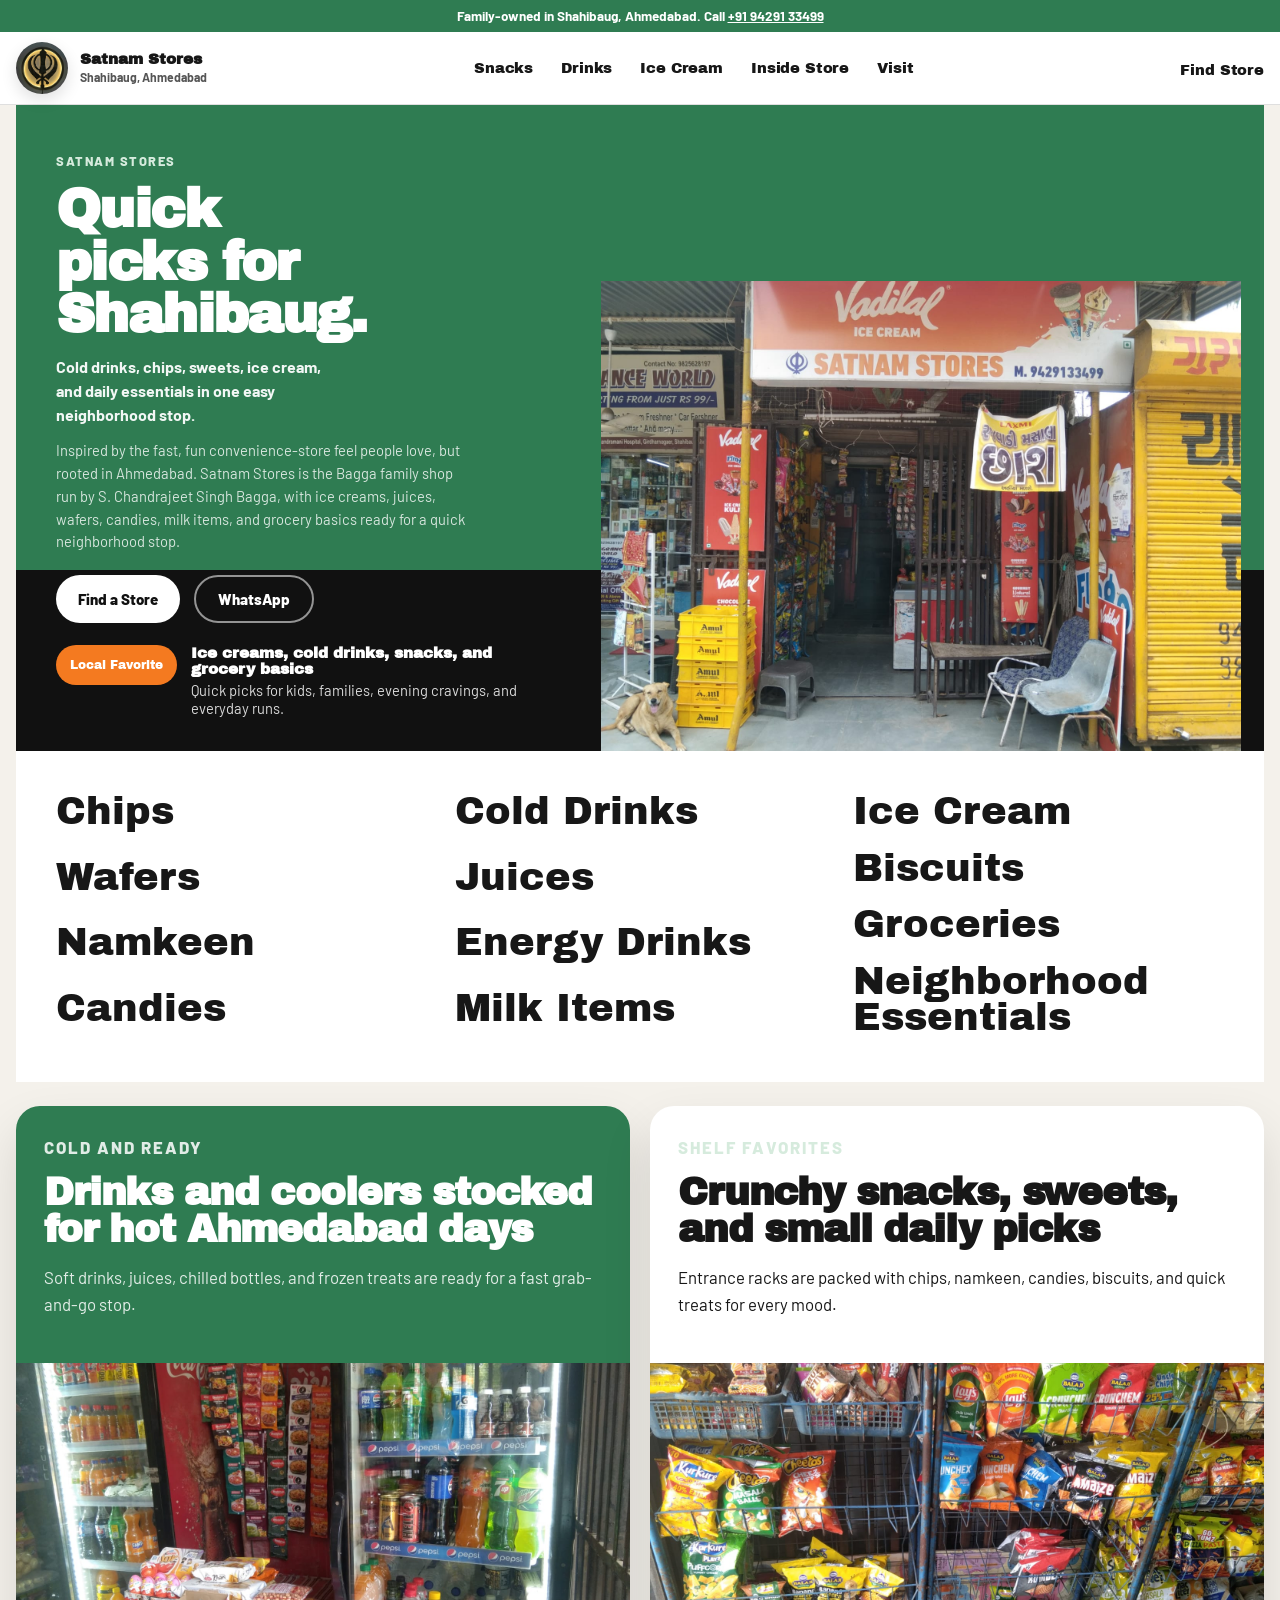
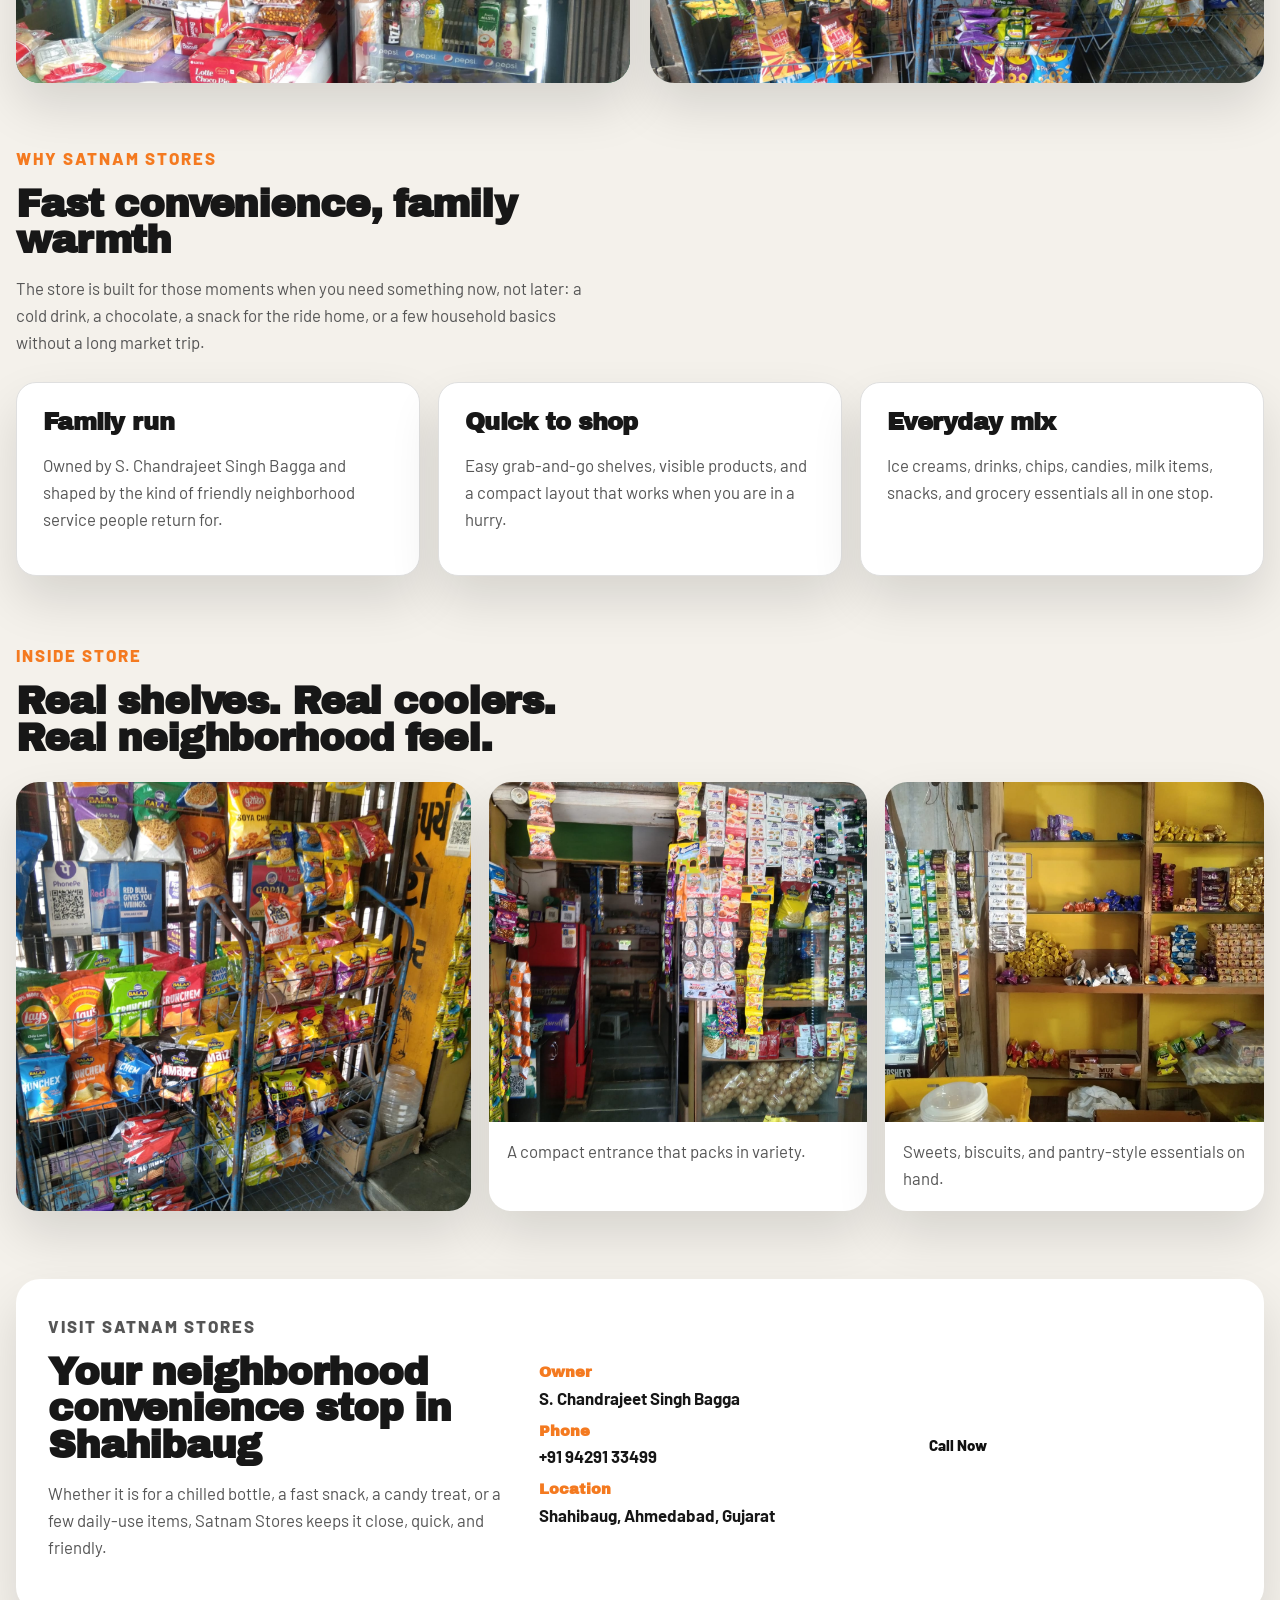
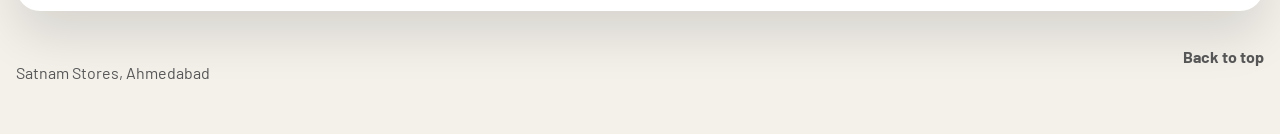
==== index.html @ c941ac79 "Initial Satnam Stores site" ====
<!DOCTYPE html>
<html lang="en">
<head>
  <meta charset="UTF-8">
  <meta name="viewport" content="width=device-width, initial-scale=1.0">
  <title>Satnam Stores | Shahibaug Convenience Store</title>
  <meta
    name="description"
    content="Satnam Stores is a family-owned convenience store in Shahibaug, Ahmedabad, with ice creams, drinks, chips, sweets, milk items, snacks, and groceries."
  >
  <link rel="preconnect" href="https://fonts.googleapis.com">
  <link rel="preconnect" href="https://fonts.gstatic.com" crossorigin>
  <link
    href="https://fonts.googleapis.com/css2?family=Archivo+Black&family=Barlow:wght@400;500;600;700;800&display=swap"
    rel="stylesheet"
  >
  <link rel="stylesheet" href="./styles.css">
</head>
<body>
  <div class="promo-strip">
    Family-owned in Shahibaug, Ahmedabad. Call <a href="tel:+919429133499">+91 94291 33499</a>
  </div>

  <header class="site-header" id="top">
    <div class="nav-shell">
      <a class="brand" href="#top" aria-label="Satnam Stores home">
        <span class="brand-mark">
          <img src="./assets/khanda-symbol.webp" alt="Khanda Sahib symbol">
        </span>
        <span class="brand-text">
          <strong>Satnam Stores</strong>
          <span>Shahibaug, Ahmedabad</span>
        </span>
      </a>

      <nav class="main-nav" aria-label="Primary">
        <a href="#favorites">Snacks</a>
        <a href="#coolers">Drinks</a>
        <a href="#favorites">Ice Cream</a>
        <a href="#gallery">Inside Store</a>
        <a href="#visit">Visit</a>
      </nav>

      <div class="nav-cta">
        <a href="https://www.google.com/maps/search/?api=1&amp;query=Satnam+Stores+Shahibaug+Ahmedabad+Gujarat" target="_blank" rel="noreferrer">Find Store</a>
      </div>
    </div>
  </header>

  <main>
    <section class="hero">
      <div class="hero-copy">
        <p class="eyebrow">Satnam Stores</p>
        <h1>Quick picks for Shahibaug.</h1>
        <p class="hero-subhead">Cold drinks, chips, sweets, ice cream, and daily essentials in one easy neighborhood stop.</p>
        <p class="hero-text">
          Inspired by the fast, fun convenience-store feel people love, but rooted in Ahmedabad.
          Satnam Stores is the Bagga family shop run by S. Chandrajeet Singh Bagga, with ice creams,
          juices, wafers, candies, milk items, and grocery basics ready for a quick neighborhood stop.
        </p>

        <div class="hero-actions">
          <a class="button button-primary" href="https://www.google.com/maps/search/?api=1&amp;query=Satnam+Stores+Shahibaug+Ahmedabad+Gujarat" target="_blank" rel="noreferrer">Find a Store</a>
          <a class="button button-secondary" href="https://wa.me/919429133499" target="_blank" rel="noreferrer">WhatsApp</a>
        </div>

        <div class="hero-offer">
          <span class="offer-badge">Local Favorite</span>
          <div>
            <strong>Ice creams, cold drinks, snacks, and grocery basics</strong>
            <p>Quick picks for kids, families, evening cravings, and everyday runs.</p>
          </div>
        </div>
      </div>

      <div class="hero-media">
        <div class="hero-card">
          <img src="./assets/store-front.jpeg" alt="Front of Satnam Stores in Shahibaug, Ahmedabad">
        </div>
      </div>
    </section>

    <section class="category-panel" id="favorites">
      <div class="category-column">
        <a href="#gallery">Chips</a>
        <a href="#gallery">Wafers</a>
        <a href="#gallery">Namkeen</a>
        <a href="#gallery">Candies</a>
      </div>
      <div class="category-column">
        <a href="#coolers">Cold Drinks</a>
        <a href="#coolers">Juices</a>
        <a href="#coolers">Energy Drinks</a>
        <a href="#coolers">Milk Items</a>
      </div>
      <div class="category-column">
        <a href="#gallery">Ice Cream</a>
        <a href="#gallery">Biscuits</a>
        <a href="#gallery">Groceries</a>
        <a href="#visit">Neighborhood Essentials</a>
      </div>
    </section>

    <section class="feature-band" id="coolers">
      <article class="feature-card feature-green">
        <div class="feature-copy">
          <p class="eyebrow">Cold and ready</p>
          <h2>Drinks and coolers stocked for hot Ahmedabad days</h2>
          <p>
            Soft drinks, juices, chilled bottles, and frozen treats are ready for a fast grab-and-go stop.
          </p>
        </div>
        <img src="./assets/cold-drinks.jpeg" alt="Cold drinks and coolers inside Satnam Stores">
      </article>

      <article class="feature-card feature-white">
        <div class="feature-copy">
          <p class="eyebrow">Shelf favorites</p>
          <h2>Crunchy snacks, sweets, and small daily picks</h2>
          <p>
            Entrance racks are packed with chips, namkeen, candies, biscuits, and quick treats for every mood.
          </p>
        </div>
        <img src="./assets/snacks-racks.jpeg" alt="Snack racks inside Satnam Stores">
      </article>
    </section>

    <section class="section section-story" id="about">
      <div class="section-heading">
        <p class="eyebrow">Why Satnam Stores</p>
        <h2>Fast convenience, family warmth</h2>
        <p>
          The store is built for those moments when you need something now, not later:
          a cold drink, a chocolate, a snack for the ride home, or a few household basics without a long market trip.
        </p>
      </div>

      <div class="story-grid">
        <article class="story-card">
          <h3>Family run</h3>
          <p>Owned by S. Chandrajeet Singh Bagga and shaped by the kind of friendly neighborhood service people return for.</p>
        </article>
        <article class="story-card">
          <h3>Quick to shop</h3>
          <p>Easy grab-and-go shelves, visible products, and a compact layout that works when you are in a hurry.</p>
        </article>
        <article class="story-card">
          <h3>Everyday mix</h3>
          <p>Ice creams, drinks, chips, candies, milk items, snacks, and grocery essentials all in one stop.</p>
        </article>
      </div>
    </section>

    <section class="section section-gallery" id="gallery">
      <div class="section-heading">
        <p class="eyebrow">Inside Store</p>
        <h2>Real shelves. Real coolers. Real neighborhood feel.</h2>
      </div>

      <div class="gallery-grid">
        <figure class="gallery-card gallery-large">
          <img src="./assets/snacks-corner.jpeg" alt="Snack corner with chips and namkeen">
          <figcaption>Snack racks loaded with colorful chip and namkeen favorites.</figcaption>
        </figure>
        <figure class="gallery-card">
          <img src="./assets/store-entry.jpeg" alt="Store entrance with shelves and products">
          <figcaption>A compact entrance that packs in variety.</figcaption>
        </figure>
        <figure class="gallery-card">
          <img src="./assets/sweets-shelf.jpeg" alt="Sweets and snack shelf in Satnam Stores">
          <figcaption>Sweets, biscuits, and pantry-style essentials on hand.</figcaption>
        </figure>
      </div>
    </section>

    <section class="visit-strip" id="visit">
      <div class="visit-copy">
        <p class="eyebrow">Visit Satnam Stores</p>
        <h2>Your neighborhood convenience stop in Shahibaug</h2>
        <p>
          Whether it is for a chilled bottle, a fast snack, a candy treat, or a few daily-use items,
          Satnam Stores keeps it close, quick, and friendly.
        </p>
      </div>

      <div class="visit-meta">
        <p><strong>Owner</strong><span>S. Chandrajeet Singh Bagga</span></p>
        <p><strong>Phone</strong><a href="tel:+919429133499">+91 94291 33499</a></p>
        <p><strong>Location</strong><span>Shahibaug, Ahmedabad, Gujarat</span></p>
      </div>

      <div class="visit-actions">
        <a class="button button-primary" href="tel:+919429133499">Call Now</a>
        <a class="button button-secondary" href="https://wa.me/919429133499" target="_blank" rel="noreferrer">Message on WhatsApp</a>
      </div>
    </section>
  </main>

  <footer class="site-footer">
    <p>Satnam Stores, Ahmedabad</p>
    <a href="#top">Back to top</a>
  </footer>
</body>
</html>
---- styles.css ----
:root {
  --green: #2f7c52;
  --green-deep: #21583b;
  --orange: #f47a20;
  --red: #e54c2e;
  --black: #111111;
  --ink: #171717;
  --gray-strong: #565656;
  --line: #dfdfdf;
  --paper: #ffffff;
  --paper-soft: #f4f1eb;
  --shadow: 0 24px 50px rgba(0, 0, 0, 0.12);
}

* {
  box-sizing: border-box;
}

html {
  scroll-behavior: smooth;
}

body {
  margin: 0;
  color: var(--ink);
  font-family: "Barlow", sans-serif;
  background: var(--paper-soft);
}

img {
  display: block;
  max-width: 100%;
}

a {
  color: inherit;
}

.promo-strip {
  padding: 8px 16px;
  background: var(--green);
  color: #fff;
  text-align: center;
  font-weight: 700;
  font-size: 0.84rem;
}

.promo-strip a {
  text-decoration: underline;
}

.site-header {
  position: sticky;
  top: 0;
  z-index: 20;
  background: rgba(255, 255, 255, 0.97);
  border-bottom: 1px solid var(--line);
  backdrop-filter: blur(14px);
}

.nav-shell,
.hero,
.category-panel,
.feature-band,
.section,
.visit-strip,
.site-footer {
  width: min(1280px, calc(100% - 32px));
  margin: 0 auto;
}

.nav-shell {
  display: flex;
  align-items: center;
  justify-content: space-between;
  gap: 22px;
  min-height: 72px;
}

.brand {
  display: inline-flex;
  align-items: center;
  gap: 12px;
  text-decoration: none;
}

.brand-mark {
  width: 52px;
  height: 52px;
  display: inline-flex;
  align-items: center;
  justify-content: center;
  border-radius: 50%;
  overflow: hidden;
  background: #fff;
  box-shadow: 0 6px 16px rgba(0, 0, 0, 0.12);
}

.brand-mark img {
  width: 100%;
  height: 100%;
  object-fit: cover;
}

.brand-text {
  display: grid;
  gap: 2px;
}

.brand-text strong {
  font-family: "Archivo Black", sans-serif;
  font-size: 0.95rem;
  line-height: 1;
}

.brand-text span {
  color: var(--gray-strong);
  font-size: 0.76rem;
  font-weight: 700;
}

.main-nav {
  display: flex;
  align-items: center;
  gap: 28px;
  flex: 1;
  justify-content: center;
}

.main-nav a,
.nav-cta a {
  text-decoration: none;
  font-family: "Archivo Black", sans-serif;
  font-size: clamp(0.88rem, 1.15vw, 1.08rem);
  letter-spacing: -0.01em;
}

.main-nav a:hover,
.nav-cta a:hover {
  color: var(--orange);
}

.nav-cta {
  white-space: nowrap;
}

.hero {
  display: grid;
  grid-template-columns: 0.9fr 1.1fr;
  align-items: stretch;
  min-height: 560px;
  background: linear-gradient(180deg, var(--green) 0 72%, var(--black) 72% 100%);
}

.hero-copy {
  padding: 48px 40px 34px;
  color: #fff;
  align-self: center;
}

.eyebrow {
  margin: 0 0 14px;
  color: #d6ebdd;
  text-transform: uppercase;
  font-weight: 800;
  letter-spacing: 0.12em;
  font-size: 0.8rem;
}

h1,
h2,
h3 {
  margin: 0;
  font-family: "Archivo Black", sans-serif;
  letter-spacing: -0.03em;
}

h1 {
  font-size: clamp(2.35rem, 4.2vw, 3.9rem);
  line-height: 0.98;
  max-width: 8.5ch;
}

h2 {
  font-size: clamp(2rem, 3vw, 3.3rem);
  line-height: 0.95;
}

h3 {
  font-size: 1.5rem;
}

.hero-text,
.hero-subhead,
.feature-copy p,
.section-heading p,
.story-card p,
.gallery-card figcaption,
.visit-copy p,
.visit-meta p {
  line-height: 1.6;
  font-size: 1.05rem;
}

.hero-subhead {
  max-width: 30ch;
  margin: 14px 0 0;
  color: rgba(255, 255, 255, 0.94);
  font-size: clamp(1rem, 1.15vw, 1.16rem);
  font-weight: 700;
  line-height: 1.5;
}

.hero-text {
  max-width: 52ch;
  margin: 12px 0 22px;
  color: rgba(255, 255, 255, 0.8);
  font-size: 0.92rem;
  line-height: 1.55;
}

.hero-actions,
.visit-actions {
  display: flex;
  flex-wrap: wrap;
  gap: 14px;
}

.button {
  display: inline-flex;
  align-items: center;
  justify-content: center;
  min-height: 48px;
  padding: 0 22px;
  border-radius: 999px;
  text-decoration: none;
  font-weight: 800;
  font-size: 0.94rem;
  transition: transform 180ms ease, background 180ms ease, color 180ms ease;
}

.button:hover {
  transform: translateY(-1px);
}

.button-primary {
  background: #fff;
  color: var(--black);
}

.button-secondary {
  background: transparent;
  color: #fff;
  border: 2px solid rgba(255, 255, 255, 0.55);
}

.hero-offer {
  display: grid;
  grid-template-columns: auto 1fr;
  gap: 14px;
  align-items: start;
  margin-top: 22px;
  max-width: 480px;
}

.offer-badge {
  display: inline-flex;
  align-items: center;
  justify-content: center;
  min-width: 112px;
  min-height: 40px;
  padding: 0 14px;
  border-radius: 999px;
  background: var(--orange);
  color: #fff;
  font-family: "Archivo Black", sans-serif;
  font-size: 0.76rem;
}

.hero-offer strong {
  display: block;
  font-family: "Archivo Black", sans-serif;
  font-size: 0.95rem;
}

.hero-offer p {
  margin: 4px 0 0;
  color: rgba(255, 255, 255, 0.84);
  font-size: 0.92rem;
}

.hero-media {
  position: relative;
  display: flex;
  align-items: end;
  justify-content: center;
  overflow: hidden;
}

.hero-card {
  width: min(640px, 100%);
  align-self: end;
}

.hero-card img {
  width: 100%;
  max-height: 470px;
  object-fit: cover;
  object-position: center;
}

.category-panel {
  display: grid;
  grid-template-columns: repeat(3, 1fr);
  gap: 28px;
  padding: 42px 40px 46px;
  background: #fff;
}

.category-column {
  display: grid;
  gap: 20px;
}

.category-column a {
  text-decoration: none;
  font-family: "Archivo Black", sans-serif;
  font-size: clamp(1.8rem, 3vw, 3rem);
  line-height: 0.95;
}

.category-column a:hover {
  color: var(--orange);
}

.feature-band {
  display: grid;
  grid-template-columns: 1fr 1fr;
  gap: 20px;
  padding: 24px 0 10px;
}

.feature-card {
  display: grid;
  grid-template-columns: 1fr;
  overflow: hidden;
  border-radius: 24px;
  box-shadow: var(--shadow);
}

.feature-card img {
  width: 100%;
  height: 320px;
  object-fit: cover;
}

.feature-copy {
  padding: 28px;
}

.feature-green {
  background: var(--green);
  color: #fff;
}

.feature-green .eyebrow,
.feature-green .feature-copy p {
  color: rgba(255, 255, 255, 0.86);
}

.feature-white {
  background: #fff;
}

.section {
  padding: 52px 0 24px;
}

.section-heading {
  max-width: 64ch;
  margin-bottom: 26px;
}

.section-heading .eyebrow {
  color: var(--orange);
}

.section-heading p,
.story-card p,
.gallery-card figcaption,
.visit-copy p,
.visit-meta p {
  color: var(--gray-strong);
}

.story-grid {
  display: grid;
  grid-template-columns: repeat(3, 1fr);
  gap: 18px;
}

.story-card {
  padding: 26px;
  border-radius: 20px;
  background: #fff;
  border: 1px solid var(--line);
  box-shadow: var(--shadow);
}

.section-gallery {
  padding-top: 42px;
}

.gallery-grid {
  display: grid;
  grid-template-columns: 1.2fr 1fr 1fr;
  gap: 18px;
}

.gallery-card {
  margin: 0;
  border-radius: 22px;
  overflow: hidden;
  background: #fff;
  box-shadow: var(--shadow);
}

.gallery-card img {
  width: 100%;
  height: 340px;
  object-fit: cover;
}

.gallery-large img {
  height: 100%;
  min-height: 100%;
}

.gallery-card figcaption {
  padding: 16px 18px 18px;
}

.visit-strip {
  display: grid;
  grid-template-columns: 1.15fr 0.85fr 0.8fr;
  gap: 24px;
  align-items: center;
  margin-top: 44px;
  margin-bottom: 36px;
  padding: 34px 32px;
  background: #fff;
  border-radius: 24px;
  box-shadow: var(--shadow);
}

.visit-meta {
  display: grid;
  gap: 8px;
}

.visit-meta p {
  margin: 0;
}

.visit-meta strong {
  display: block;
  color: var(--orange);
  font-family: "Archivo Black", sans-serif;
  font-size: 0.92rem;
}

.visit-meta span,
.visit-meta a {
  text-decoration: none;
  color: var(--ink);
  font-weight: 700;
}

.site-footer {
  display: flex;
  justify-content: space-between;
  gap: 16px;
  padding: 0 0 36px;
  color: var(--gray-strong);
}

.site-footer a {
  text-decoration: none;
  font-weight: 700;
}

@media (max-width: 1080px) {
  .main-nav {
    gap: 16px;
  }

  .hero,
  .visit-strip {
    grid-template-columns: 1fr;
  }

  .hero {
    min-height: auto;
  }

  .hero-card img {
    max-height: 520px;
  }

  .feature-band,
  .story-grid,
  .gallery-grid,
  .category-panel {
    grid-template-columns: 1fr 1fr;
  }

  .gallery-large {
    grid-column: span 2;
  }
}

@media (max-width: 780px) {
  .nav-shell {
    min-height: auto;
    padding: 14px 0;
    align-items: flex-start;
    flex-direction: column;
  }

  .main-nav {
    width: 100%;
    flex-wrap: wrap;
    justify-content: flex-start;
    gap: 16px 20px;
  }

  .main-nav a,
  .nav-cta a {
    font-size: 0.94rem;
  }

  .nav-cta {
    width: 100%;
  }

  .hero,
  .category-panel,
  .feature-band,
  .section,
  .visit-strip,
  .site-footer,
  .nav-shell {
    width: min(100% - 20px, 1280px);
  }

  .hero-copy {
    padding: 38px 20px 24px;
  }

  .category-panel,
  .feature-band,
  .story-grid,
  .gallery-grid {
    grid-template-columns: 1fr;
  }

  .category-panel {
    padding: 28px 20px 32px;
  }

  .category-column a {
    font-size: 2rem;
  }

  .gallery-large {
    grid-column: auto;
  }

  .gallery-card img,
  .gallery-large img,
  .feature-card img {
    height: 280px;
  }

  .hero-actions,
  .visit-actions {
    flex-direction: column;
  }

  .hero-subhead {
    max-width: 100%;
  }

  .button {
    width: 100%;
  }

  .hero-offer {
    grid-template-columns: 1fr;
  }

  .visit-strip {
    padding: 24px 20px;
  }

  .site-footer {
    flex-direction: column;
  }
}
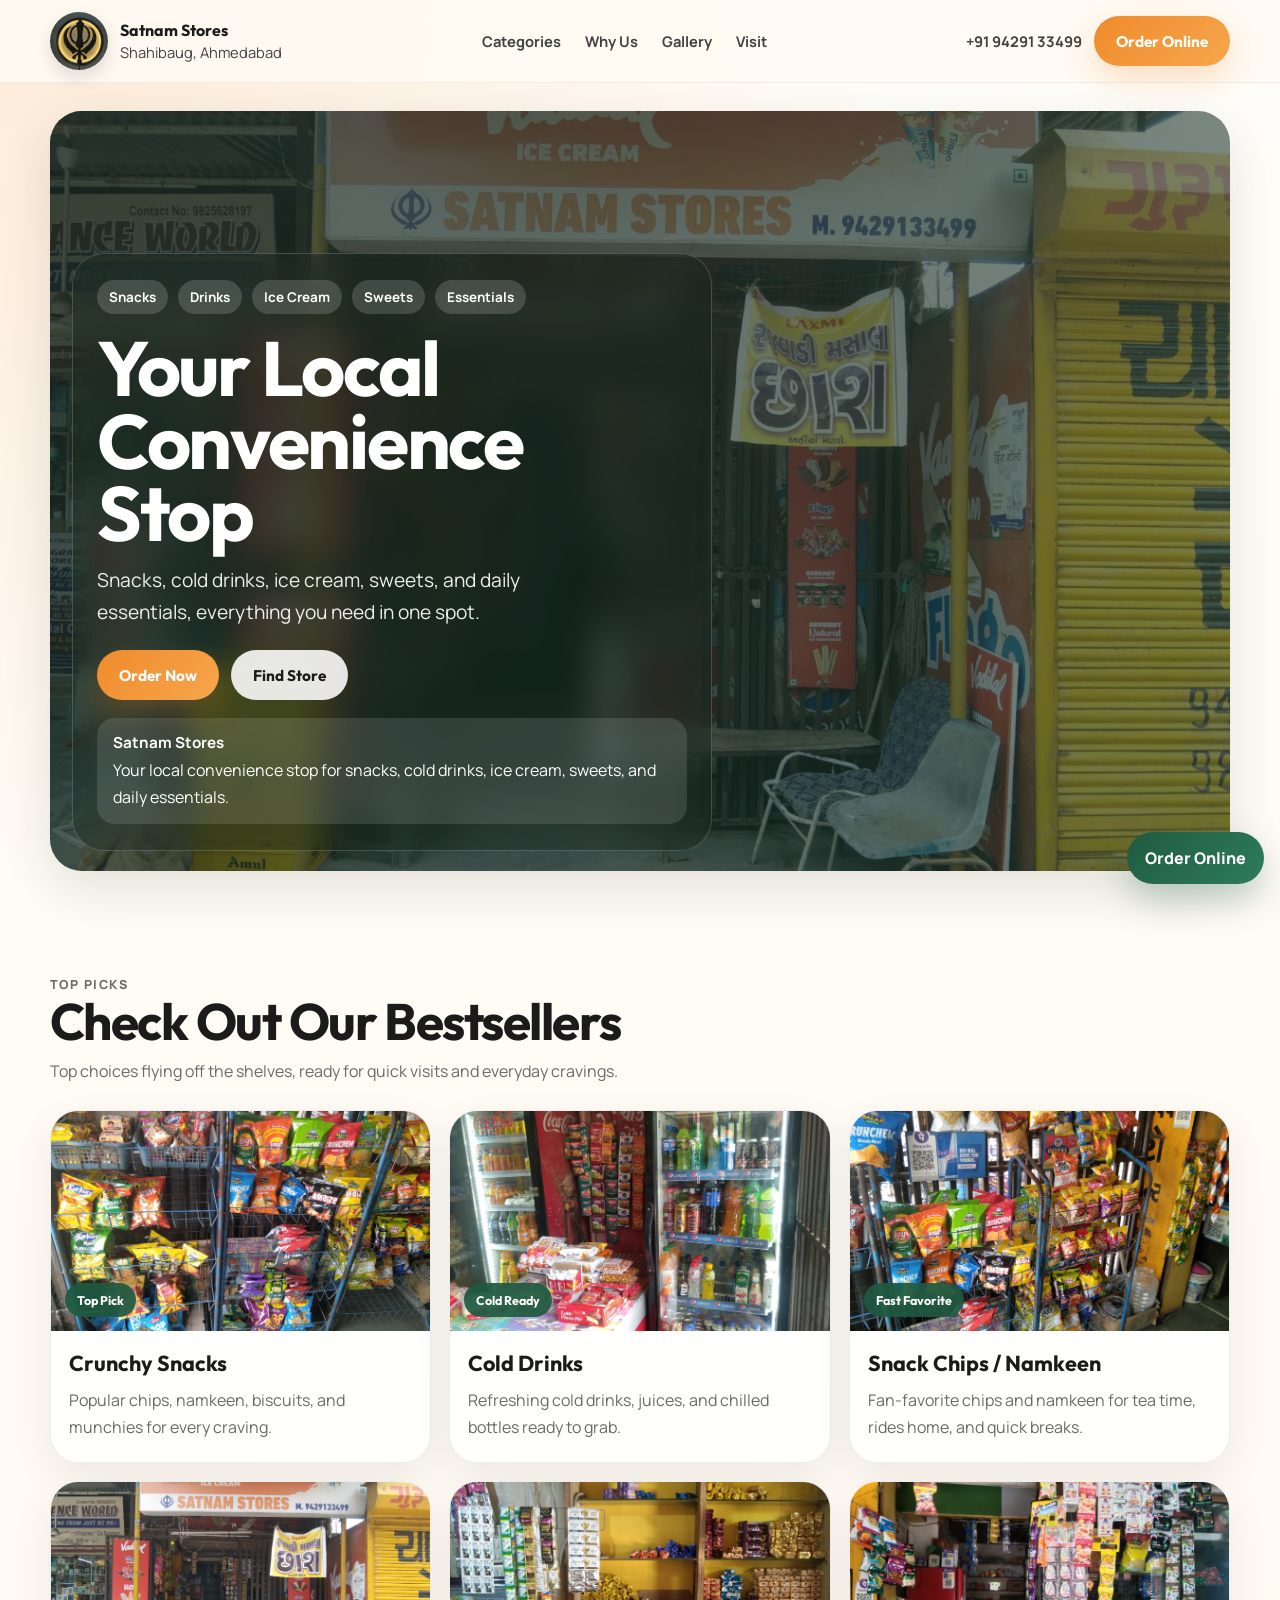
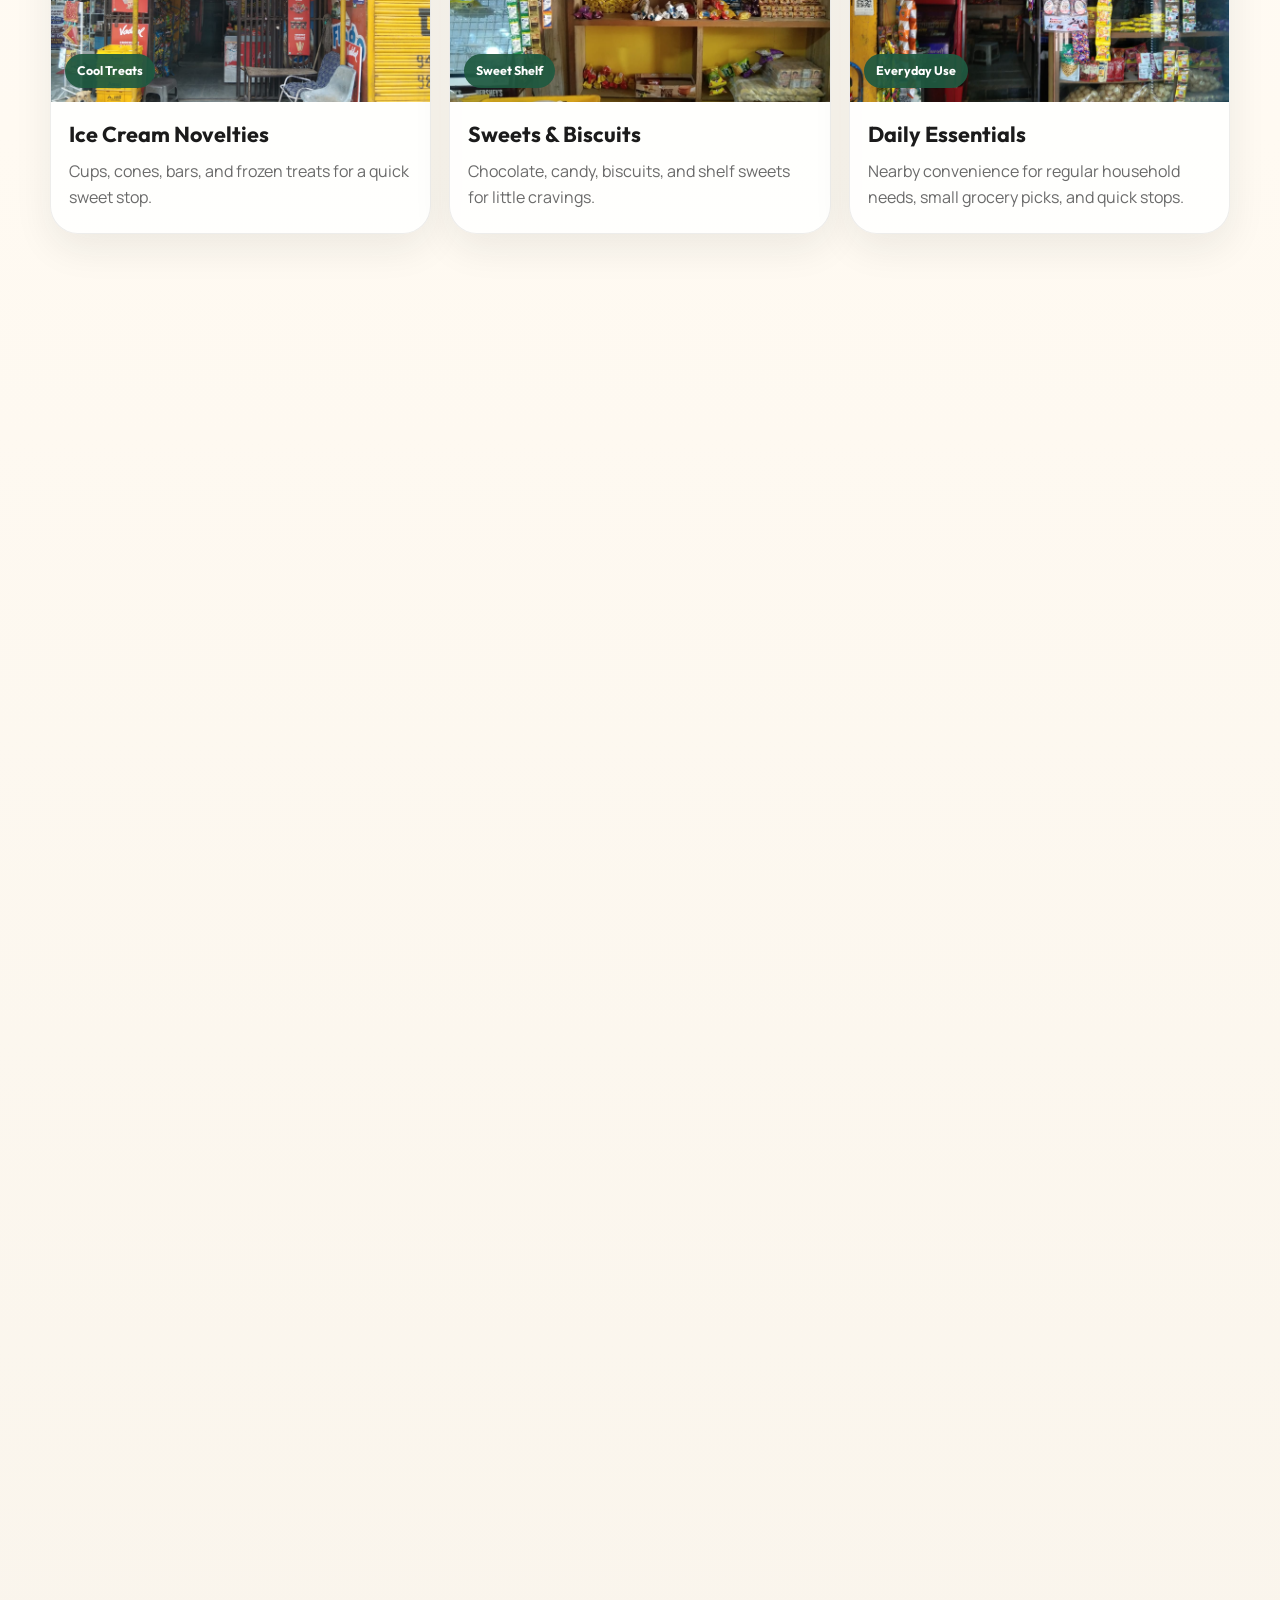
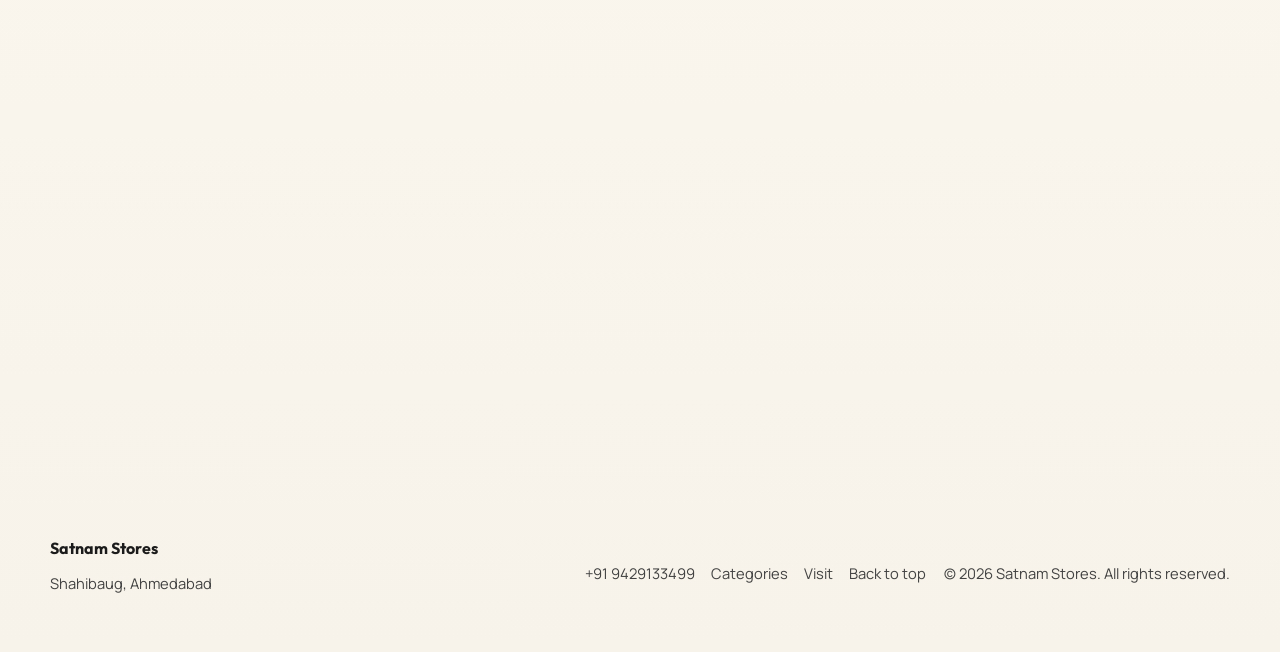
==== commit 0dfdd08c: "Launch redesigned Satnam Stores landing page" ====
--- a/index.html
+++ b/index.html
@@ -3,202 +3,267 @@
 <head>
   <meta charset="UTF-8">
   <meta name="viewport" content="width=device-width, initial-scale=1.0">
-  <title>Satnam Stores | Shahibaug Convenience Store</title>
+  <title>Satnam Stores | Your Local Convenience Stop</title>
   <meta
     name="description"
-    content="Satnam Stores is a family-owned convenience store in Shahibaug, Ahmedabad, with ice creams, drinks, chips, sweets, milk items, snacks, and groceries."
+    content="Satnam Stores in Shahibaug, Ahmedabad is your local convenience stop for snacks, cold drinks, ice cream, sweets, and daily essentials."
   >
   <link rel="preconnect" href="https://fonts.googleapis.com">
   <link rel="preconnect" href="https://fonts.gstatic.com" crossorigin>
   <link
-    href="https://fonts.googleapis.com/css2?family=Archivo+Black&family=Barlow:wght@400;500;600;700;800&display=swap"
+    href="https://fonts.googleapis.com/css2?family=Manrope:wght@400;500;600;700;800&family=Outfit:wght@600;700;800&display=swap"
     rel="stylesheet"
   >
   <link rel="stylesheet" href="./styles.css">
 </head>
 <body>
-  <div class="promo-strip">
-    Family-owned in Shahibaug, Ahmedabad. Call <a href="tel:+919429133499">+91 94291 33499</a>
-  </div>
-
-  <header class="site-header" id="top">
-    <div class="nav-shell">
-      <a class="brand" href="#top" aria-label="Satnam Stores home">
+  <a class="skip-link" href="#main">Skip to content</a>
+
+  <header class="site-header">
+    <div class="header-shell">
+      <a class="brand" href="#top" id="top" aria-label="Satnam Stores home">
         <span class="brand-mark">
-          <img src="./assets/khanda-symbol.webp" alt="Khanda Sahib symbol">
+          <img src="./images/khanda-symbol.webp" alt="Khanda Sahib symbol">
         </span>
-        <span class="brand-text">
+        <span class="brand-copy">
           <strong>Satnam Stores</strong>
           <span>Shahibaug, Ahmedabad</span>
         </span>
       </a>
 
-      <nav class="main-nav" aria-label="Primary">
-        <a href="#favorites">Snacks</a>
-        <a href="#coolers">Drinks</a>
-        <a href="#favorites">Ice Cream</a>
-        <a href="#gallery">Inside Store</a>
-        <a href="#visit">Visit</a>
+      <button class="menu-toggle" type="button" aria-expanded="false" aria-controls="site-nav">
+        <span></span>
+        <span></span>
+        <span></span>
+        <span class="sr-only">Toggle menu</span>
+      </button>
+
+      <nav class="site-nav" id="site-nav" aria-label="Primary">
+        <a href="#categories">Categories</a>
+        <a href="#why-us">Why Us</a>
+        <a href="#gallery">Gallery</a>
+        <a href="#contact">Visit</a>
       </nav>
 
-      <div class="nav-cta">
-        <a href="https://www.google.com/maps/search/?api=1&amp;query=Satnam+Stores+Shahibaug+Ahmedabad+Gujarat" target="_blank" rel="noreferrer">Find Store</a>
+      <div class="header-actions">
+        <a class="header-phone" href="tel:+919429133499">+91 94291 33499</a>
+        <a class="button button-primary" href="https://wa.me/919429133499" target="_blank" rel="noreferrer">Order Online</a>
       </div>
     </div>
   </header>
 
-  <main>
+  <main id="main">
     <section class="hero">
-      <div class="hero-copy">
-        <p class="eyebrow">Satnam Stores</p>
-        <h1>Quick picks for Shahibaug.</h1>
-        <p class="hero-subhead">Cold drinks, chips, sweets, ice cream, and daily essentials in one easy neighborhood stop.</p>
-        <p class="hero-text">
-          Inspired by the fast, fun convenience-store feel people love, but rooted in Ahmedabad.
-          Satnam Stores is the Bagga family shop run by S. Chandrajeet Singh Bagga, with ice creams,
-          juices, wafers, candies, milk items, and grocery basics ready for a quick neighborhood stop.
+      <div class="hero-media">
+        <img src="./images/store-front.jpg" alt="Front of Satnam Stores in Shahibaug, Ahmedabad">
+        <div class="hero-overlay"></div>
+      </div>
+
+      <div class="hero-content reveal">
+        <ul class="hero-chips" aria-label="Popular categories">
+          <li>Snacks</li>
+          <li>Drinks</li>
+          <li>Ice Cream</li>
+          <li>Sweets</li>
+          <li>Essentials</li>
+        </ul>
+
+        <h1>Your Local Convenience Stop</h1>
+        <p class="hero-lead">
+          Snacks, cold drinks, ice cream, sweets, and daily essentials, everything you need in one spot.
         </p>
 
         <div class="hero-actions">
-          <a class="button button-primary" href="https://www.google.com/maps/search/?api=1&amp;query=Satnam+Stores+Shahibaug+Ahmedabad+Gujarat" target="_blank" rel="noreferrer">Find a Store</a>
-          <a class="button button-secondary" href="https://wa.me/919429133499" target="_blank" rel="noreferrer">WhatsApp</a>
-        </div>
-
-        <div class="hero-offer">
-          <span class="offer-badge">Local Favorite</span>
-          <div>
-            <strong>Ice creams, cold drinks, snacks, and grocery basics</strong>
-            <p>Quick picks for kids, families, evening cravings, and everyday runs.</p>
-          </div>
-        </div>
-      </div>
-
-      <div class="hero-media">
-        <div class="hero-card">
-          <img src="./assets/store-front.jpeg" alt="Front of Satnam Stores in Shahibaug, Ahmedabad">
-        </div>
-      </div>
-    </section>
-
-    <section class="category-panel" id="favorites">
-      <div class="category-column">
-        <a href="#gallery">Chips</a>
-        <a href="#gallery">Wafers</a>
-        <a href="#gallery">Namkeen</a>
-        <a href="#gallery">Candies</a>
-      </div>
-      <div class="category-column">
-        <a href="#coolers">Cold Drinks</a>
-        <a href="#coolers">Juices</a>
-        <a href="#coolers">Energy Drinks</a>
-        <a href="#coolers">Milk Items</a>
-      </div>
-      <div class="category-column">
-        <a href="#gallery">Ice Cream</a>
-        <a href="#gallery">Biscuits</a>
-        <a href="#gallery">Groceries</a>
-        <a href="#visit">Neighborhood Essentials</a>
-      </div>
-    </section>
-
-    <section class="feature-band" id="coolers">
-      <article class="feature-card feature-green">
-        <div class="feature-copy">
-          <p class="eyebrow">Cold and ready</p>
-          <h2>Drinks and coolers stocked for hot Ahmedabad days</h2>
+          <a class="button button-warm" href="https://wa.me/919429133499" target="_blank" rel="noreferrer">Order Now</a>
+          <a class="button button-light" href="https://www.google.com/maps/search/?api=1&amp;query=Satnam+Stores+Shahibaug+Ahmedabad+Gujarat" target="_blank" rel="noreferrer">Find Store</a>
+        </div>
+
+        <div class="hero-note">
+          <strong>Satnam Stores</strong>
+          <span>Your local convenience stop for snacks, cold drinks, ice cream, sweets, and daily essentials.</span>
+        </div>
+      </div>
+    </section>
+
+    <section class="section section-categories" id="categories">
+      <div class="section-heading reveal">
+        <p class="eyebrow">Top Picks</p>
+        <h2>Check Out Our Bestsellers</h2>
+        <p>Top choices flying off the shelves, ready for quick visits and everyday cravings.</p>
+      </div>
+
+      <div class="category-grid">
+        <article class="category-card reveal">
+          <div class="card-image">
+            <img src="./images/snacks.jpg" alt="Snack shelves at Satnam Stores">
+            <span class="card-badge">Top Pick</span>
+          </div>
+          <div class="card-body">
+            <h3>Crunchy Snacks</h3>
+            <p>Popular chips, namkeen, biscuits, and munchies for every craving.</p>
+          </div>
+        </article>
+
+        <article class="category-card reveal">
+          <div class="card-image">
+            <img src="./images/drinks.jpg" alt="Cold drinks fridge at Satnam Stores">
+            <span class="card-badge">Cold Ready</span>
+          </div>
+          <div class="card-body">
+            <h3>Cold Drinks</h3>
+            <p>Refreshing cold drinks, juices, and chilled bottles ready to grab.</p>
+          </div>
+        </article>
+
+        <article class="category-card reveal">
+          <div class="card-image">
+            <img src="./images/namkeen.jpg" alt="Namkeen and snack packets at Satnam Stores">
+            <span class="card-badge">Fast Favorite</span>
+          </div>
+          <div class="card-body">
+            <h3>Snack Chips / Namkeen</h3>
+            <p>Fan-favorite chips and namkeen for tea time, rides home, and quick breaks.</p>
+          </div>
+        </article>
+
+        <article class="category-card reveal">
+          <div class="card-image">
+            <img src="./images/ice-cream.jpg" alt="Store front of Satnam Stores with ice cream signage">
+            <span class="card-badge">Cool Treats</span>
+          </div>
+          <div class="card-body">
+            <h3>Ice Cream Novelties</h3>
+            <p>Cups, cones, bars, and frozen treats for a quick sweet stop.</p>
+          </div>
+        </article>
+
+        <article class="category-card reveal">
+          <div class="card-image">
+            <img src="./images/sweets.jpg" alt="Sweets and biscuit shelf at Satnam Stores">
+            <span class="card-badge">Sweet Shelf</span>
+          </div>
+          <div class="card-body">
+            <h3>Sweets &amp; Biscuits</h3>
+            <p>Chocolate, candy, biscuits, and shelf sweets for little cravings.</p>
+          </div>
+        </article>
+
+        <article class="category-card reveal">
+          <div class="card-image">
+            <img src="./images/interior.jpg" alt="Inside view of Satnam Stores">
+            <span class="card-badge">Everyday Use</span>
+          </div>
+          <div class="card-body">
+            <h3>Daily Essentials</h3>
+            <p>Nearby convenience for regular household needs, small grocery picks, and quick stops.</p>
+          </div>
+        </article>
+      </div>
+    </section>
+
+    <section class="section section-why" id="why-us">
+      <div class="section-heading reveal">
+        <p class="eyebrow">Why Satnam Stores</p>
+        <h2>Small store, big everyday usefulness</h2>
+      </div>
+
+      <div class="benefit-grid">
+        <article class="benefit-card reveal">
+          <span class="benefit-icon">01</span>
+          <h3>Quick grab-and-go shopping</h3>
+          <p>Easy to stop, pick what you need, and get back on your way fast.</p>
+        </article>
+
+        <article class="benefit-card reveal">
+          <span class="benefit-icon">02</span>
+          <h3>Family-friendly variety</h3>
+          <p>Snacks, sweets, drinks, and treats that work for kids and adults alike.</p>
+        </article>
+
+        <article class="benefit-card reveal">
+          <span class="benefit-icon">03</span>
+          <h3>Everyday essentials nearby</h3>
+          <p>Convenient local access to quick household items without a long market run.</p>
+        </article>
+
+        <article class="benefit-card reveal">
+          <span class="benefit-icon">04</span>
+          <h3>Cold drinks and treats always ready</h3>
+          <p>Chilled bottles and cool picks are ready for hot Ahmedabad days.</p>
+        </article>
+      </div>
+    </section>
+
+    <section class="section section-gallery" id="gallery">
+      <div class="section-heading reveal">
+        <p class="eyebrow">In-Store Gallery</p>
+        <h2>A closer look inside Satnam Stores</h2>
+      </div>
+
+      <div class="gallery-grid">
+        <figure class="gallery-card reveal gallery-card-large">
+          <img src="./images/snacks.jpg" alt="Snack shelves at Satnam Stores">
+          <figcaption>Shelves packed with chips, wafers, and snack favorites.</figcaption>
+        </figure>
+
+        <figure class="gallery-card reveal">
+          <img src="./images/drinks.jpg" alt="Cold drinks section at Satnam Stores">
+          <figcaption>Cold drinks and chilled bottles ready to go.</figcaption>
+        </figure>
+
+        <figure class="gallery-card reveal">
+          <img src="./images/interior.jpg" alt="Entrance and interior view of Satnam Stores">
+          <figcaption>Quick access layout for fast local shopping.</figcaption>
+        </figure>
+
+        <figure class="gallery-card reveal">
+          <img src="./images/sweets.jpg" alt="Sweets and biscuits at Satnam Stores">
+          <figcaption>Sweets, biscuits, and shelf treats in one corner.</figcaption>
+        </figure>
+      </div>
+    </section>
+
+    <section class="section section-contact" id="contact">
+      <div class="contact-banner reveal">
+        <div class="contact-copy">
+          <p class="eyebrow">Visit Satnam Stores Today</p>
+          <h2>Find us for quick, easy, satisfying shopping in Shahibaug</h2>
           <p>
-            Soft drinks, juices, chilled bottles, and frozen treats are ready for a fast grab-and-go stop.
+            Visit for snacks, drinks, sweets, ice cream, and daily essentials with a friendly local-business feel.
           </p>
         </div>
-        <img src="./assets/cold-drinks.jpeg" alt="Cold drinks and coolers inside Satnam Stores">
-      </article>
-
-      <article class="feature-card feature-white">
-        <div class="feature-copy">
-          <p class="eyebrow">Shelf favorites</p>
-          <h2>Crunchy snacks, sweets, and small daily picks</h2>
-          <p>
-            Entrance racks are packed with chips, namkeen, candies, biscuits, and quick treats for every mood.
-          </p>
-        </div>
-        <img src="./assets/snacks-racks.jpeg" alt="Snack racks inside Satnam Stores">
-      </article>
-    </section>
-
-    <section class="section section-story" id="about">
-      <div class="section-heading">
-        <p class="eyebrow">Why Satnam Stores</p>
-        <h2>Fast convenience, family warmth</h2>
-        <p>
-          The store is built for those moments when you need something now, not later:
-          a cold drink, a chocolate, a snack for the ride home, or a few household basics without a long market trip.
-        </p>
-      </div>
-
-      <div class="story-grid">
-        <article class="story-card">
-          <h3>Family run</h3>
-          <p>Owned by S. Chandrajeet Singh Bagga and shaped by the kind of friendly neighborhood service people return for.</p>
-        </article>
-        <article class="story-card">
-          <h3>Quick to shop</h3>
-          <p>Easy grab-and-go shelves, visible products, and a compact layout that works when you are in a hurry.</p>
-        </article>
-        <article class="story-card">
-          <h3>Everyday mix</h3>
-          <p>Ice creams, drinks, chips, candies, milk items, snacks, and grocery essentials all in one stop.</p>
-        </article>
-      </div>
-    </section>
-
-    <section class="section section-gallery" id="gallery">
-      <div class="section-heading">
-        <p class="eyebrow">Inside Store</p>
-        <h2>Real shelves. Real coolers. Real neighborhood feel.</h2>
-      </div>
-
-      <div class="gallery-grid">
-        <figure class="gallery-card gallery-large">
-          <img src="./assets/snacks-corner.jpeg" alt="Snack corner with chips and namkeen">
-          <figcaption>Snack racks loaded with colorful chip and namkeen favorites.</figcaption>
-        </figure>
-        <figure class="gallery-card">
-          <img src="./assets/store-entry.jpeg" alt="Store entrance with shelves and products">
-          <figcaption>A compact entrance that packs in variety.</figcaption>
-        </figure>
-        <figure class="gallery-card">
-          <img src="./assets/sweets-shelf.jpeg" alt="Sweets and snack shelf in Satnam Stores">
-          <figcaption>Sweets, biscuits, and pantry-style essentials on hand.</figcaption>
-        </figure>
-      </div>
-    </section>
-
-    <section class="visit-strip" id="visit">
-      <div class="visit-copy">
-        <p class="eyebrow">Visit Satnam Stores</p>
-        <h2>Your neighborhood convenience stop in Shahibaug</h2>
-        <p>
-          Whether it is for a chilled bottle, a fast snack, a candy treat, or a few daily-use items,
-          Satnam Stores keeps it close, quick, and friendly.
-        </p>
-      </div>
-
-      <div class="visit-meta">
-        <p><strong>Owner</strong><span>S. Chandrajeet Singh Bagga</span></p>
-        <p><strong>Phone</strong><a href="tel:+919429133499">+91 94291 33499</a></p>
-        <p><strong>Location</strong><span>Shahibaug, Ahmedabad, Gujarat</span></p>
-      </div>
-
-      <div class="visit-actions">
-        <a class="button button-primary" href="tel:+919429133499">Call Now</a>
-        <a class="button button-secondary" href="https://wa.me/919429133499" target="_blank" rel="noreferrer">Message on WhatsApp</a>
+
+        <div class="contact-meta">
+          <p><strong>Store</strong><span>Satnam Stores</span></p>
+          <p><strong>Area</strong><span>Shahibaug, Ahmedabad</span></p>
+          <p><strong>Phone</strong><a href="tel:+919429133499">+91 9429133499</a></p>
+        </div>
+
+        <div class="contact-actions">
+          <a class="button button-warm" href="tel:+919429133499">Call Now</a>
+          <a class="button button-dark" href="https://www.google.com/maps/search/?api=1&amp;query=Satnam+Stores+Shahibaug+Ahmedabad+Gujarat" target="_blank" rel="noreferrer">Get Directions</a>
+          <a class="button button-light-outline" href="https://wa.me/919429133499" target="_blank" rel="noreferrer">Order Online</a>
+        </div>
       </div>
     </section>
   </main>
 
+  <a class="floating-action" href="https://wa.me/919429133499" target="_blank" rel="noreferrer">Order Online</a>
+
   <footer class="site-footer">
-    <p>Satnam Stores, Ahmedabad</p>
-    <a href="#top">Back to top</a>
+    <div>
+      <strong>Satnam Stores</strong>
+      <p>Shahibaug, Ahmedabad</p>
+    </div>
+    <div>
+      <a href="tel:+919429133499">+91 9429133499</a>
+      <a href="#categories">Categories</a>
+      <a href="#contact">Visit</a>
+      <a href="#top">Back to top</a>
+    </div>
+    <p>© <span id="year"></span> Satnam Stores. All rights reserved.</p>
   </footer>
+
+  <script src="./script.js"></script>
 </body>
 </html>
--- a/styles.css
+++ b/styles.css
@@ -1,15 +1,22 @@
 :root {
-  --green: #2f7c52;
-  --green-deep: #21583b;
-  --orange: #f47a20;
-  --red: #e54c2e;
-  --black: #111111;
-  --ink: #171717;
-  --gray-strong: #565656;
-  --line: #dfdfdf;
-  --paper: #ffffff;
-  --paper-soft: #f4f1eb;
-  --shadow: 0 24px 50px rgba(0, 0, 0, 0.12);
+  --green-900: #1f5a40;
+  --green-700: #2e7d59;
+  --green-500: #3d9368;
+  --saffron-500: #ef8b2c;
+  --saffron-400: #f7a64c;
+  --cream-100: #fffaf2;
+  --cream-200: #f7efdf;
+  --white: #ffffff;
+  --charcoal-900: #1b1b1b;
+  --charcoal-700: #424242;
+  --charcoal-500: #6a6a6a;
+  --line: rgba(27, 27, 27, 0.08);
+  --shadow-soft: 0 18px 50px rgba(24, 44, 33, 0.12);
+  --shadow-card: 0 14px 38px rgba(24, 44, 33, 0.08);
+  --radius-xl: 32px;
+  --radius-lg: 24px;
+  --radius-md: 18px;
+  --container: min(1180px, calc(100% - 24px));
 }
 
 * {
@@ -22,9 +29,11 @@
 
 body {
   margin: 0;
-  color: var(--ink);
-  font-family: "Barlow", sans-serif;
-  background: var(--paper-soft);
+  color: var(--charcoal-900);
+  font-family: "Manrope", sans-serif;
+  background:
+    radial-gradient(circle at top left, rgba(239, 139, 44, 0.16), transparent 22%),
+    linear-gradient(180deg, #fffdf9 0%, var(--cream-100) 45%, #f8f3ea 100%);
 }
 
 img {
@@ -34,66 +43,84 @@
 
 a {
   color: inherit;
-}
-
-.promo-strip {
-  padding: 8px 16px;
-  background: var(--green);
-  color: #fff;
-  text-align: center;
-  font-weight: 700;
-  font-size: 0.84rem;
-}
-
-.promo-strip a {
-  text-decoration: underline;
+  text-decoration: none;
+}
+
+button,
+input,
+textarea,
+select {
+  font: inherit;
+}
+
+.skip-link,
+.sr-only {
+  position: absolute;
+  width: 1px;
+  height: 1px;
+  padding: 0;
+  margin: -1px;
+  overflow: hidden;
+  clip: rect(0, 0, 0, 0);
+  white-space: nowrap;
+  border: 0;
+}
+
+.skip-link:focus {
+  position: fixed;
+  inset: 16px auto auto 16px;
+  width: auto;
+  height: auto;
+  margin: 0;
+  padding: 10px 14px;
+  clip: auto;
+  background: var(--charcoal-900);
+  color: var(--white);
+  border-radius: 999px;
+  z-index: 100;
 }
 
 .site-header {
   position: sticky;
   top: 0;
-  z-index: 20;
-  background: rgba(255, 255, 255, 0.97);
-  border-bottom: 1px solid var(--line);
+  z-index: 30;
+  background: rgba(255, 250, 242, 0.92);
   backdrop-filter: blur(14px);
-}
-
-.nav-shell,
+  border-bottom: 1px solid rgba(27, 27, 27, 0.06);
+}
+
+.header-shell,
 .hero,
-.category-panel,
-.feature-band,
 .section,
-.visit-strip,
 .site-footer {
-  width: min(1280px, calc(100% - 32px));
+  width: var(--container);
   margin: 0 auto;
 }
 
-.nav-shell {
-  display: flex;
-  align-items: center;
-  justify-content: space-between;
-  gap: 22px;
-  min-height: 72px;
+.header-shell {
+  display: grid;
+  grid-template-columns: auto 1fr auto;
+  align-items: center;
+  gap: 16px;
+  min-height: 82px;
 }
 
 .brand {
   display: inline-flex;
   align-items: center;
   gap: 12px;
-  text-decoration: none;
 }
 
 .brand-mark {
-  width: 52px;
-  height: 52px;
+  width: 58px;
+  height: 58px;
   display: inline-flex;
   align-items: center;
   justify-content: center;
   border-radius: 50%;
+  background: var(--white);
+  box-shadow: 0 8px 18px rgba(0, 0, 0, 0.12);
   overflow: hidden;
-  background: #fff;
-  box-shadow: 0 6px 16px rgba(0, 0, 0, 0.12);
 }
 
 .brand-mark img {
@@ -102,278 +129,251 @@
   object-fit: cover;
 }
 
-.brand-text {
+.brand-copy {
   display: grid;
   gap: 2px;
 }
 
-.brand-text strong {
-  font-family: "Archivo Black", sans-serif;
-  font-size: 0.95rem;
-  line-height: 1;
-}
-
-.brand-text span {
-  color: var(--gray-strong);
-  font-size: 0.76rem;
-  font-weight: 700;
-}
-
-.main-nav {
-  display: flex;
-  align-items: center;
-  gap: 28px;
-  flex: 1;
-  justify-content: center;
-}
-
-.main-nav a,
-.nav-cta a {
-  text-decoration: none;
-  font-family: "Archivo Black", sans-serif;
-  font-size: clamp(0.88rem, 1.15vw, 1.08rem);
-  letter-spacing: -0.01em;
-}
-
-.main-nav a:hover,
-.nav-cta a:hover {
-  color: var(--orange);
-}
-
-.nav-cta {
-  white-space: nowrap;
-}
-
-.hero {
-  display: grid;
-  grid-template-columns: 0.9fr 1.1fr;
-  align-items: stretch;
-  min-height: 560px;
-  background: linear-gradient(180deg, var(--green) 0 72%, var(--black) 72% 100%);
-}
-
-.hero-copy {
-  padding: 48px 40px 34px;
-  color: #fff;
-  align-self: center;
-}
-
-.eyebrow {
-  margin: 0 0 14px;
-  color: #d6ebdd;
-  text-transform: uppercase;
-  font-weight: 800;
-  letter-spacing: 0.12em;
-  font-size: 0.8rem;
-}
-
+.brand-copy strong,
 h1,
 h2,
+h3,
+.button,
+.card-badge,
+.benefit-icon {
+  font-family: "Outfit", sans-serif;
+}
+
+.brand-copy strong {
+  font-size: 1rem;
+}
+
+.brand-copy span,
+.header-phone,
+.site-nav a,
+.site-footer p,
+.site-footer a {
+  color: var(--charcoal-700);
+  font-size: 0.92rem;
+}
+
+.site-nav {
+  display: flex;
+  align-items: center;
+  justify-content: center;
+  gap: 24px;
+}
+
+.site-nav a {
+  font-weight: 700;
+}
+
+.header-actions {
+  display: flex;
+  align-items: center;
+  gap: 12px;
+}
+
+.header-phone {
+  font-weight: 700;
+}
+
+.menu-toggle {
+  display: none;
+  width: 48px;
+  height: 48px;
+  padding: 0;
+  border: 0;
+  border-radius: 14px;
+  background: rgba(31, 90, 64, 0.08);
+  cursor: pointer;
+}
+
+.menu-toggle span {
+  display: block;
+  width: 20px;
+  height: 2px;
+  margin: 4px auto;
+  border-radius: 999px;
+  background: var(--charcoal-900);
+  transition: transform 180ms ease, opacity 180ms ease;
+}
+
+.button {
+  display: inline-flex;
+  align-items: center;
+  justify-content: center;
+  min-height: 50px;
+  padding: 0 22px;
+  border-radius: 999px;
+  font-size: 0.96rem;
+  font-weight: 700;
+  transition: transform 180ms ease, box-shadow 180ms ease, background 180ms ease;
+}
+
+.button:hover {
+  transform: translateY(-2px);
+}
+
+.button-primary,
+.button-warm {
+  color: var(--white);
+  background: linear-gradient(135deg, var(--saffron-500), var(--saffron-400));
+  box-shadow: 0 14px 30px rgba(239, 139, 44, 0.24);
+}
+
+.button-light {
+  color: var(--charcoal-900);
+  background: rgba(255, 255, 255, 0.88);
+}
+
+.button-dark {
+  color: var(--white);
+  background: var(--green-900);
+}
+
+.button-light-outline {
+  color: var(--green-900);
+  background: rgba(255, 255, 255, 0.18);
+  border: 1px solid rgba(255, 255, 255, 0.34);
+}
+
+.hero {
+  position: relative;
+  min-height: min(88vh, 760px);
+  padding: 28px 0 24px;
+}
+
+.hero-media,
+.hero-content {
+  border-radius: var(--radius-xl);
+}
+
+.hero-media {
+  position: relative;
+  overflow: hidden;
+  min-height: min(88vh, 760px);
+  box-shadow: var(--shadow-soft);
+}
+
+.hero-media img,
+.hero-overlay {
+  position: absolute;
+  inset: 0;
+  width: 100%;
+  height: 100%;
+}
+
+.hero-media img {
+  object-fit: cover;
+}
+
+.hero-overlay {
+  background:
+    linear-gradient(135deg, rgba(14, 28, 21, 0.72), rgba(20, 55, 38, 0.46)),
+    linear-gradient(180deg, rgba(255, 255, 255, 0.04), rgba(0, 0, 0, 0.24));
+}
+
+.hero-content {
+  position: absolute;
+  inset: auto 22px 44px 22px;
+  max-width: 640px;
+  padding: 26px 24px;
+  color: var(--white);
+  background: rgba(17, 33, 25, 0.3);
+  backdrop-filter: blur(16px);
+  border: 1px solid rgba(255, 255, 255, 0.18);
+}
+
+.hero-chips {
+  display: flex;
+  flex-wrap: wrap;
+  gap: 10px;
+  list-style: none;
+  padding: 0;
+  margin: 0 0 18px;
+}
+
+.hero-chips li {
+  padding: 8px 12px;
+  border-radius: 999px;
+  font-size: 0.84rem;
+  font-weight: 700;
+  background: rgba(255, 255, 255, 0.16);
+}
+
+.eyebrow {
+  margin: 0 0 10px;
+  color: var(--saffron-500);
+  text-transform: uppercase;
+  letter-spacing: 0.12em;
+  font-weight: 800;
+  font-size: 0.78rem;
+}
+
+h1,
+h2 {
+  letter-spacing: -0.03em;
+}
+
+h1 {
+  margin: 0;
+  font-size: clamp(2.5rem, 7vw, 4.8rem);
+  line-height: 0.94;
+  max-width: 9ch;
+}
+
+h2 {
+  margin: 0;
+  font-size: clamp(2rem, 5vw, 3.2rem);
+  line-height: 0.98;
+}
+
 h3 {
   margin: 0;
-  font-family: "Archivo Black", sans-serif;
-  letter-spacing: -0.03em;
-}
-
-h1 {
-  font-size: clamp(2.35rem, 4.2vw, 3.9rem);
-  line-height: 0.98;
-  max-width: 8.5ch;
-}
-
-h2 {
-  font-size: clamp(2rem, 3vw, 3.3rem);
-  line-height: 0.95;
-}
-
-h3 {
-  font-size: 1.5rem;
-}
-
-.hero-text,
-.hero-subhead,
-.feature-copy p,
+  font-size: 1.35rem;
+}
+
+.hero-lead,
 .section-heading p,
-.story-card p,
+.card-body p,
+.benefit-card p,
+.contact-copy p,
+.contact-meta p,
 .gallery-card figcaption,
-.visit-copy p,
-.visit-meta p {
-  line-height: 1.6;
-  font-size: 1.05rem;
-}
-
-.hero-subhead {
-  max-width: 30ch;
-  margin: 14px 0 0;
-  color: rgba(255, 255, 255, 0.94);
-  font-size: clamp(1rem, 1.15vw, 1.16rem);
-  font-weight: 700;
-  line-height: 1.5;
-}
-
-.hero-text {
-  max-width: 52ch;
-  margin: 12px 0 22px;
-  color: rgba(255, 255, 255, 0.8);
-  font-size: 0.92rem;
-  line-height: 1.55;
+.hero-note span {
+  line-height: 1.65;
+}
+
+.hero-lead {
+  max-width: 36ch;
+  margin: 16px 0 22px;
+  font-size: clamp(1rem, 2vw, 1.2rem);
+  color: rgba(255, 255, 255, 0.92);
 }
 
 .hero-actions,
-.visit-actions {
+.contact-actions {
   display: flex;
   flex-wrap: wrap;
-  gap: 14px;
-}
-
-.button {
-  display: inline-flex;
-  align-items: center;
-  justify-content: center;
-  min-height: 48px;
-  padding: 0 22px;
-  border-radius: 999px;
-  text-decoration: none;
-  font-weight: 800;
-  font-size: 0.94rem;
-  transition: transform 180ms ease, background 180ms ease, color 180ms ease;
-}
-
-.button:hover {
-  transform: translateY(-1px);
-}
-
-.button-primary {
-  background: #fff;
-  color: var(--black);
-}
-
-.button-secondary {
-  background: transparent;
-  color: #fff;
-  border: 2px solid rgba(255, 255, 255, 0.55);
-}
-
-.hero-offer {
+  gap: 12px;
+}
+
+.hero-note {
   display: grid;
-  grid-template-columns: auto 1fr;
-  gap: 14px;
-  align-items: start;
-  margin-top: 22px;
-  max-width: 480px;
-}
-
-.offer-badge {
-  display: inline-flex;
-  align-items: center;
-  justify-content: center;
-  min-width: 112px;
-  min-height: 40px;
-  padding: 0 14px;
-  border-radius: 999px;
-  background: var(--orange);
-  color: #fff;
-  font-family: "Archivo Black", sans-serif;
-  font-size: 0.76rem;
-}
-
-.hero-offer strong {
-  display: block;
-  font-family: "Archivo Black", sans-serif;
+  gap: 4px;
+  margin-top: 18px;
+  padding: 14px 16px;
+  border-radius: var(--radius-md);
+  background: rgba(255, 255, 255, 0.12);
+}
+
+.hero-note strong {
   font-size: 0.95rem;
 }
 
-.hero-offer p {
-  margin: 4px 0 0;
-  color: rgba(255, 255, 255, 0.84);
-  font-size: 0.92rem;
-}
-
-.hero-media {
-  position: relative;
-  display: flex;
-  align-items: end;
-  justify-content: center;
-  overflow: hidden;
-}
-
-.hero-card {
-  width: min(640px, 100%);
-  align-self: end;
-}
-
-.hero-card img {
-  width: 100%;
-  max-height: 470px;
-  object-fit: cover;
-  object-position: center;
-}
-
-.category-panel {
-  display: grid;
-  grid-template-columns: repeat(3, 1fr);
-  gap: 28px;
-  padding: 42px 40px 46px;
-  background: #fff;
-}
-
-.category-column {
-  display: grid;
-  gap: 20px;
-}
-
-.category-column a {
-  text-decoration: none;
-  font-family: "Archivo Black", sans-serif;
-  font-size: clamp(1.8rem, 3vw, 3rem);
-  line-height: 0.95;
-}
-
-.category-column a:hover {
-  color: var(--orange);
-}
-
-.feature-band {
-  display: grid;
-  grid-template-columns: 1fr 1fr;
-  gap: 20px;
-  padding: 24px 0 10px;
-}
-
-.feature-card {
-  display: grid;
-  grid-template-columns: 1fr;
-  overflow: hidden;
-  border-radius: 24px;
-  box-shadow: var(--shadow);
-}
-
-.feature-card img {
-  width: 100%;
-  height: 320px;
-  object-fit: cover;
-}
-
-.feature-copy {
-  padding: 28px;
-}
-
-.feature-green {
-  background: var(--green);
-  color: #fff;
-}
-
-.feature-green .eyebrow,
-.feature-green .feature-copy p {
-  color: rgba(255, 255, 255, 0.86);
-}
-
-.feature-white {
-  background: #fff;
-}
-
 .section {
-  padding: 52px 0 24px;
+  padding: 68px 0 12px;
 }
 
 .section-heading {
@@ -381,229 +381,360 @@
   margin-bottom: 26px;
 }
 
-.section-heading .eyebrow {
-  color: var(--orange);
-}
-
-.section-heading p,
-.story-card p,
-.gallery-card figcaption,
-.visit-copy p,
-.visit-meta p {
-  color: var(--gray-strong);
-}
-
-.story-grid {
-  display: grid;
-  grid-template-columns: repeat(3, 1fr);
-  gap: 18px;
-}
-
-.story-card {
-  padding: 26px;
-  border-radius: 20px;
-  background: #fff;
-  border: 1px solid var(--line);
-  box-shadow: var(--shadow);
-}
-
-.section-gallery {
-  padding-top: 42px;
-}
-
+.section-heading p {
+  color: var(--charcoal-500);
+  margin: 12px 0 0;
+}
+
+.category-grid,
+.benefit-grid,
 .gallery-grid {
   display: grid;
-  grid-template-columns: 1.2fr 1fr 1fr;
   gap: 18px;
+}
+
+.category-grid {
+  grid-template-columns: repeat(3, minmax(0, 1fr));
+}
+
+.category-card,
+.benefit-card,
+.gallery-card,
+.contact-banner {
+  border: 1px solid var(--line);
+  background: rgba(255, 255, 255, 0.84);
+  box-shadow: var(--shadow-card);
+}
+
+.category-card {
+  overflow: hidden;
+  border-radius: 28px;
+  transition: transform 220ms ease, box-shadow 220ms ease;
+}
+
+.category-card:hover {
+  transform: translateY(-4px);
+  box-shadow: 0 22px 50px rgba(24, 44, 33, 0.14);
+}
+
+.card-image {
+  position: relative;
+  overflow: hidden;
+}
+
+.card-image img {
+  width: 100%;
+  height: 220px;
+  object-fit: cover;
+  transition: transform 220ms ease;
+}
+
+.category-card:hover .card-image img {
+  transform: scale(1.04);
+}
+
+.card-badge {
+  position: absolute;
+  left: 14px;
+  bottom: 14px;
+  display: inline-flex;
+  align-items: center;
+  min-height: 34px;
+  padding: 0 12px;
+  border-radius: 999px;
+  color: var(--white);
+  background: rgba(31, 90, 64, 0.92);
+  font-size: 0.78rem;
+  font-weight: 700;
+}
+
+.card-body {
+  padding: 18px 18px 22px;
+}
+
+.card-body p,
+.benefit-card p {
+  color: var(--charcoal-500);
+  margin: 10px 0 0;
+}
+
+.benefit-grid {
+  grid-template-columns: repeat(4, minmax(0, 1fr));
+}
+
+.benefit-card {
+  padding: 24px;
+  border-radius: 24px;
+}
+
+.benefit-icon {
+  width: 48px;
+  height: 48px;
+  display: inline-flex;
+  align-items: center;
+  justify-content: center;
+  border-radius: 14px;
+  margin-bottom: 16px;
+  color: var(--green-900);
+  background: rgba(61, 147, 104, 0.12);
+  font-weight: 800;
+}
+
+.gallery-grid {
+  grid-template-columns: 1.3fr 1fr 1fr;
 }
 
 .gallery-card {
   margin: 0;
-  border-radius: 22px;
   overflow: hidden;
-  background: #fff;
-  box-shadow: var(--shadow);
+  border-radius: 28px;
 }
 
 .gallery-card img {
   width: 100%;
-  height: 340px;
+  height: 100%;
+  min-height: 260px;
   object-fit: cover;
 }
 
-.gallery-large img {
-  height: 100%;
-  min-height: 100%;
+.gallery-card-large {
+  grid-row: span 2;
 }
 
 .gallery-card figcaption {
   padding: 16px 18px 18px;
-}
-
-.visit-strip {
+  color: var(--charcoal-500);
+  font-size: 0.95rem;
+}
+
+.contact-banner {
   display: grid;
-  grid-template-columns: 1.15fr 0.85fr 0.8fr;
+  grid-template-columns: 1.2fr 0.8fr auto;
   gap: 24px;
   align-items: center;
-  margin-top: 44px;
-  margin-bottom: 36px;
-  padding: 34px 32px;
-  background: #fff;
-  border-radius: 24px;
-  box-shadow: var(--shadow);
-}
-
-.visit-meta {
+  padding: 30px;
+  border-radius: 32px;
+  background:
+    radial-gradient(circle at top right, rgba(239, 139, 44, 0.14), transparent 24%),
+    linear-gradient(135deg, rgba(31, 90, 64, 0.96), rgba(38, 118, 82, 0.92));
+  color: var(--white);
+  border: 0;
+}
+
+.contact-banner .eyebrow {
+  color: rgba(255, 255, 255, 0.72);
+}
+
+.contact-banner p {
+  margin: 10px 0 0;
+  color: rgba(255, 255, 255, 0.86);
+}
+
+.contact-meta {
   display: grid;
-  gap: 8px;
-}
-
-.visit-meta p {
+  gap: 10px;
+}
+
+.contact-meta p {
   margin: 0;
 }
 
-.visit-meta strong {
+.contact-meta strong {
   display: block;
-  color: var(--orange);
-  font-family: "Archivo Black", sans-serif;
-  font-size: 0.92rem;
-}
-
-.visit-meta span,
-.visit-meta a {
-  text-decoration: none;
-  color: var(--ink);
-  font-weight: 700;
+  margin-bottom: 2px;
+  color: rgba(255, 255, 255, 0.72);
+  font-size: 0.8rem;
+  text-transform: uppercase;
+  letter-spacing: 0.08em;
+}
+
+.floating-action {
+  position: fixed;
+  right: 16px;
+  bottom: 16px;
+  z-index: 24;
+  display: inline-flex;
+  align-items: center;
+  justify-content: center;
+  min-height: 52px;
+  padding: 0 18px;
+  border-radius: 999px;
+  color: var(--white);
+  background: linear-gradient(135deg, var(--green-900), var(--green-700));
+  box-shadow: 0 16px 36px rgba(31, 90, 64, 0.28);
+  font-weight: 800;
 }
 
 .site-footer {
+  display: grid;
+  grid-template-columns: 1fr auto auto;
+  gap: 18px;
+  align-items: center;
+  padding: 36px 0 44px;
+}
+
+.site-footer strong {
+  display: block;
+  margin-bottom: 6px;
+  font-family: "Outfit", sans-serif;
+}
+
+.site-footer div:last-of-type {
   display: flex;
-  justify-content: space-between;
+  flex-wrap: wrap;
   gap: 16px;
-  padding: 0 0 36px;
-  color: var(--gray-strong);
-}
-
-.site-footer a {
-  text-decoration: none;
-  font-weight: 700;
+}
+
+.reveal {
+  opacity: 0;
+  transform: translateY(24px);
+  transition: opacity 500ms ease, transform 500ms ease;
+}
+
+.reveal.is-visible {
+  opacity: 1;
+  transform: translateY(0);
 }
 
 @media (max-width: 1080px) {
-  .main-nav {
-    gap: 16px;
-  }
-
+  .header-shell {
+    grid-template-columns: auto auto;
+  }
+
+  .site-nav,
+  .header-actions {
+    display: none;
+  }
+
+  .menu-toggle {
+    display: inline-flex;
+    align-items: center;
+    justify-content: center;
+    justify-self: end;
+  }
+
+  .site-nav.is-open {
+    position: absolute;
+    top: calc(100% + 10px);
+    left: 12px;
+    right: 12px;
+    display: grid;
+    gap: 8px;
+    padding: 14px;
+    border-radius: 24px;
+    background: rgba(255, 250, 242, 0.98);
+    box-shadow: var(--shadow-soft);
+  }
+
+  .site-nav.is-open a,
+  .site-nav.is-open + .header-actions,
+  .site-nav.is-open ~ .header-actions {
+    display: block;
+  }
+
+  .site-nav.is-open a {
+    padding: 10px 8px;
+    font-size: 1rem;
+  }
+
+  .header-actions.is-open {
+    position: absolute;
+    top: calc(100% + 248px);
+    left: 12px;
+    right: 12px;
+    display: grid;
+    gap: 10px;
+    padding: 0 0 12px;
+  }
+
+  .header-actions.is-open .button,
+  .header-actions.is-open .header-phone {
+    justify-content: center;
+    padding: 12px 16px;
+    border-radius: 18px;
+    background: var(--white);
+    box-shadow: var(--shadow-card);
+  }
+
+  .category-grid,
+  .benefit-grid {
+    grid-template-columns: repeat(2, minmax(0, 1fr));
+  }
+
+  .gallery-grid,
+  .contact-banner,
+  .site-footer {
+    grid-template-columns: 1fr;
+  }
+
+  .gallery-card-large {
+    grid-row: auto;
+  }
+}
+
+@media (max-width: 720px) {
+  .header-shell,
   .hero,
-  .visit-strip {
-    grid-template-columns: 1fr;
+  .section,
+  .site-footer {
+    width: min(100% - 20px, 1180px);
   }
 
   .hero {
-    min-height: auto;
-  }
-
-  .hero-card img {
-    max-height: 520px;
-  }
-
-  .feature-band,
-  .story-grid,
-  .gallery-grid,
-  .category-panel {
-    grid-template-columns: 1fr 1fr;
-  }
-
-  .gallery-large {
-    grid-column: span 2;
-  }
-}
-
-@media (max-width: 780px) {
-  .nav-shell {
-    min-height: auto;
-    padding: 14px 0;
-    align-items: flex-start;
+    min-height: 76vh;
+    padding-top: 18px;
+  }
+
+  .hero-media {
+    min-height: 76vh;
+  }
+
+  .hero-content {
+    inset: auto 14px 20px 14px;
+    padding: 22px 18px;
+  }
+
+  h1 {
+    max-width: 100%;
+    font-size: clamp(2.2rem, 9vw, 3.3rem);
+  }
+
+  .hero-actions,
+  .contact-actions {
     flex-direction: column;
   }
 
-  .main-nav {
+  .button,
+  .floating-action {
     width: 100%;
-    flex-wrap: wrap;
-    justify-content: flex-start;
-    gap: 16px 20px;
-  }
-
-  .main-nav a,
-  .nav-cta a {
-    font-size: 0.94rem;
-  }
-
-  .nav-cta {
-    width: 100%;
-  }
-
-  .hero,
-  .category-panel,
-  .feature-band,
-  .section,
-  .visit-strip,
-  .site-footer,
-  .nav-shell {
-    width: min(100% - 20px, 1280px);
-  }
-
-  .hero-copy {
-    padding: 38px 20px 24px;
-  }
-
-  .category-panel,
-  .feature-band,
-  .story-grid,
+  }
+
+  .hero-chips {
+    gap: 8px;
+  }
+
+  .hero-chips li {
+    font-size: 0.78rem;
+  }
+
+  .category-grid,
+  .benefit-grid,
   .gallery-grid {
     grid-template-columns: 1fr;
   }
 
-  .category-panel {
-    padding: 28px 20px 32px;
-  }
-
-  .category-column a {
-    font-size: 2rem;
-  }
-
-  .gallery-large {
-    grid-column: auto;
-  }
-
-  .gallery-card img,
-  .gallery-large img,
-  .feature-card img {
-    height: 280px;
-  }
-
-  .hero-actions,
-  .visit-actions {
-    flex-direction: column;
-  }
-
-  .hero-subhead {
-    max-width: 100%;
-  }
-
-  .button {
-    width: 100%;
-  }
-
-  .hero-offer {
-    grid-template-columns: 1fr;
-  }
-
-  .visit-strip {
-    padding: 24px 20px;
-  }
-
-  .site-footer {
-    flex-direction: column;
-  }
-}
+  .card-image img {
+    height: 210px;
+  }
+
+  .contact-banner {
+    padding: 24px 18px;
+  }
+
+  .floating-action {
+    left: 10px;
+    right: 10px;
+    bottom: 10px;
+    justify-content: center;
+  }
+}
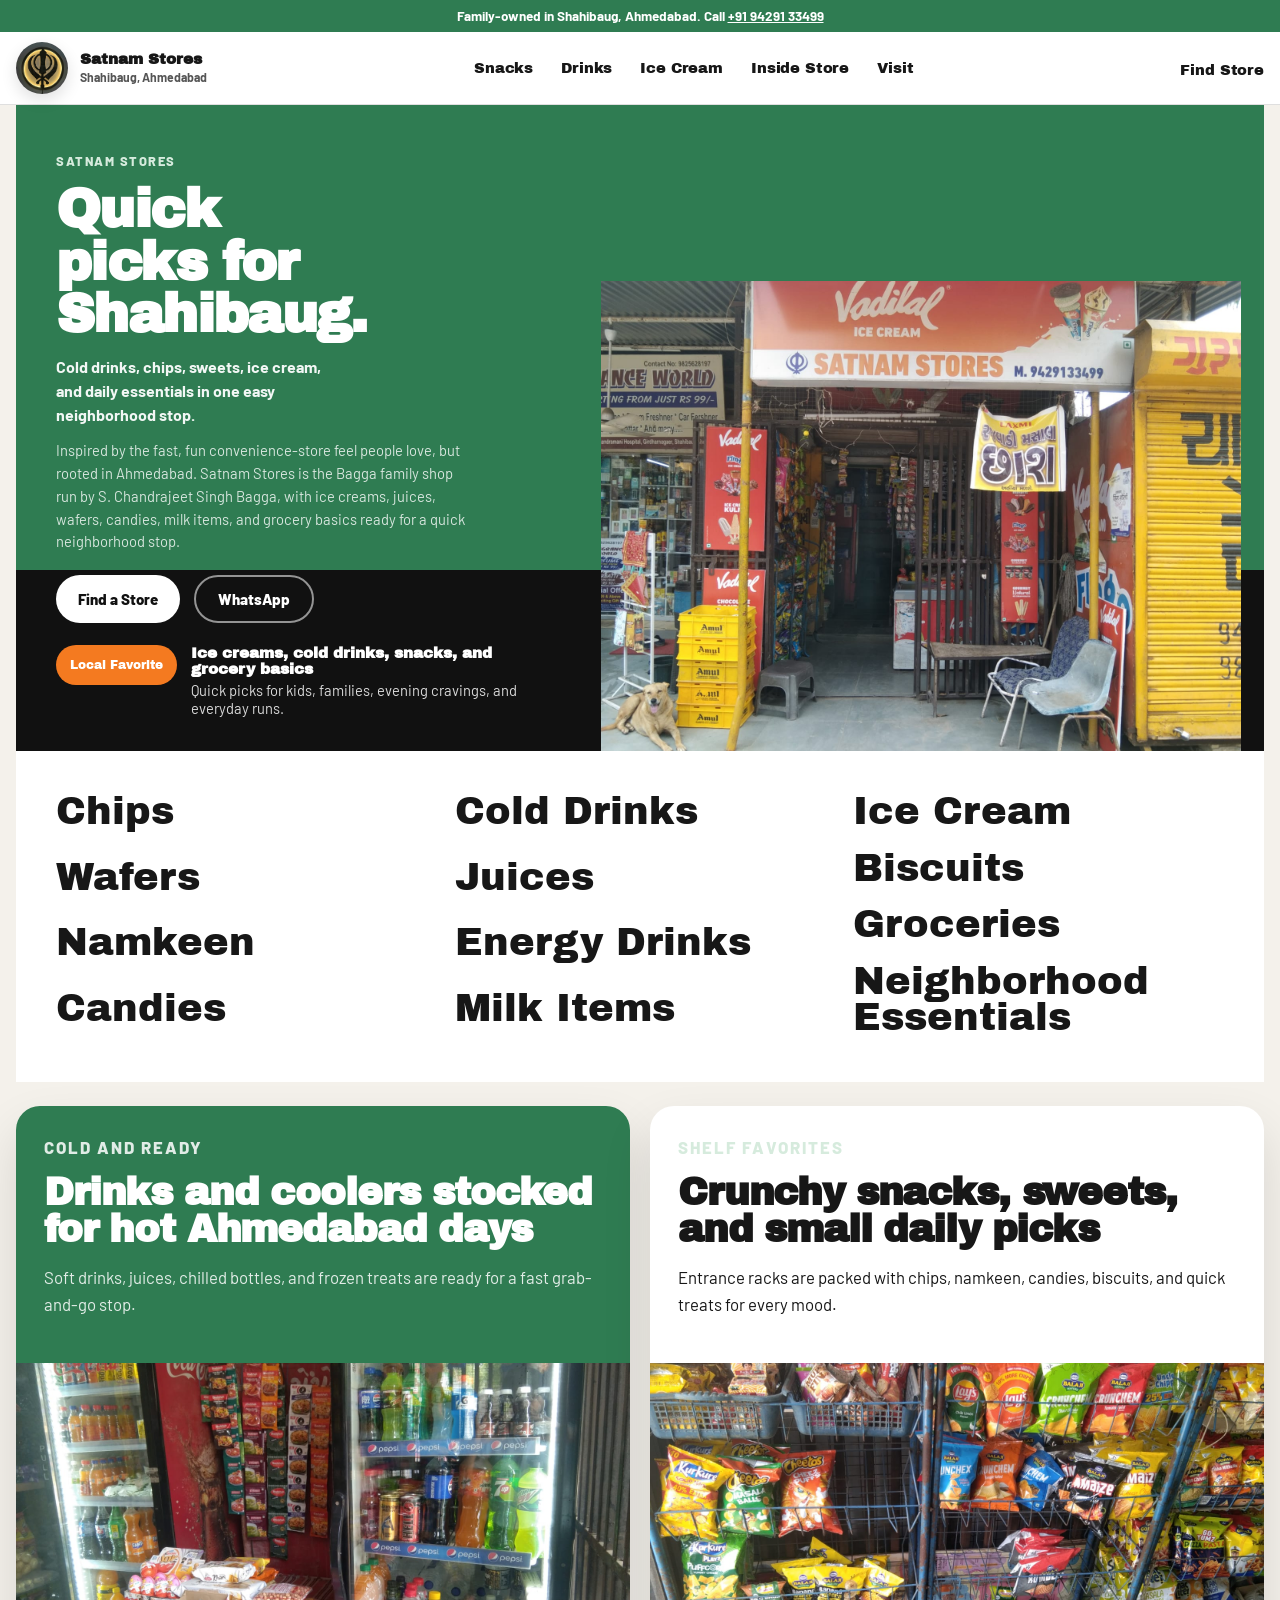
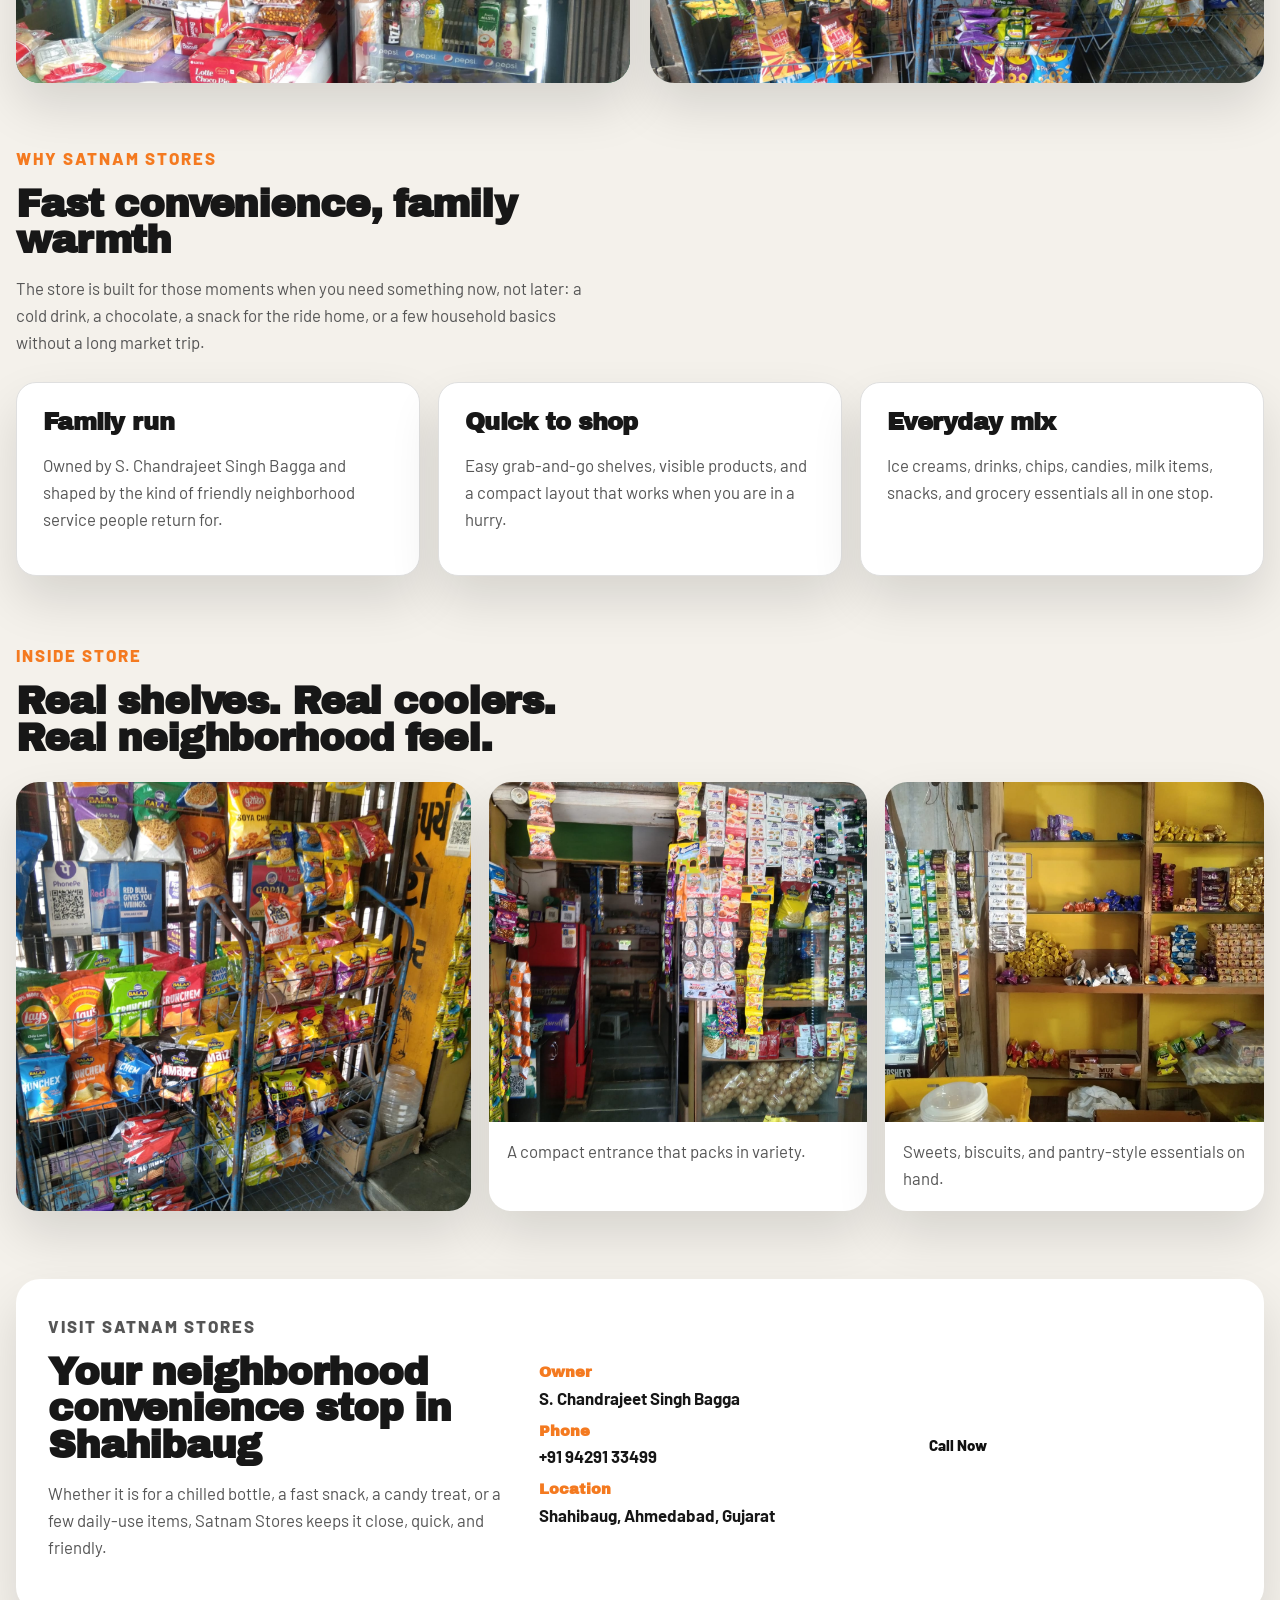
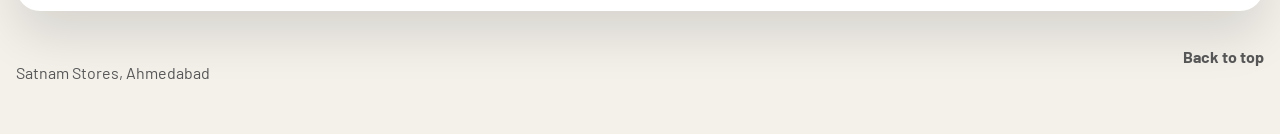
==== commit 41158061: "Revert site to legacy v1" ====
--- a/index.html
+++ b/index.html
@@ -3,267 +3,202 @@
 <head>
   <meta charset="UTF-8">
   <meta name="viewport" content="width=device-width, initial-scale=1.0">
-  <title>Satnam Stores | Your Local Convenience Stop</title>
+  <title>Satnam Stores | Shahibaug Convenience Store</title>
   <meta
     name="description"
-    content="Satnam Stores in Shahibaug, Ahmedabad is your local convenience stop for snacks, cold drinks, ice cream, sweets, and daily essentials."
+    content="Satnam Stores is a family-owned convenience store in Shahibaug, Ahmedabad, with ice creams, drinks, chips, sweets, milk items, snacks, and groceries."
   >
   <link rel="preconnect" href="https://fonts.googleapis.com">
   <link rel="preconnect" href="https://fonts.gstatic.com" crossorigin>
   <link
-    href="https://fonts.googleapis.com/css2?family=Manrope:wght@400;500;600;700;800&family=Outfit:wght@600;700;800&display=swap"
+    href="https://fonts.googleapis.com/css2?family=Archivo+Black&family=Barlow:wght@400;500;600;700;800&display=swap"
     rel="stylesheet"
   >
   <link rel="stylesheet" href="./styles.css">
 </head>
 <body>
-  <a class="skip-link" href="#main">Skip to content</a>
-
-  <header class="site-header">
-    <div class="header-shell">
-      <a class="brand" href="#top" id="top" aria-label="Satnam Stores home">
+  <div class="promo-strip">
+    Family-owned in Shahibaug, Ahmedabad. Call <a href="tel:+919429133499">+91 94291 33499</a>
+  </div>
+
+  <header class="site-header" id="top">
+    <div class="nav-shell">
+      <a class="brand" href="#top" aria-label="Satnam Stores home">
         <span class="brand-mark">
-          <img src="./images/khanda-symbol.webp" alt="Khanda Sahib symbol">
+          <img src="./assets/khanda-symbol.webp" alt="Khanda Sahib symbol">
         </span>
-        <span class="brand-copy">
+        <span class="brand-text">
           <strong>Satnam Stores</strong>
           <span>Shahibaug, Ahmedabad</span>
         </span>
       </a>
 
-      <button class="menu-toggle" type="button" aria-expanded="false" aria-controls="site-nav">
-        <span></span>
-        <span></span>
-        <span></span>
-        <span class="sr-only">Toggle menu</span>
-      </button>
-
-      <nav class="site-nav" id="site-nav" aria-label="Primary">
-        <a href="#categories">Categories</a>
-        <a href="#why-us">Why Us</a>
-        <a href="#gallery">Gallery</a>
-        <a href="#contact">Visit</a>
+      <nav class="main-nav" aria-label="Primary">
+        <a href="#favorites">Snacks</a>
+        <a href="#coolers">Drinks</a>
+        <a href="#favorites">Ice Cream</a>
+        <a href="#gallery">Inside Store</a>
+        <a href="#visit">Visit</a>
       </nav>
 
-      <div class="header-actions">
-        <a class="header-phone" href="tel:+919429133499">+91 94291 33499</a>
-        <a class="button button-primary" href="https://wa.me/919429133499" target="_blank" rel="noreferrer">Order Online</a>
+      <div class="nav-cta">
+        <a href="https://www.google.com/maps/search/?api=1&amp;query=Satnam+Stores+Shahibaug+Ahmedabad+Gujarat" target="_blank" rel="noreferrer">Find Store</a>
       </div>
     </div>
   </header>
 
-  <main id="main">
+  <main>
     <section class="hero">
+      <div class="hero-copy">
+        <p class="eyebrow">Satnam Stores</p>
+        <h1>Quick picks for Shahibaug.</h1>
+        <p class="hero-subhead">Cold drinks, chips, sweets, ice cream, and daily essentials in one easy neighborhood stop.</p>
+        <p class="hero-text">
+          Inspired by the fast, fun convenience-store feel people love, but rooted in Ahmedabad.
+          Satnam Stores is the Bagga family shop run by S. Chandrajeet Singh Bagga, with ice creams,
+          juices, wafers, candies, milk items, and grocery basics ready for a quick neighborhood stop.
+        </p>
+
+        <div class="hero-actions">
+          <a class="button button-primary" href="https://www.google.com/maps/search/?api=1&amp;query=Satnam+Stores+Shahibaug+Ahmedabad+Gujarat" target="_blank" rel="noreferrer">Find a Store</a>
+          <a class="button button-secondary" href="https://wa.me/919429133499" target="_blank" rel="noreferrer">WhatsApp</a>
+        </div>
+
+        <div class="hero-offer">
+          <span class="offer-badge">Local Favorite</span>
+          <div>
+            <strong>Ice creams, cold drinks, snacks, and grocery basics</strong>
+            <p>Quick picks for kids, families, evening cravings, and everyday runs.</p>
+          </div>
+        </div>
+      </div>
+
       <div class="hero-media">
-        <img src="./images/store-front.jpg" alt="Front of Satnam Stores in Shahibaug, Ahmedabad">
-        <div class="hero-overlay"></div>
-      </div>
-
-      <div class="hero-content reveal">
-        <ul class="hero-chips" aria-label="Popular categories">
-          <li>Snacks</li>
-          <li>Drinks</li>
-          <li>Ice Cream</li>
-          <li>Sweets</li>
-          <li>Essentials</li>
-        </ul>
-
-        <h1>Your Local Convenience Stop</h1>
-        <p class="hero-lead">
-          Snacks, cold drinks, ice cream, sweets, and daily essentials, everything you need in one spot.
+        <div class="hero-card">
+          <img src="./assets/store-front.jpeg" alt="Front of Satnam Stores in Shahibaug, Ahmedabad">
+        </div>
+      </div>
+    </section>
+
+    <section class="category-panel" id="favorites">
+      <div class="category-column">
+        <a href="#gallery">Chips</a>
+        <a href="#gallery">Wafers</a>
+        <a href="#gallery">Namkeen</a>
+        <a href="#gallery">Candies</a>
+      </div>
+      <div class="category-column">
+        <a href="#coolers">Cold Drinks</a>
+        <a href="#coolers">Juices</a>
+        <a href="#coolers">Energy Drinks</a>
+        <a href="#coolers">Milk Items</a>
+      </div>
+      <div class="category-column">
+        <a href="#gallery">Ice Cream</a>
+        <a href="#gallery">Biscuits</a>
+        <a href="#gallery">Groceries</a>
+        <a href="#visit">Neighborhood Essentials</a>
+      </div>
+    </section>
+
+    <section class="feature-band" id="coolers">
+      <article class="feature-card feature-green">
+        <div class="feature-copy">
+          <p class="eyebrow">Cold and ready</p>
+          <h2>Drinks and coolers stocked for hot Ahmedabad days</h2>
+          <p>
+            Soft drinks, juices, chilled bottles, and frozen treats are ready for a fast grab-and-go stop.
+          </p>
+        </div>
+        <img src="./assets/cold-drinks.jpeg" alt="Cold drinks and coolers inside Satnam Stores">
+      </article>
+
+      <article class="feature-card feature-white">
+        <div class="feature-copy">
+          <p class="eyebrow">Shelf favorites</p>
+          <h2>Crunchy snacks, sweets, and small daily picks</h2>
+          <p>
+            Entrance racks are packed with chips, namkeen, candies, biscuits, and quick treats for every mood.
+          </p>
+        </div>
+        <img src="./assets/snacks-racks.jpeg" alt="Snack racks inside Satnam Stores">
+      </article>
+    </section>
+
+    <section class="section section-story" id="about">
+      <div class="section-heading">
+        <p class="eyebrow">Why Satnam Stores</p>
+        <h2>Fast convenience, family warmth</h2>
+        <p>
+          The store is built for those moments when you need something now, not later:
+          a cold drink, a chocolate, a snack for the ride home, or a few household basics without a long market trip.
         </p>
-
-        <div class="hero-actions">
-          <a class="button button-warm" href="https://wa.me/919429133499" target="_blank" rel="noreferrer">Order Now</a>
-          <a class="button button-light" href="https://www.google.com/maps/search/?api=1&amp;query=Satnam+Stores+Shahibaug+Ahmedabad+Gujarat" target="_blank" rel="noreferrer">Find Store</a>
-        </div>
-
-        <div class="hero-note">
-          <strong>Satnam Stores</strong>
-          <span>Your local convenience stop for snacks, cold drinks, ice cream, sweets, and daily essentials.</span>
-        </div>
-      </div>
-    </section>
-
-    <section class="section section-categories" id="categories">
-      <div class="section-heading reveal">
-        <p class="eyebrow">Top Picks</p>
-        <h2>Check Out Our Bestsellers</h2>
-        <p>Top choices flying off the shelves, ready for quick visits and everyday cravings.</p>
-      </div>
-
-      <div class="category-grid">
-        <article class="category-card reveal">
-          <div class="card-image">
-            <img src="./images/snacks.jpg" alt="Snack shelves at Satnam Stores">
-            <span class="card-badge">Top Pick</span>
-          </div>
-          <div class="card-body">
-            <h3>Crunchy Snacks</h3>
-            <p>Popular chips, namkeen, biscuits, and munchies for every craving.</p>
-          </div>
+      </div>
+
+      <div class="story-grid">
+        <article class="story-card">
+          <h3>Family run</h3>
+          <p>Owned by S. Chandrajeet Singh Bagga and shaped by the kind of friendly neighborhood service people return for.</p>
         </article>
-
-        <article class="category-card reveal">
-          <div class="card-image">
-            <img src="./images/drinks.jpg" alt="Cold drinks fridge at Satnam Stores">
-            <span class="card-badge">Cold Ready</span>
-          </div>
-          <div class="card-body">
-            <h3>Cold Drinks</h3>
-            <p>Refreshing cold drinks, juices, and chilled bottles ready to grab.</p>
-          </div>
+        <article class="story-card">
+          <h3>Quick to shop</h3>
+          <p>Easy grab-and-go shelves, visible products, and a compact layout that works when you are in a hurry.</p>
         </article>
-
-        <article class="category-card reveal">
-          <div class="card-image">
-            <img src="./images/namkeen.jpg" alt="Namkeen and snack packets at Satnam Stores">
-            <span class="card-badge">Fast Favorite</span>
-          </div>
-          <div class="card-body">
-            <h3>Snack Chips / Namkeen</h3>
-            <p>Fan-favorite chips and namkeen for tea time, rides home, and quick breaks.</p>
-          </div>
+        <article class="story-card">
+          <h3>Everyday mix</h3>
+          <p>Ice creams, drinks, chips, candies, milk items, snacks, and grocery essentials all in one stop.</p>
         </article>
-
-        <article class="category-card reveal">
-          <div class="card-image">
-            <img src="./images/ice-cream.jpg" alt="Store front of Satnam Stores with ice cream signage">
-            <span class="card-badge">Cool Treats</span>
-          </div>
-          <div class="card-body">
-            <h3>Ice Cream Novelties</h3>
-            <p>Cups, cones, bars, and frozen treats for a quick sweet stop.</p>
-          </div>
-        </article>
-
-        <article class="category-card reveal">
-          <div class="card-image">
-            <img src="./images/sweets.jpg" alt="Sweets and biscuit shelf at Satnam Stores">
-            <span class="card-badge">Sweet Shelf</span>
-          </div>
-          <div class="card-body">
-            <h3>Sweets &amp; Biscuits</h3>
-            <p>Chocolate, candy, biscuits, and shelf sweets for little cravings.</p>
-          </div>
-        </article>
-
-        <article class="category-card reveal">
-          <div class="card-image">
-            <img src="./images/interior.jpg" alt="Inside view of Satnam Stores">
-            <span class="card-badge">Everyday Use</span>
-          </div>
-          <div class="card-body">
-            <h3>Daily Essentials</h3>
-            <p>Nearby convenience for regular household needs, small grocery picks, and quick stops.</p>
-          </div>
-        </article>
-      </div>
-    </section>
-
-    <section class="section section-why" id="why-us">
-      <div class="section-heading reveal">
-        <p class="eyebrow">Why Satnam Stores</p>
-        <h2>Small store, big everyday usefulness</h2>
-      </div>
-
-      <div class="benefit-grid">
-        <article class="benefit-card reveal">
-          <span class="benefit-icon">01</span>
-          <h3>Quick grab-and-go shopping</h3>
-          <p>Easy to stop, pick what you need, and get back on your way fast.</p>
-        </article>
-
-        <article class="benefit-card reveal">
-          <span class="benefit-icon">02</span>
-          <h3>Family-friendly variety</h3>
-          <p>Snacks, sweets, drinks, and treats that work for kids and adults alike.</p>
-        </article>
-
-        <article class="benefit-card reveal">
-          <span class="benefit-icon">03</span>
-          <h3>Everyday essentials nearby</h3>
-          <p>Convenient local access to quick household items without a long market run.</p>
-        </article>
-
-        <article class="benefit-card reveal">
-          <span class="benefit-icon">04</span>
-          <h3>Cold drinks and treats always ready</h3>
-          <p>Chilled bottles and cool picks are ready for hot Ahmedabad days.</p>
-        </article>
       </div>
     </section>
 
     <section class="section section-gallery" id="gallery">
-      <div class="section-heading reveal">
-        <p class="eyebrow">In-Store Gallery</p>
-        <h2>A closer look inside Satnam Stores</h2>
+      <div class="section-heading">
+        <p class="eyebrow">Inside Store</p>
+        <h2>Real shelves. Real coolers. Real neighborhood feel.</h2>
       </div>
 
       <div class="gallery-grid">
-        <figure class="gallery-card reveal gallery-card-large">
-          <img src="./images/snacks.jpg" alt="Snack shelves at Satnam Stores">
-          <figcaption>Shelves packed with chips, wafers, and snack favorites.</figcaption>
+        <figure class="gallery-card gallery-large">
+          <img src="./assets/snacks-corner.jpeg" alt="Snack corner with chips and namkeen">
+          <figcaption>Snack racks loaded with colorful chip and namkeen favorites.</figcaption>
         </figure>
-
-        <figure class="gallery-card reveal">
-          <img src="./images/drinks.jpg" alt="Cold drinks section at Satnam Stores">
-          <figcaption>Cold drinks and chilled bottles ready to go.</figcaption>
+        <figure class="gallery-card">
+          <img src="./assets/store-entry.jpeg" alt="Store entrance with shelves and products">
+          <figcaption>A compact entrance that packs in variety.</figcaption>
         </figure>
-
-        <figure class="gallery-card reveal">
-          <img src="./images/interior.jpg" alt="Entrance and interior view of Satnam Stores">
-          <figcaption>Quick access layout for fast local shopping.</figcaption>
+        <figure class="gallery-card">
+          <img src="./assets/sweets-shelf.jpeg" alt="Sweets and snack shelf in Satnam Stores">
+          <figcaption>Sweets, biscuits, and pantry-style essentials on hand.</figcaption>
         </figure>
-
-        <figure class="gallery-card reveal">
-          <img src="./images/sweets.jpg" alt="Sweets and biscuits at Satnam Stores">
-          <figcaption>Sweets, biscuits, and shelf treats in one corner.</figcaption>
-        </figure>
-      </div>
-    </section>
-
-    <section class="section section-contact" id="contact">
-      <div class="contact-banner reveal">
-        <div class="contact-copy">
-          <p class="eyebrow">Visit Satnam Stores Today</p>
-          <h2>Find us for quick, easy, satisfying shopping in Shahibaug</h2>
-          <p>
-            Visit for snacks, drinks, sweets, ice cream, and daily essentials with a friendly local-business feel.
-          </p>
-        </div>
-
-        <div class="contact-meta">
-          <p><strong>Store</strong><span>Satnam Stores</span></p>
-          <p><strong>Area</strong><span>Shahibaug, Ahmedabad</span></p>
-          <p><strong>Phone</strong><a href="tel:+919429133499">+91 9429133499</a></p>
-        </div>
-
-        <div class="contact-actions">
-          <a class="button button-warm" href="tel:+919429133499">Call Now</a>
-          <a class="button button-dark" href="https://www.google.com/maps/search/?api=1&amp;query=Satnam+Stores+Shahibaug+Ahmedabad+Gujarat" target="_blank" rel="noreferrer">Get Directions</a>
-          <a class="button button-light-outline" href="https://wa.me/919429133499" target="_blank" rel="noreferrer">Order Online</a>
-        </div>
+      </div>
+    </section>
+
+    <section class="visit-strip" id="visit">
+      <div class="visit-copy">
+        <p class="eyebrow">Visit Satnam Stores</p>
+        <h2>Your neighborhood convenience stop in Shahibaug</h2>
+        <p>
+          Whether it is for a chilled bottle, a fast snack, a candy treat, or a few daily-use items,
+          Satnam Stores keeps it close, quick, and friendly.
+        </p>
+      </div>
+
+      <div class="visit-meta">
+        <p><strong>Owner</strong><span>S. Chandrajeet Singh Bagga</span></p>
+        <p><strong>Phone</strong><a href="tel:+919429133499">+91 94291 33499</a></p>
+        <p><strong>Location</strong><span>Shahibaug, Ahmedabad, Gujarat</span></p>
+      </div>
+
+      <div class="visit-actions">
+        <a class="button button-primary" href="tel:+919429133499">Call Now</a>
+        <a class="button button-secondary" href="https://wa.me/919429133499" target="_blank" rel="noreferrer">Message on WhatsApp</a>
       </div>
     </section>
   </main>
 
-  <a class="floating-action" href="https://wa.me/919429133499" target="_blank" rel="noreferrer">Order Online</a>
-
   <footer class="site-footer">
-    <div>
-      <strong>Satnam Stores</strong>
-      <p>Shahibaug, Ahmedabad</p>
-    </div>
-    <div>
-      <a href="tel:+919429133499">+91 9429133499</a>
-      <a href="#categories">Categories</a>
-      <a href="#contact">Visit</a>
-      <a href="#top">Back to top</a>
-    </div>
-    <p>© <span id="year"></span> Satnam Stores. All rights reserved.</p>
+    <p>Satnam Stores, Ahmedabad</p>
+    <a href="#top">Back to top</a>
   </footer>
-
-  <script src="./script.js"></script>
 </body>
 </html>
--- a/styles.css
+++ b/styles.css
@@ -1,22 +1,15 @@
 :root {
-  --green-900: #1f5a40;
-  --green-700: #2e7d59;
-  --green-500: #3d9368;
-  --saffron-500: #ef8b2c;
-  --saffron-400: #f7a64c;
-  --cream-100: #fffaf2;
-  --cream-200: #f7efdf;
-  --white: #ffffff;
-  --charcoal-900: #1b1b1b;
-  --charcoal-700: #424242;
-  --charcoal-500: #6a6a6a;
-  --line: rgba(27, 27, 27, 0.08);
-  --shadow-soft: 0 18px 50px rgba(24, 44, 33, 0.12);
-  --shadow-card: 0 14px 38px rgba(24, 44, 33, 0.08);
-  --radius-xl: 32px;
-  --radius-lg: 24px;
-  --radius-md: 18px;
-  --container: min(1180px, calc(100% - 24px));
+  --green: #2f7c52;
+  --green-deep: #21583b;
+  --orange: #f47a20;
+  --red: #e54c2e;
+  --black: #111111;
+  --ink: #171717;
+  --gray-strong: #565656;
+  --line: #dfdfdf;
+  --paper: #ffffff;
+  --paper-soft: #f4f1eb;
+  --shadow: 0 24px 50px rgba(0, 0, 0, 0.12);
 }
 
 * {
@@ -29,11 +22,9 @@
 
 body {
   margin: 0;
-  color: var(--charcoal-900);
-  font-family: "Manrope", sans-serif;
-  background:
-    radial-gradient(circle at top left, rgba(239, 139, 44, 0.16), transparent 22%),
-    linear-gradient(180deg, #fffdf9 0%, var(--cream-100) 45%, #f8f3ea 100%);
+  color: var(--ink);
+  font-family: "Barlow", sans-serif;
+  background: var(--paper-soft);
 }
 
 img {
@@ -43,84 +34,66 @@
 
 a {
   color: inherit;
-  text-decoration: none;
-}
-
-button,
-input,
-textarea,
-select {
-  font: inherit;
-}
-
-.skip-link,
-.sr-only {
-  position: absolute;
-  width: 1px;
-  height: 1px;
-  padding: 0;
-  margin: -1px;
-  overflow: hidden;
-  clip: rect(0, 0, 0, 0);
-  white-space: nowrap;
-  border: 0;
-}
-
-.skip-link:focus {
-  position: fixed;
-  inset: 16px auto auto 16px;
-  width: auto;
-  height: auto;
-  margin: 0;
-  padding: 10px 14px;
-  clip: auto;
-  background: var(--charcoal-900);
-  color: var(--white);
-  border-radius: 999px;
-  z-index: 100;
+}
+
+.promo-strip {
+  padding: 8px 16px;
+  background: var(--green);
+  color: #fff;
+  text-align: center;
+  font-weight: 700;
+  font-size: 0.84rem;
+}
+
+.promo-strip a {
+  text-decoration: underline;
 }
 
 .site-header {
   position: sticky;
   top: 0;
-  z-index: 30;
-  background: rgba(255, 250, 242, 0.92);
+  z-index: 20;
+  background: rgba(255, 255, 255, 0.97);
+  border-bottom: 1px solid var(--line);
   backdrop-filter: blur(14px);
-  border-bottom: 1px solid rgba(27, 27, 27, 0.06);
-}
-
-.header-shell,
+}
+
+.nav-shell,
 .hero,
+.category-panel,
+.feature-band,
 .section,
+.visit-strip,
 .site-footer {
-  width: var(--container);
+  width: min(1280px, calc(100% - 32px));
   margin: 0 auto;
 }
 
-.header-shell {
-  display: grid;
-  grid-template-columns: auto 1fr auto;
+.nav-shell {
+  display: flex;
   align-items: center;
-  gap: 16px;
-  min-height: 82px;
+  justify-content: space-between;
+  gap: 22px;
+  min-height: 72px;
 }
 
 .brand {
   display: inline-flex;
   align-items: center;
   gap: 12px;
+  text-decoration: none;
 }
 
 .brand-mark {
-  width: 58px;
-  height: 58px;
+  width: 52px;
+  height: 52px;
   display: inline-flex;
   align-items: center;
   justify-content: center;
   border-radius: 50%;
-  background: var(--white);
-  box-shadow: 0 8px 18px rgba(0, 0, 0, 0.12);
   overflow: hidden;
+  background: #fff;
+  box-shadow: 0 6px 16px rgba(0, 0, 0, 0.12);
 }
 
 .brand-mark img {
@@ -129,251 +102,278 @@
   object-fit: cover;
 }
 
-.brand-copy {
+.brand-text {
   display: grid;
   gap: 2px;
 }
 
-.brand-copy strong,
+.brand-text strong {
+  font-family: "Archivo Black", sans-serif;
+  font-size: 0.95rem;
+  line-height: 1;
+}
+
+.brand-text span {
+  color: var(--gray-strong);
+  font-size: 0.76rem;
+  font-weight: 700;
+}
+
+.main-nav {
+  display: flex;
+  align-items: center;
+  gap: 28px;
+  flex: 1;
+  justify-content: center;
+}
+
+.main-nav a,
+.nav-cta a {
+  text-decoration: none;
+  font-family: "Archivo Black", sans-serif;
+  font-size: clamp(0.88rem, 1.15vw, 1.08rem);
+  letter-spacing: -0.01em;
+}
+
+.main-nav a:hover,
+.nav-cta a:hover {
+  color: var(--orange);
+}
+
+.nav-cta {
+  white-space: nowrap;
+}
+
+.hero {
+  display: grid;
+  grid-template-columns: 0.9fr 1.1fr;
+  align-items: stretch;
+  min-height: 560px;
+  background: linear-gradient(180deg, var(--green) 0 72%, var(--black) 72% 100%);
+}
+
+.hero-copy {
+  padding: 48px 40px 34px;
+  color: #fff;
+  align-self: center;
+}
+
+.eyebrow {
+  margin: 0 0 14px;
+  color: #d6ebdd;
+  text-transform: uppercase;
+  font-weight: 800;
+  letter-spacing: 0.12em;
+  font-size: 0.8rem;
+}
+
 h1,
 h2,
-h3,
-.button,
-.card-badge,
-.benefit-icon {
-  font-family: "Outfit", sans-serif;
-}
-
-.brand-copy strong {
-  font-size: 1rem;
-}
-
-.brand-copy span,
-.header-phone,
-.site-nav a,
-.site-footer p,
-.site-footer a {
-  color: var(--charcoal-700);
+h3 {
+  margin: 0;
+  font-family: "Archivo Black", sans-serif;
+  letter-spacing: -0.03em;
+}
+
+h1 {
+  font-size: clamp(2.35rem, 4.2vw, 3.9rem);
+  line-height: 0.98;
+  max-width: 8.5ch;
+}
+
+h2 {
+  font-size: clamp(2rem, 3vw, 3.3rem);
+  line-height: 0.95;
+}
+
+h3 {
+  font-size: 1.5rem;
+}
+
+.hero-text,
+.hero-subhead,
+.feature-copy p,
+.section-heading p,
+.story-card p,
+.gallery-card figcaption,
+.visit-copy p,
+.visit-meta p {
+  line-height: 1.6;
+  font-size: 1.05rem;
+}
+
+.hero-subhead {
+  max-width: 30ch;
+  margin: 14px 0 0;
+  color: rgba(255, 255, 255, 0.94);
+  font-size: clamp(1rem, 1.15vw, 1.16rem);
+  font-weight: 700;
+  line-height: 1.5;
+}
+
+.hero-text {
+  max-width: 52ch;
+  margin: 12px 0 22px;
+  color: rgba(255, 255, 255, 0.8);
   font-size: 0.92rem;
-}
-
-.site-nav {
+  line-height: 1.55;
+}
+
+.hero-actions,
+.visit-actions {
   display: flex;
-  align-items: center;
-  justify-content: center;
-  gap: 24px;
-}
-
-.site-nav a {
-  font-weight: 700;
-}
-
-.header-actions {
-  display: flex;
-  align-items: center;
-  gap: 12px;
-}
-
-.header-phone {
-  font-weight: 700;
-}
-
-.menu-toggle {
-  display: none;
-  width: 48px;
-  height: 48px;
-  padding: 0;
-  border: 0;
-  border-radius: 14px;
-  background: rgba(31, 90, 64, 0.08);
-  cursor: pointer;
-}
-
-.menu-toggle span {
-  display: block;
-  width: 20px;
-  height: 2px;
-  margin: 4px auto;
-  border-radius: 999px;
-  background: var(--charcoal-900);
-  transition: transform 180ms ease, opacity 180ms ease;
+  flex-wrap: wrap;
+  gap: 14px;
 }
 
 .button {
   display: inline-flex;
   align-items: center;
   justify-content: center;
-  min-height: 50px;
+  min-height: 48px;
   padding: 0 22px;
   border-radius: 999px;
-  font-size: 0.96rem;
-  font-weight: 700;
-  transition: transform 180ms ease, box-shadow 180ms ease, background 180ms ease;
+  text-decoration: none;
+  font-weight: 800;
+  font-size: 0.94rem;
+  transition: transform 180ms ease, background 180ms ease, color 180ms ease;
 }
 
 .button:hover {
-  transform: translateY(-2px);
-}
-
-.button-primary,
-.button-warm {
-  color: var(--white);
-  background: linear-gradient(135deg, var(--saffron-500), var(--saffron-400));
-  box-shadow: 0 14px 30px rgba(239, 139, 44, 0.24);
-}
-
-.button-light {
-  color: var(--charcoal-900);
-  background: rgba(255, 255, 255, 0.88);
-}
-
-.button-dark {
-  color: var(--white);
-  background: var(--green-900);
-}
-
-.button-light-outline {
-  color: var(--green-900);
-  background: rgba(255, 255, 255, 0.18);
-  border: 1px solid rgba(255, 255, 255, 0.34);
-}
-
-.hero {
-  position: relative;
-  min-height: min(88vh, 760px);
-  padding: 28px 0 24px;
-}
-
-.hero-media,
-.hero-content {
-  border-radius: var(--radius-xl);
+  transform: translateY(-1px);
+}
+
+.button-primary {
+  background: #fff;
+  color: var(--black);
+}
+
+.button-secondary {
+  background: transparent;
+  color: #fff;
+  border: 2px solid rgba(255, 255, 255, 0.55);
+}
+
+.hero-offer {
+  display: grid;
+  grid-template-columns: auto 1fr;
+  gap: 14px;
+  align-items: start;
+  margin-top: 22px;
+  max-width: 480px;
+}
+
+.offer-badge {
+  display: inline-flex;
+  align-items: center;
+  justify-content: center;
+  min-width: 112px;
+  min-height: 40px;
+  padding: 0 14px;
+  border-radius: 999px;
+  background: var(--orange);
+  color: #fff;
+  font-family: "Archivo Black", sans-serif;
+  font-size: 0.76rem;
+}
+
+.hero-offer strong {
+  display: block;
+  font-family: "Archivo Black", sans-serif;
+  font-size: 0.95rem;
+}
+
+.hero-offer p {
+  margin: 4px 0 0;
+  color: rgba(255, 255, 255, 0.84);
+  font-size: 0.92rem;
 }
 
 .hero-media {
   position: relative;
+  display: flex;
+  align-items: end;
+  justify-content: center;
   overflow: hidden;
-  min-height: min(88vh, 760px);
-  box-shadow: var(--shadow-soft);
-}
-
-.hero-media img,
-.hero-overlay {
-  position: absolute;
-  inset: 0;
+}
+
+.hero-card {
+  width: min(640px, 100%);
+  align-self: end;
+}
+
+.hero-card img {
   width: 100%;
-  height: 100%;
-}
-
-.hero-media img {
+  max-height: 470px;
   object-fit: cover;
-}
-
-.hero-overlay {
-  background:
-    linear-gradient(135deg, rgba(14, 28, 21, 0.72), rgba(20, 55, 38, 0.46)),
-    linear-gradient(180deg, rgba(255, 255, 255, 0.04), rgba(0, 0, 0, 0.24));
-}
-
-.hero-content {
-  position: absolute;
-  inset: auto 22px 44px 22px;
-  max-width: 640px;
-  padding: 26px 24px;
-  color: var(--white);
-  background: rgba(17, 33, 25, 0.3);
-  backdrop-filter: blur(16px);
-  border: 1px solid rgba(255, 255, 255, 0.18);
-}
-
-.hero-chips {
-  display: flex;
-  flex-wrap: wrap;
-  gap: 10px;
-  list-style: none;
-  padding: 0;
-  margin: 0 0 18px;
-}
-
-.hero-chips li {
-  padding: 8px 12px;
-  border-radius: 999px;
-  font-size: 0.84rem;
-  font-weight: 700;
-  background: rgba(255, 255, 255, 0.16);
-}
-
-.eyebrow {
-  margin: 0 0 10px;
-  color: var(--saffron-500);
-  text-transform: uppercase;
-  letter-spacing: 0.12em;
-  font-weight: 800;
-  font-size: 0.78rem;
-}
-
-h1,
-h2 {
-  letter-spacing: -0.03em;
-}
-
-h1 {
-  margin: 0;
-  font-size: clamp(2.5rem, 7vw, 4.8rem);
-  line-height: 0.94;
-  max-width: 9ch;
-}
-
-h2 {
-  margin: 0;
-  font-size: clamp(2rem, 5vw, 3.2rem);
-  line-height: 0.98;
-}
-
-h3 {
-  margin: 0;
-  font-size: 1.35rem;
-}
-
-.hero-lead,
-.section-heading p,
-.card-body p,
-.benefit-card p,
-.contact-copy p,
-.contact-meta p,
-.gallery-card figcaption,
-.hero-note span {
-  line-height: 1.65;
-}
-
-.hero-lead {
-  max-width: 36ch;
-  margin: 16px 0 22px;
-  font-size: clamp(1rem, 2vw, 1.2rem);
-  color: rgba(255, 255, 255, 0.92);
-}
-
-.hero-actions,
-.contact-actions {
-  display: flex;
-  flex-wrap: wrap;
-  gap: 12px;
-}
-
-.hero-note {
-  display: grid;
-  gap: 4px;
-  margin-top: 18px;
-  padding: 14px 16px;
-  border-radius: var(--radius-md);
-  background: rgba(255, 255, 255, 0.12);
-}
-
-.hero-note strong {
-  font-size: 0.95rem;
+  object-position: center;
+}
+
+.category-panel {
+  display: grid;
+  grid-template-columns: repeat(3, 1fr);
+  gap: 28px;
+  padding: 42px 40px 46px;
+  background: #fff;
+}
+
+.category-column {
+  display: grid;
+  gap: 20px;
+}
+
+.category-column a {
+  text-decoration: none;
+  font-family: "Archivo Black", sans-serif;
+  font-size: clamp(1.8rem, 3vw, 3rem);
+  line-height: 0.95;
+}
+
+.category-column a:hover {
+  color: var(--orange);
+}
+
+.feature-band {
+  display: grid;
+  grid-template-columns: 1fr 1fr;
+  gap: 20px;
+  padding: 24px 0 10px;
+}
+
+.feature-card {
+  display: grid;
+  grid-template-columns: 1fr;
+  overflow: hidden;
+  border-radius: 24px;
+  box-shadow: var(--shadow);
+}
+
+.feature-card img {
+  width: 100%;
+  height: 320px;
+  object-fit: cover;
+}
+
+.feature-copy {
+  padding: 28px;
+}
+
+.feature-green {
+  background: var(--green);
+  color: #fff;
+}
+
+.feature-green .eyebrow,
+.feature-green .feature-copy p {
+  color: rgba(255, 255, 255, 0.86);
+}
+
+.feature-white {
+  background: #fff;
 }
 
 .section {
-  padding: 68px 0 12px;
+  padding: 52px 0 24px;
 }
 
 .section-heading {
@@ -381,360 +381,229 @@
   margin-bottom: 26px;
 }
 
-.section-heading p {
-  color: var(--charcoal-500);
-  margin: 12px 0 0;
-}
-
-.category-grid,
-.benefit-grid,
+.section-heading .eyebrow {
+  color: var(--orange);
+}
+
+.section-heading p,
+.story-card p,
+.gallery-card figcaption,
+.visit-copy p,
+.visit-meta p {
+  color: var(--gray-strong);
+}
+
+.story-grid {
+  display: grid;
+  grid-template-columns: repeat(3, 1fr);
+  gap: 18px;
+}
+
+.story-card {
+  padding: 26px;
+  border-radius: 20px;
+  background: #fff;
+  border: 1px solid var(--line);
+  box-shadow: var(--shadow);
+}
+
+.section-gallery {
+  padding-top: 42px;
+}
+
 .gallery-grid {
   display: grid;
+  grid-template-columns: 1.2fr 1fr 1fr;
   gap: 18px;
-}
-
-.category-grid {
-  grid-template-columns: repeat(3, minmax(0, 1fr));
-}
-
-.category-card,
-.benefit-card,
-.gallery-card,
-.contact-banner {
-  border: 1px solid var(--line);
-  background: rgba(255, 255, 255, 0.84);
-  box-shadow: var(--shadow-card);
-}
-
-.category-card {
-  overflow: hidden;
-  border-radius: 28px;
-  transition: transform 220ms ease, box-shadow 220ms ease;
-}
-
-.category-card:hover {
-  transform: translateY(-4px);
-  box-shadow: 0 22px 50px rgba(24, 44, 33, 0.14);
-}
-
-.card-image {
-  position: relative;
-  overflow: hidden;
-}
-
-.card-image img {
-  width: 100%;
-  height: 220px;
-  object-fit: cover;
-  transition: transform 220ms ease;
-}
-
-.category-card:hover .card-image img {
-  transform: scale(1.04);
-}
-
-.card-badge {
-  position: absolute;
-  left: 14px;
-  bottom: 14px;
-  display: inline-flex;
-  align-items: center;
-  min-height: 34px;
-  padding: 0 12px;
-  border-radius: 999px;
-  color: var(--white);
-  background: rgba(31, 90, 64, 0.92);
-  font-size: 0.78rem;
-  font-weight: 700;
-}
-
-.card-body {
-  padding: 18px 18px 22px;
-}
-
-.card-body p,
-.benefit-card p {
-  color: var(--charcoal-500);
-  margin: 10px 0 0;
-}
-
-.benefit-grid {
-  grid-template-columns: repeat(4, minmax(0, 1fr));
-}
-
-.benefit-card {
-  padding: 24px;
-  border-radius: 24px;
-}
-
-.benefit-icon {
-  width: 48px;
-  height: 48px;
-  display: inline-flex;
-  align-items: center;
-  justify-content: center;
-  border-radius: 14px;
-  margin-bottom: 16px;
-  color: var(--green-900);
-  background: rgba(61, 147, 104, 0.12);
-  font-weight: 800;
-}
-
-.gallery-grid {
-  grid-template-columns: 1.3fr 1fr 1fr;
 }
 
 .gallery-card {
   margin: 0;
+  border-radius: 22px;
   overflow: hidden;
-  border-radius: 28px;
+  background: #fff;
+  box-shadow: var(--shadow);
 }
 
 .gallery-card img {
   width: 100%;
+  height: 340px;
+  object-fit: cover;
+}
+
+.gallery-large img {
   height: 100%;
-  min-height: 260px;
-  object-fit: cover;
-}
-
-.gallery-card-large {
-  grid-row: span 2;
+  min-height: 100%;
 }
 
 .gallery-card figcaption {
   padding: 16px 18px 18px;
-  color: var(--charcoal-500);
-  font-size: 0.95rem;
-}
-
-.contact-banner {
-  display: grid;
-  grid-template-columns: 1.2fr 0.8fr auto;
+}
+
+.visit-strip {
+  display: grid;
+  grid-template-columns: 1.15fr 0.85fr 0.8fr;
   gap: 24px;
   align-items: center;
-  padding: 30px;
-  border-radius: 32px;
-  background:
-    radial-gradient(circle at top right, rgba(239, 139, 44, 0.14), transparent 24%),
-    linear-gradient(135deg, rgba(31, 90, 64, 0.96), rgba(38, 118, 82, 0.92));
-  color: var(--white);
-  border: 0;
-}
-
-.contact-banner .eyebrow {
-  color: rgba(255, 255, 255, 0.72);
-}
-
-.contact-banner p {
-  margin: 10px 0 0;
-  color: rgba(255, 255, 255, 0.86);
-}
-
-.contact-meta {
-  display: grid;
-  gap: 10px;
-}
-
-.contact-meta p {
+  margin-top: 44px;
+  margin-bottom: 36px;
+  padding: 34px 32px;
+  background: #fff;
+  border-radius: 24px;
+  box-shadow: var(--shadow);
+}
+
+.visit-meta {
+  display: grid;
+  gap: 8px;
+}
+
+.visit-meta p {
   margin: 0;
 }
 
-.contact-meta strong {
+.visit-meta strong {
   display: block;
-  margin-bottom: 2px;
-  color: rgba(255, 255, 255, 0.72);
-  font-size: 0.8rem;
-  text-transform: uppercase;
-  letter-spacing: 0.08em;
-}
-
-.floating-action {
-  position: fixed;
-  right: 16px;
-  bottom: 16px;
-  z-index: 24;
-  display: inline-flex;
-  align-items: center;
-  justify-content: center;
-  min-height: 52px;
-  padding: 0 18px;
-  border-radius: 999px;
-  color: var(--white);
-  background: linear-gradient(135deg, var(--green-900), var(--green-700));
-  box-shadow: 0 16px 36px rgba(31, 90, 64, 0.28);
-  font-weight: 800;
+  color: var(--orange);
+  font-family: "Archivo Black", sans-serif;
+  font-size: 0.92rem;
+}
+
+.visit-meta span,
+.visit-meta a {
+  text-decoration: none;
+  color: var(--ink);
+  font-weight: 700;
 }
 
 .site-footer {
-  display: grid;
-  grid-template-columns: 1fr auto auto;
-  gap: 18px;
-  align-items: center;
-  padding: 36px 0 44px;
-}
-
-.site-footer strong {
-  display: block;
-  margin-bottom: 6px;
-  font-family: "Outfit", sans-serif;
-}
-
-.site-footer div:last-of-type {
   display: flex;
-  flex-wrap: wrap;
+  justify-content: space-between;
   gap: 16px;
-}
-
-.reveal {
-  opacity: 0;
-  transform: translateY(24px);
-  transition: opacity 500ms ease, transform 500ms ease;
-}
-
-.reveal.is-visible {
-  opacity: 1;
-  transform: translateY(0);
+  padding: 0 0 36px;
+  color: var(--gray-strong);
+}
+
+.site-footer a {
+  text-decoration: none;
+  font-weight: 700;
 }
 
 @media (max-width: 1080px) {
-  .header-shell {
-    grid-template-columns: auto auto;
-  }
-
-  .site-nav,
-  .header-actions {
-    display: none;
-  }
-
-  .menu-toggle {
-    display: inline-flex;
-    align-items: center;
-    justify-content: center;
-    justify-self: end;
-  }
-
-  .site-nav.is-open {
-    position: absolute;
-    top: calc(100% + 10px);
-    left: 12px;
-    right: 12px;
-    display: grid;
-    gap: 8px;
-    padding: 14px;
-    border-radius: 24px;
-    background: rgba(255, 250, 242, 0.98);
-    box-shadow: var(--shadow-soft);
-  }
-
-  .site-nav.is-open a,
-  .site-nav.is-open + .header-actions,
-  .site-nav.is-open ~ .header-actions {
-    display: block;
-  }
-
-  .site-nav.is-open a {
-    padding: 10px 8px;
-    font-size: 1rem;
-  }
-
-  .header-actions.is-open {
-    position: absolute;
-    top: calc(100% + 248px);
-    left: 12px;
-    right: 12px;
-    display: grid;
-    gap: 10px;
-    padding: 0 0 12px;
-  }
-
-  .header-actions.is-open .button,
-  .header-actions.is-open .header-phone {
-    justify-content: center;
-    padding: 12px 16px;
-    border-radius: 18px;
-    background: var(--white);
-    box-shadow: var(--shadow-card);
-  }
-
-  .category-grid,
-  .benefit-grid {
-    grid-template-columns: repeat(2, minmax(0, 1fr));
-  }
-
+  .main-nav {
+    gap: 16px;
+  }
+
+  .hero,
+  .visit-strip {
+    grid-template-columns: 1fr;
+  }
+
+  .hero {
+    min-height: auto;
+  }
+
+  .hero-card img {
+    max-height: 520px;
+  }
+
+  .feature-band,
+  .story-grid,
   .gallery-grid,
-  .contact-banner,
-  .site-footer {
-    grid-template-columns: 1fr;
-  }
-
-  .gallery-card-large {
-    grid-row: auto;
-  }
-}
-
-@media (max-width: 720px) {
-  .header-shell,
+  .category-panel {
+    grid-template-columns: 1fr 1fr;
+  }
+
+  .gallery-large {
+    grid-column: span 2;
+  }
+}
+
+@media (max-width: 780px) {
+  .nav-shell {
+    min-height: auto;
+    padding: 14px 0;
+    align-items: flex-start;
+    flex-direction: column;
+  }
+
+  .main-nav {
+    width: 100%;
+    flex-wrap: wrap;
+    justify-content: flex-start;
+    gap: 16px 20px;
+  }
+
+  .main-nav a,
+  .nav-cta a {
+    font-size: 0.94rem;
+  }
+
+  .nav-cta {
+    width: 100%;
+  }
+
   .hero,
+  .category-panel,
+  .feature-band,
   .section,
-  .site-footer {
-    width: min(100% - 20px, 1180px);
-  }
-
-  .hero {
-    min-height: 76vh;
-    padding-top: 18px;
-  }
-
-  .hero-media {
-    min-height: 76vh;
-  }
-
-  .hero-content {
-    inset: auto 14px 20px 14px;
-    padding: 22px 18px;
-  }
-
-  h1 {
-    max-width: 100%;
-    font-size: clamp(2.2rem, 9vw, 3.3rem);
-  }
-
-  .hero-actions,
-  .contact-actions {
-    flex-direction: column;
-  }
-
-  .button,
-  .floating-action {
-    width: 100%;
-  }
-
-  .hero-chips {
-    gap: 8px;
-  }
-
-  .hero-chips li {
-    font-size: 0.78rem;
-  }
-
-  .category-grid,
-  .benefit-grid,
+  .visit-strip,
+  .site-footer,
+  .nav-shell {
+    width: min(100% - 20px, 1280px);
+  }
+
+  .hero-copy {
+    padding: 38px 20px 24px;
+  }
+
+  .category-panel,
+  .feature-band,
+  .story-grid,
   .gallery-grid {
     grid-template-columns: 1fr;
   }
 
-  .card-image img {
-    height: 210px;
-  }
-
-  .contact-banner {
-    padding: 24px 18px;
-  }
-
-  .floating-action {
-    left: 10px;
-    right: 10px;
-    bottom: 10px;
-    justify-content: center;
-  }
-}
+  .category-panel {
+    padding: 28px 20px 32px;
+  }
+
+  .category-column a {
+    font-size: 2rem;
+  }
+
+  .gallery-large {
+    grid-column: auto;
+  }
+
+  .gallery-card img,
+  .gallery-large img,
+  .feature-card img {
+    height: 280px;
+  }
+
+  .hero-actions,
+  .visit-actions {
+    flex-direction: column;
+  }
+
+  .hero-subhead {
+    max-width: 100%;
+  }
+
+  .button {
+    width: 100%;
+  }
+
+  .hero-offer {
+    grid-template-columns: 1fr;
+  }
+
+  .visit-strip {
+    padding: 24px 20px;
+  }
+
+  .site-footer {
+    flex-direction: column;
+  }
+}
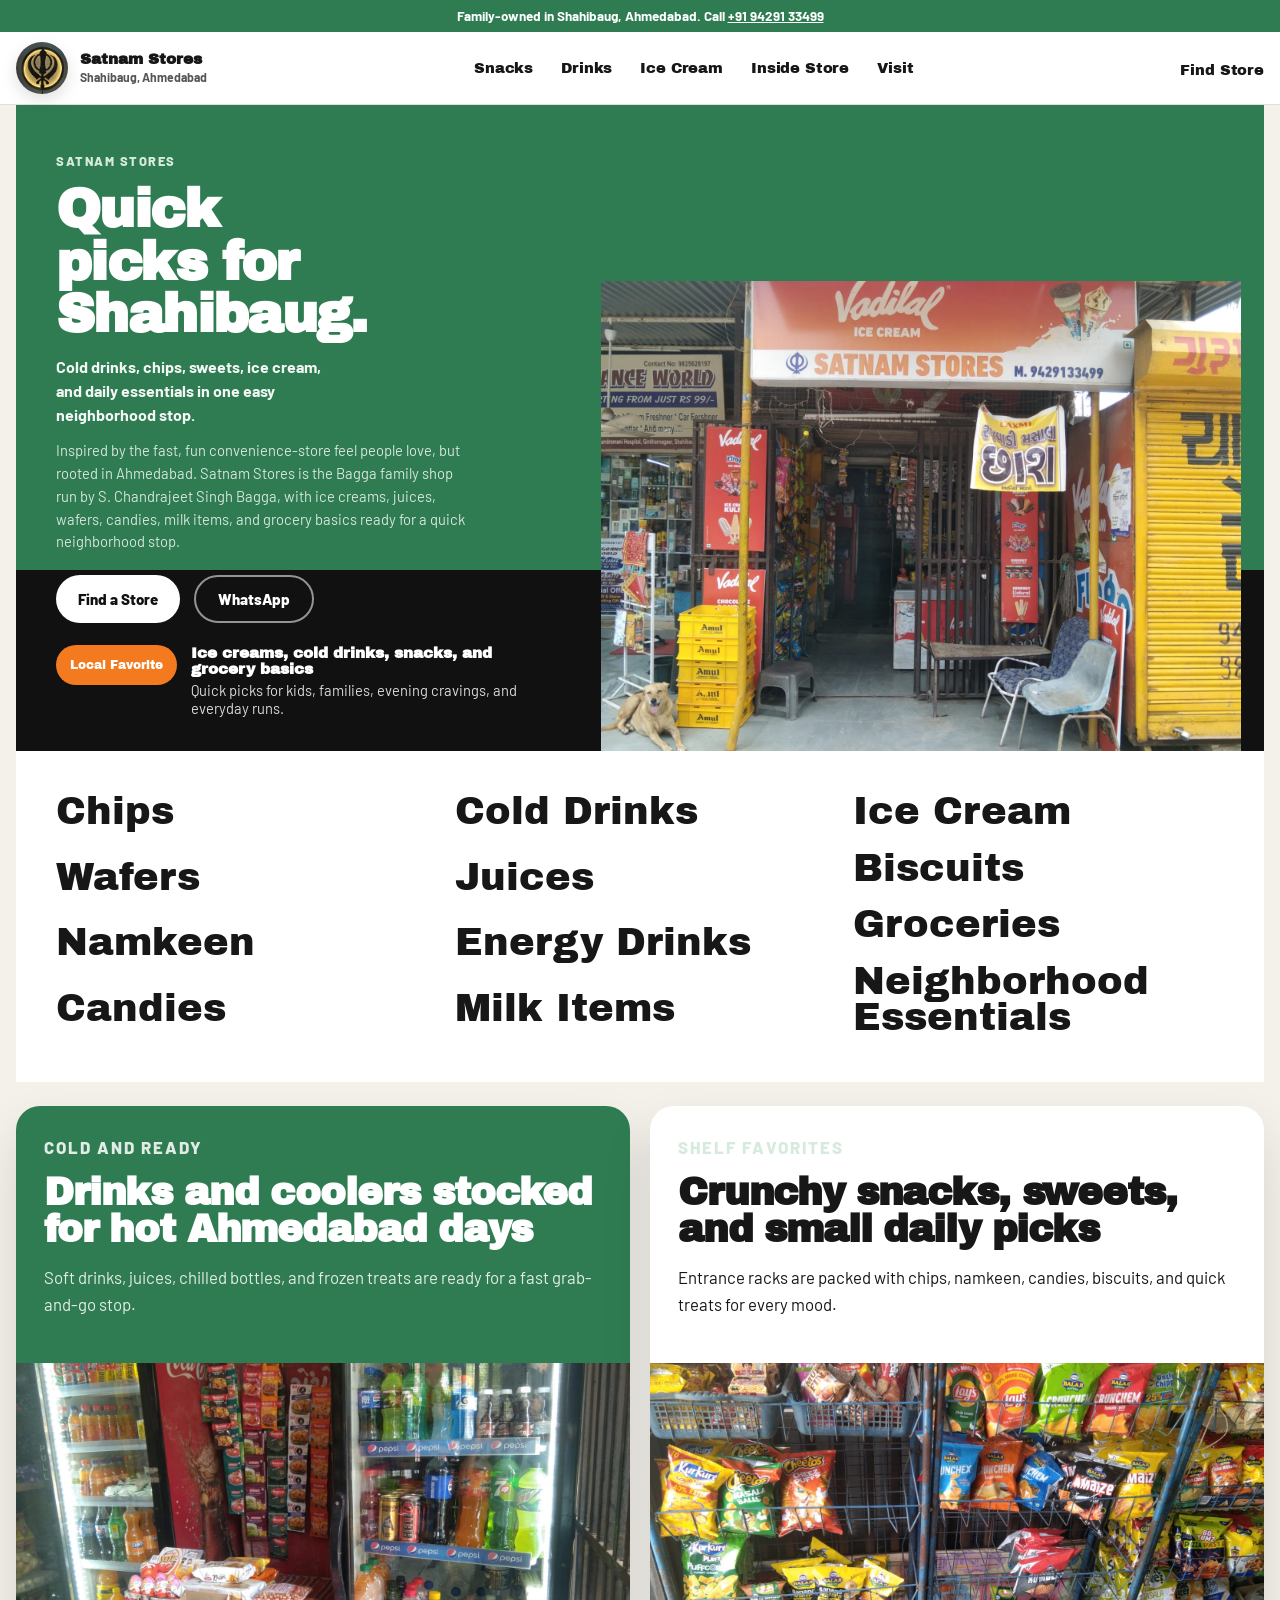
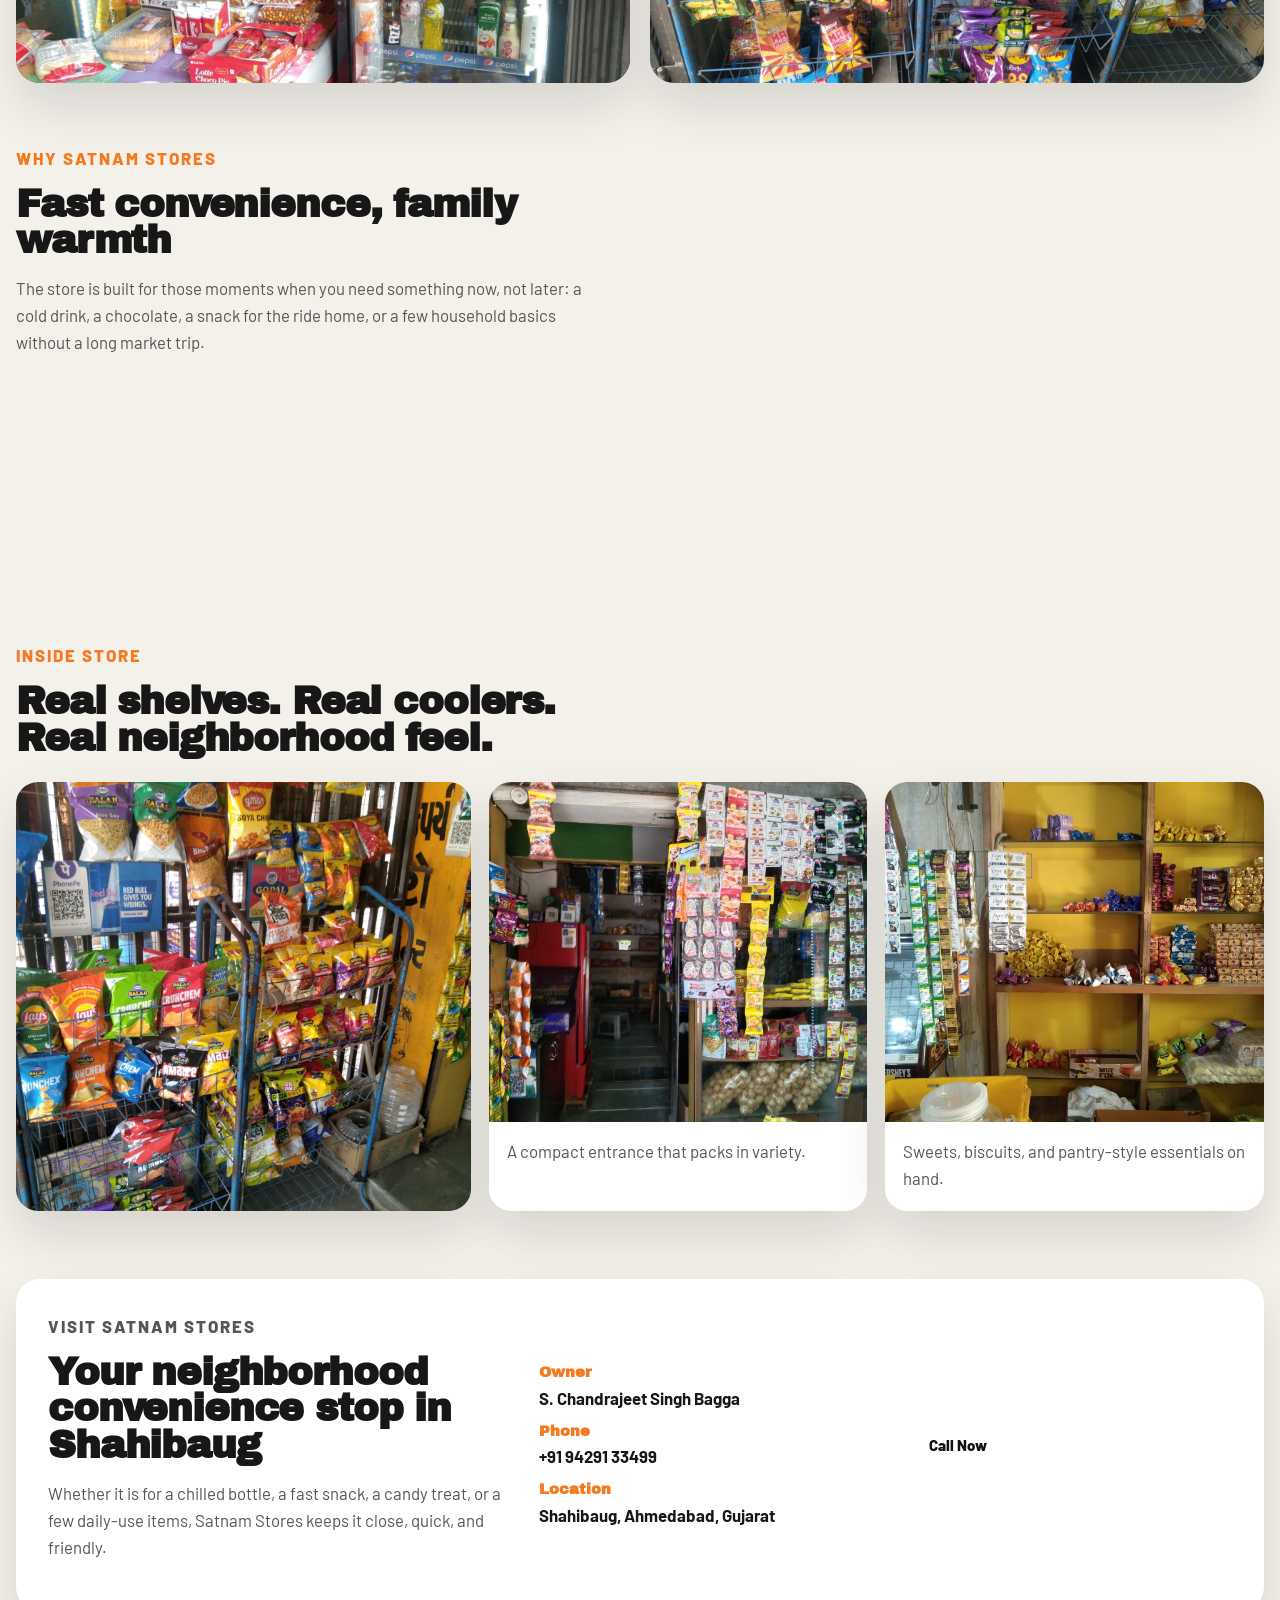
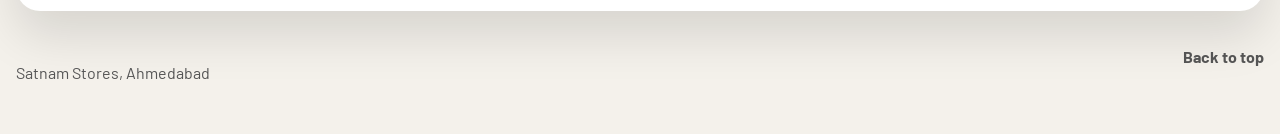
==== commit 3921d14e: "Add subtle site interactions" ====
--- a/index.html
+++ b/index.html
@@ -33,7 +33,14 @@
         </span>
       </a>
 
-      <nav class="main-nav" aria-label="Primary">
+      <button class="menu-toggle" type="button" aria-expanded="false" aria-controls="primary-nav">
+        <span></span>
+        <span></span>
+        <span></span>
+        <span class="sr-only">Toggle navigation</span>
+      </button>
+
+      <nav class="main-nav" id="primary-nav" aria-label="Primary">
         <a href="#favorites">Snacks</a>
         <a href="#coolers">Drinks</a>
         <a href="#favorites">Ice Cream</a>
@@ -200,5 +207,7 @@
     <p>Satnam Stores, Ahmedabad</p>
     <a href="#top">Back to top</a>
   </footer>
+
+  <script src="./script.js"></script>
 </body>
 </html>
--- a/styles.css
+++ b/styles.css
@@ -36,6 +36,18 @@
   color: inherit;
 }
 
+.sr-only {
+  position: absolute;
+  width: 1px;
+  height: 1px;
+  padding: 0;
+  margin: -1px;
+  overflow: hidden;
+  clip: rect(0, 0, 0, 0);
+  white-space: nowrap;
+  border: 0;
+}
+
 .promo-strip {
   padding: 8px 16px;
   background: var(--green);
@@ -75,6 +87,7 @@
   justify-content: space-between;
   gap: 22px;
   min-height: 72px;
+  position: relative;
 }
 
 .brand {
@@ -140,8 +153,45 @@
   color: var(--orange);
 }
 
+.menu-toggle {
+  display: none;
+  width: 46px;
+  height: 46px;
+  padding: 0;
+  border: 0;
+  border-radius: 14px;
+  background: rgba(47, 124, 82, 0.1);
+  cursor: pointer;
+}
+
+.menu-toggle span {
+  display: block;
+  width: 18px;
+  height: 2px;
+  margin: 4px auto;
+  border-radius: 999px;
+  background: var(--ink);
+  transition: transform 180ms ease, opacity 180ms ease;
+}
+
+.menu-toggle[aria-expanded="true"] span:nth-child(1) {
+  transform: translateY(6px) rotate(45deg);
+}
+
+.menu-toggle[aria-expanded="true"] span:nth-child(2) {
+  opacity: 0;
+}
+
+.menu-toggle[aria-expanded="true"] span:nth-child(3) {
+  transform: translateY(-6px) rotate(-45deg);
+}
+
 .nav-cta {
   white-space: nowrap;
+}
+
+.site-header.is-scrolled {
+  box-shadow: 0 10px 28px rgba(17, 17, 17, 0.08);
 }
 
 .hero {
@@ -346,12 +396,23 @@
   overflow: hidden;
   border-radius: 24px;
   box-shadow: var(--shadow);
+  transition: transform 220ms ease, box-shadow 220ms ease;
 }
 
 .feature-card img {
   width: 100%;
   height: 320px;
   object-fit: cover;
+  transition: transform 220ms ease;
+}
+
+.feature-card:hover {
+  transform: translateY(-4px);
+  box-shadow: 0 28px 54px rgba(0, 0, 0, 0.16);
+}
+
+.feature-card:hover img {
+  transform: scale(1.03);
 }
 
 .feature-copy {
@@ -405,6 +466,12 @@
   background: #fff;
   border: 1px solid var(--line);
   box-shadow: var(--shadow);
+  transition: transform 220ms ease, box-shadow 220ms ease;
+}
+
+.story-card:hover {
+  transform: translateY(-4px);
+  box-shadow: 0 22px 40px rgba(0, 0, 0, 0.14);
 }
 
 .section-gallery {
@@ -423,17 +490,28 @@
   overflow: hidden;
   background: #fff;
   box-shadow: var(--shadow);
+  transition: transform 220ms ease, box-shadow 220ms ease;
 }
 
 .gallery-card img {
   width: 100%;
   height: 340px;
   object-fit: cover;
+  transition: transform 220ms ease;
 }
 
 .gallery-large img {
   height: 100%;
   min-height: 100%;
+}
+
+.gallery-card:hover {
+  transform: translateY(-4px);
+  box-shadow: 0 22px 40px rgba(0, 0, 0, 0.14);
+}
+
+.gallery-card:hover img {
+  transform: scale(1.03);
 }
 
 .gallery-card figcaption {
@@ -489,6 +567,17 @@
   font-weight: 700;
 }
 
+.reveal-on-scroll {
+  opacity: 0;
+  transform: translateY(24px);
+  transition: opacity 500ms ease, transform 500ms ease;
+}
+
+.reveal-on-scroll.is-visible {
+  opacity: 1;
+  transform: translateY(0);
+}
+
 @media (max-width: 1080px) {
   .main-nav {
     gap: 16px;
@@ -523,24 +612,50 @@
   .nav-shell {
     min-height: auto;
     padding: 14px 0;
-    align-items: flex-start;
-    flex-direction: column;
-  }
-
-  .main-nav {
+    align-items: center;
+    flex-wrap: wrap;
+  }
+
+  .menu-toggle {
+    display: inline-block;
+  }
+
+  .main-nav,
+  .nav-cta {
+    display: none;
+  }
+
+  .main-nav.is-open {
     width: 100%;
-    flex-wrap: wrap;
-    justify-content: flex-start;
-    gap: 16px 20px;
-  }
-
-  .main-nav a,
-  .nav-cta a {
+    display: grid;
+    gap: 8px;
+    margin-top: 10px;
+    padding: 14px;
+    border-radius: 22px;
+    background: rgba(255, 255, 255, 0.98);
+    box-shadow: 0 20px 40px rgba(17, 17, 17, 0.08);
+  }
+
+  .main-nav.is-open a {
+    padding: 10px 8px;
     font-size: 0.94rem;
   }
 
-  .nav-cta {
+  .nav-cta.is-open {
     width: 100%;
+    display: block;
+    margin-top: 10px;
+  }
+
+  .nav-cta.is-open a {
+    width: 100%;
+    display: inline-flex;
+    align-items: center;
+    justify-content: center;
+    min-height: 48px;
+    border-radius: 18px;
+    background: #fff;
+    box-shadow: 0 16px 34px rgba(17, 17, 17, 0.08);
   }
 
   .hero,
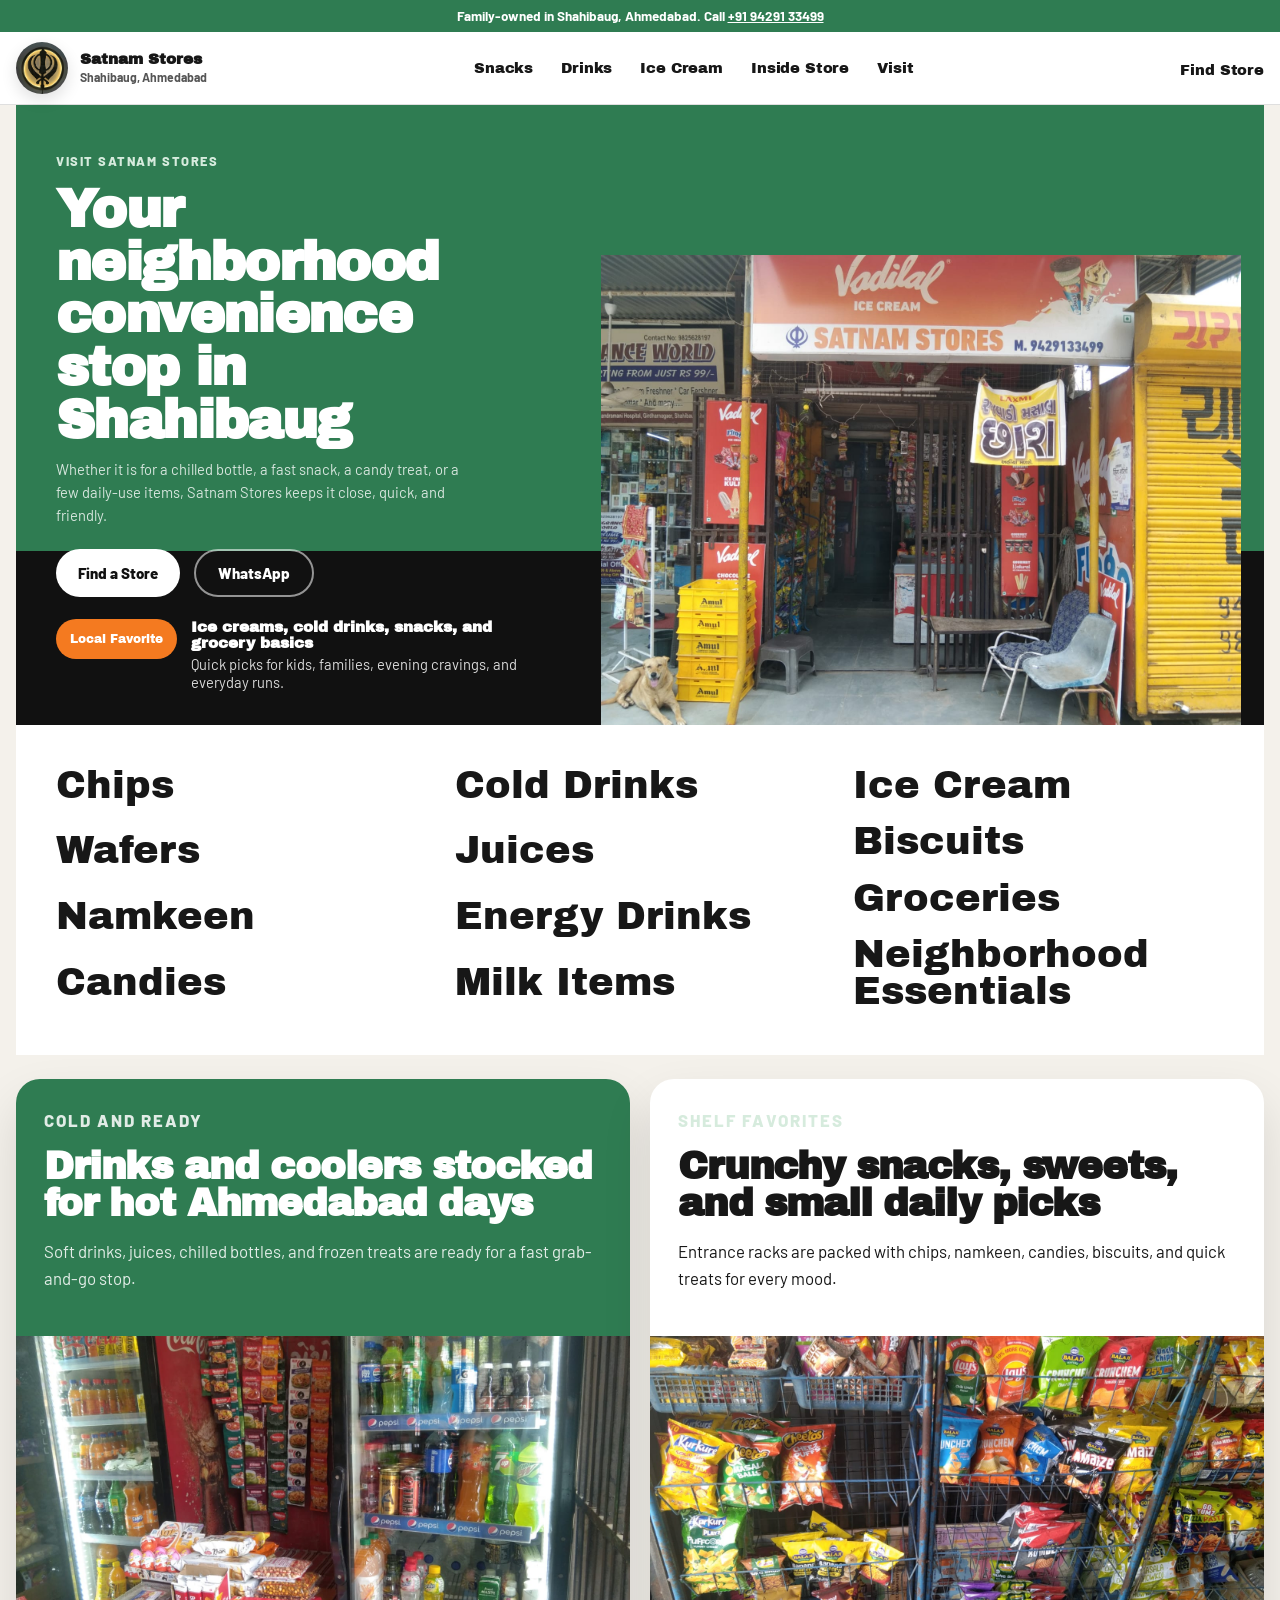
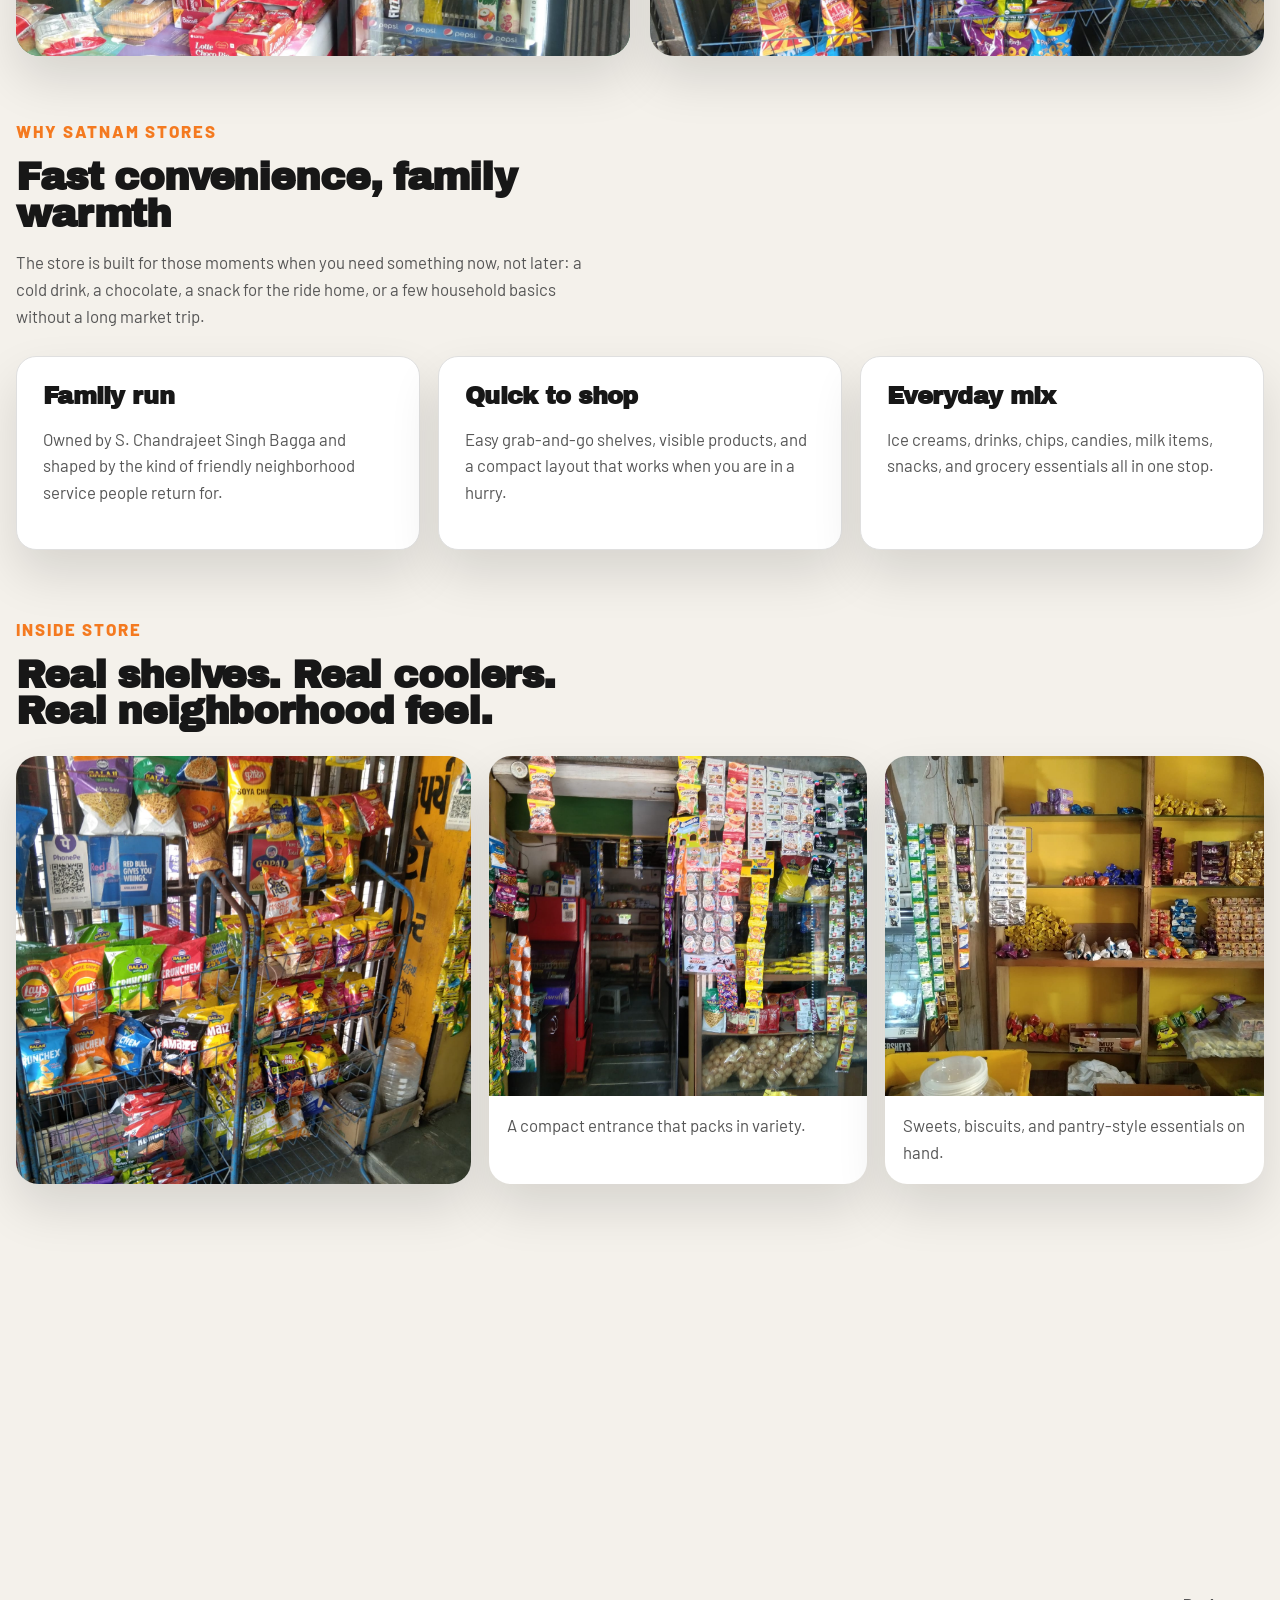
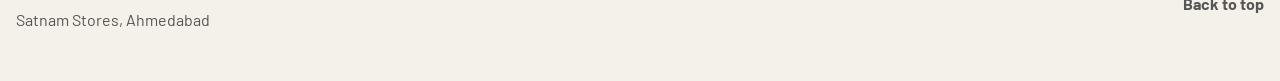
==== commit 37d9c326: "Restore original site logo" ====
--- a/index.html
+++ b/index.html
@@ -57,13 +57,11 @@
   <main>
     <section class="hero">
       <div class="hero-copy">
-        <p class="eyebrow">Satnam Stores</p>
-        <h1>Quick picks for Shahibaug.</h1>
-        <p class="hero-subhead">Cold drinks, chips, sweets, ice cream, and daily essentials in one easy neighborhood stop.</p>
+        <p class="eyebrow">Visit Satnam Stores</p>
+        <h1>Your neighborhood convenience stop in Shahibaug</h1>
         <p class="hero-text">
-          Inspired by the fast, fun convenience-store feel people love, but rooted in Ahmedabad.
-          Satnam Stores is the Bagga family shop run by S. Chandrajeet Singh Bagga, with ice creams,
-          juices, wafers, candies, milk items, and grocery basics ready for a quick neighborhood stop.
+          Whether it is for a chilled bottle, a fast snack, a candy treat, or a few daily-use items,
+          Satnam Stores keeps it close, quick, and friendly.
         </p>
 
         <div class="hero-actions">
@@ -185,8 +183,7 @@
         <p class="eyebrow">Visit Satnam Stores</p>
         <h2>Your neighborhood convenience stop in Shahibaug</h2>
         <p>
-          Whether it is for a chilled bottle, a fast snack, a candy treat, or a few daily-use items,
-          Satnam Stores keeps it close, quick, and friendly.
+          Stop by for quick snacks, cold drinks, sweets, and daily essentials with the warmth of a neighborhood family store.
         </p>
       </div>
 
--- a/styles.css
+++ b/styles.css
@@ -620,6 +620,11 @@
     display: inline-block;
   }
 
+  .brand-mark {
+    width: 48px;
+    height: 48px;
+  }
+
   .main-nav,
   .nav-cta {
     display: none;
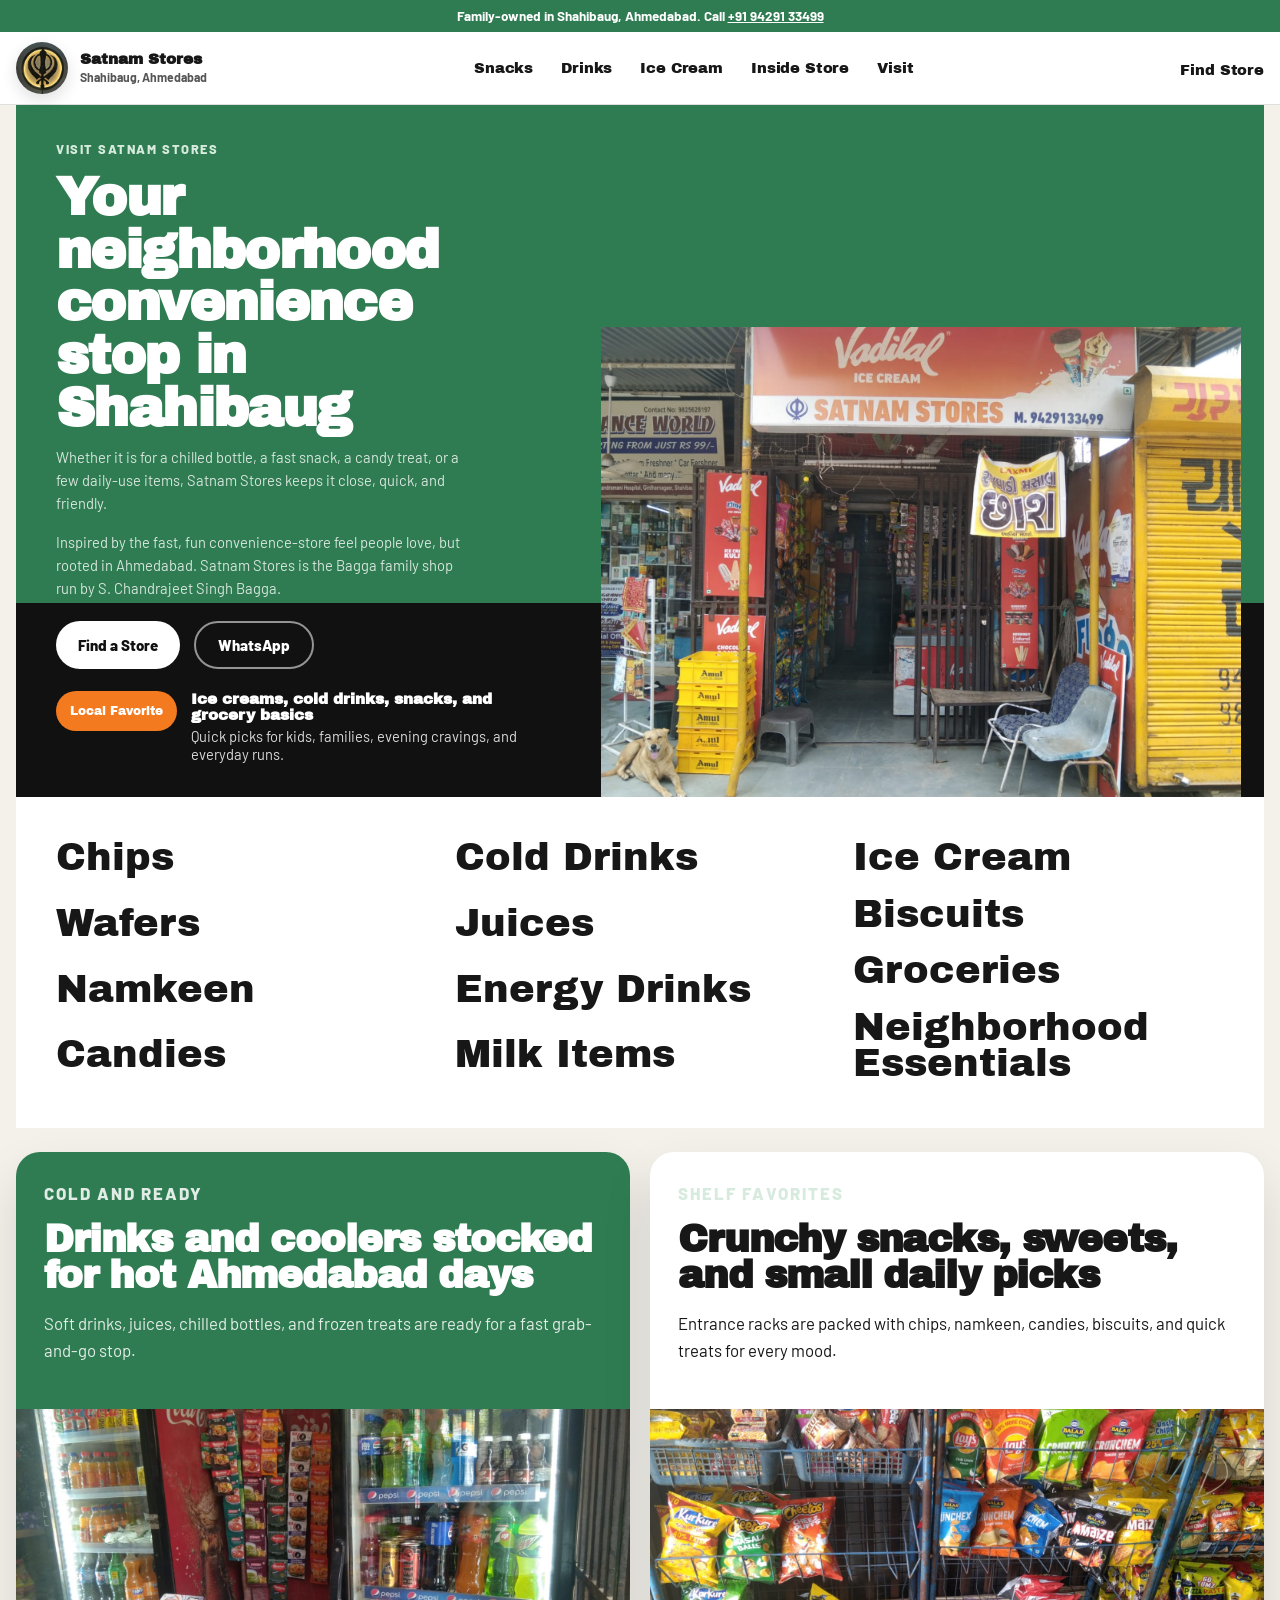
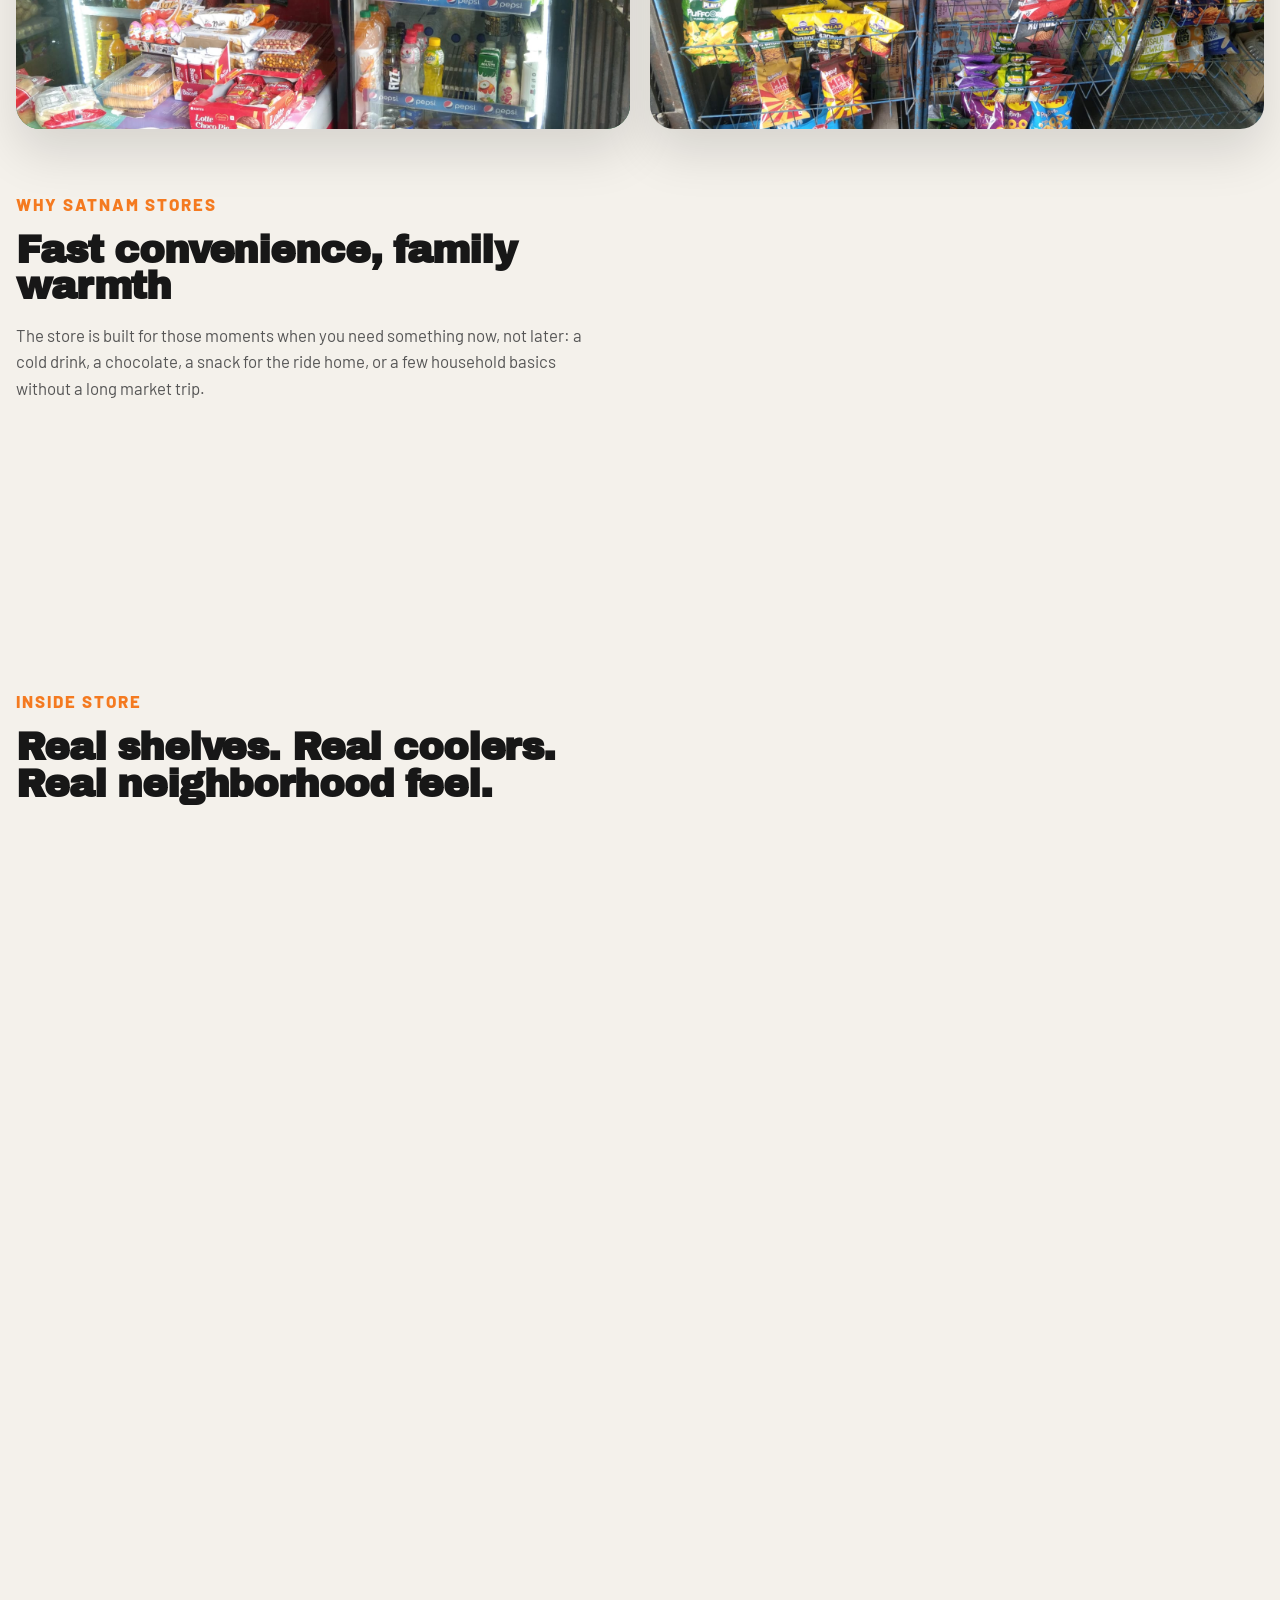
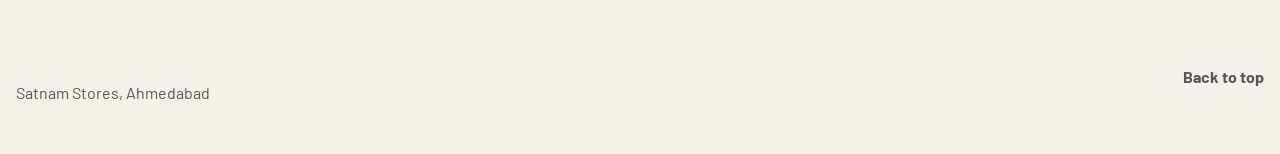
==== commit d786b97a: "Refine hero copy and spacing" ====
--- a/index.html
+++ b/index.html
@@ -63,6 +63,10 @@
           Whether it is for a chilled bottle, a fast snack, a candy treat, or a few daily-use items,
           Satnam Stores keeps it close, quick, and friendly.
         </p>
+        <p class="hero-text hero-text-secondary">
+          Inspired by the fast, fun convenience-store feel people love, but rooted in Ahmedabad.
+          Satnam Stores is the Bagga family shop run by S. Chandrajeet Singh Bagga.
+        </p>
 
         <div class="hero-actions">
           <a class="button button-primary" href="https://www.google.com/maps/search/?api=1&amp;query=Satnam+Stores+Shahibaug+Ahmedabad+Gujarat" target="_blank" rel="noreferrer">Find a Store</a>
--- a/styles.css
+++ b/styles.css
@@ -205,7 +205,8 @@
 .hero-copy {
   padding: 48px 40px 34px;
   color: #fff;
-  align-self: center;
+  align-self: start;
+  padding-top: 36px;
 }
 
 .eyebrow {
@@ -267,6 +268,10 @@
   color: rgba(255, 255, 255, 0.8);
   font-size: 0.92rem;
   line-height: 1.55;
+}
+
+.hero-text-secondary {
+  margin-top: -6px;
 }
 
 .hero-actions,
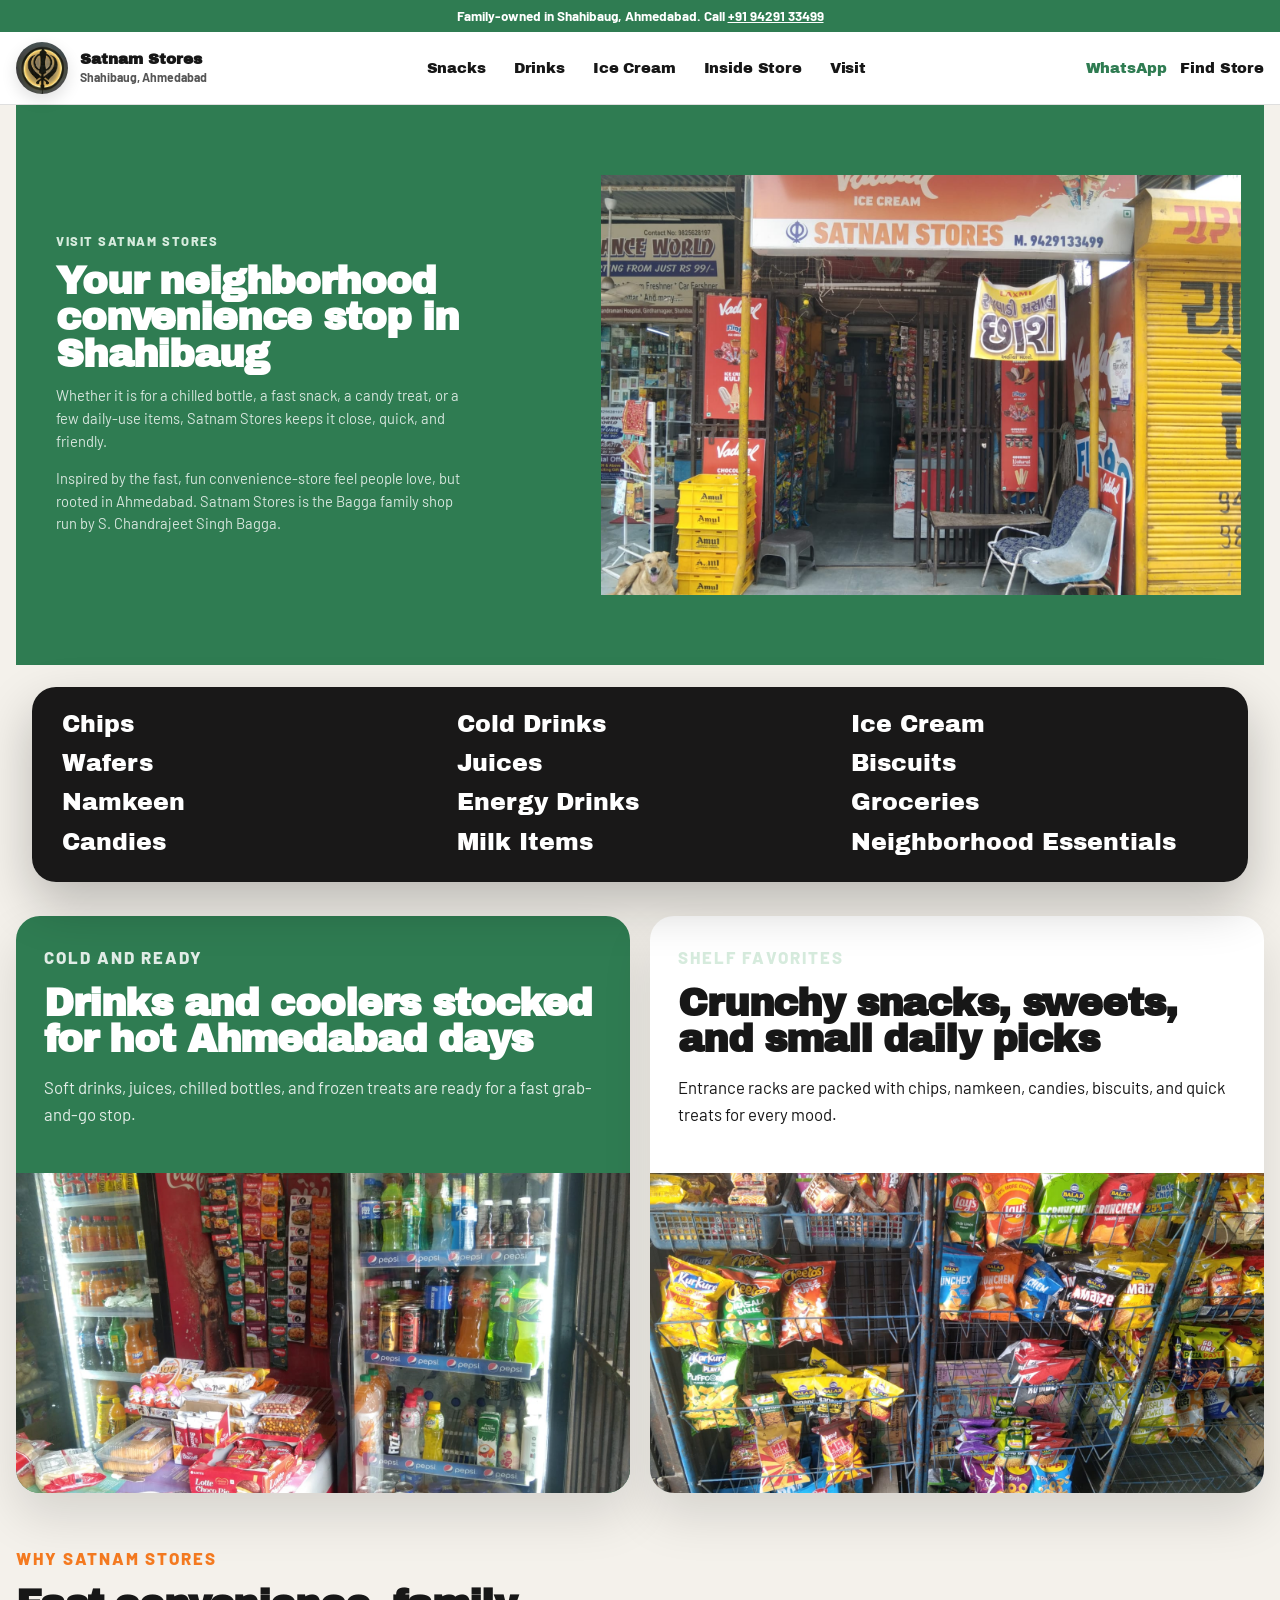
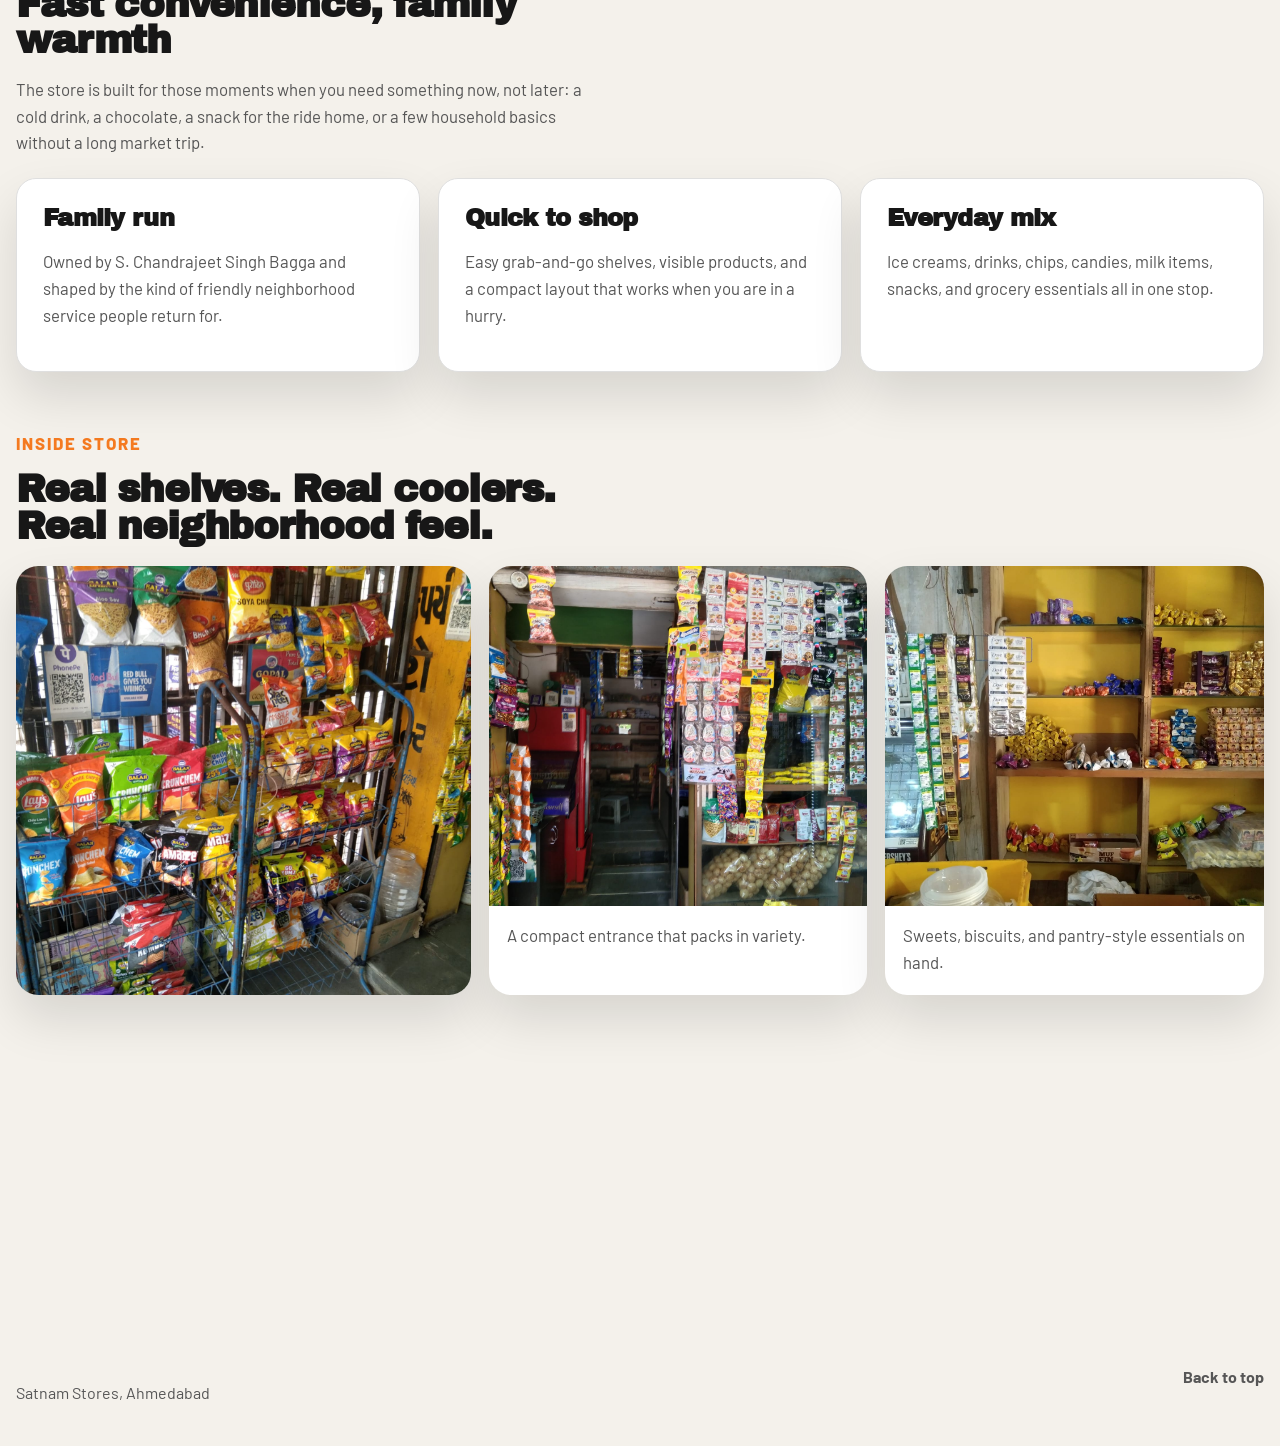
==== commit 8ec127d5: "Refine hero and featured card layout" ====
--- a/index.html
+++ b/index.html
@@ -49,6 +49,7 @@
       </nav>
 
       <div class="nav-cta">
+        <a class="nav-whatsapp" href="https://wa.me/919429133499" target="_blank" rel="noreferrer">WhatsApp</a>
         <a href="https://www.google.com/maps/search/?api=1&amp;query=Satnam+Stores+Shahibaug+Ahmedabad+Gujarat" target="_blank" rel="noreferrer">Find Store</a>
       </div>
     </div>
@@ -58,7 +59,7 @@
     <section class="hero">
       <div class="hero-copy">
         <p class="eyebrow">Visit Satnam Stores</p>
-        <h1>Your neighborhood convenience stop in Shahibaug</h1>
+        <h2>Your neighborhood convenience stop in Shahibaug</h2>
         <p class="hero-text">
           Whether it is for a chilled bottle, a fast snack, a candy treat, or a few daily-use items,
           Satnam Stores keeps it close, quick, and friendly.
@@ -68,18 +69,6 @@
           Satnam Stores is the Bagga family shop run by S. Chandrajeet Singh Bagga.
         </p>
 
-        <div class="hero-actions">
-          <a class="button button-primary" href="https://www.google.com/maps/search/?api=1&amp;query=Satnam+Stores+Shahibaug+Ahmedabad+Gujarat" target="_blank" rel="noreferrer">Find a Store</a>
-          <a class="button button-secondary" href="https://wa.me/919429133499" target="_blank" rel="noreferrer">WhatsApp</a>
-        </div>
-
-        <div class="hero-offer">
-          <span class="offer-badge">Local Favorite</span>
-          <div>
-            <strong>Ice creams, cold drinks, snacks, and grocery basics</strong>
-            <p>Quick picks for kids, families, evening cravings, and everyday runs.</p>
-          </div>
-        </div>
       </div>
 
       <div class="hero-media">
--- a/styles.css
+++ b/styles.css
@@ -187,7 +187,14 @@
 }
 
 .nav-cta {
+  display: flex;
+  align-items: center;
+  gap: 14px;
   white-space: nowrap;
+}
+
+.nav-whatsapp {
+  color: var(--green);
 }
 
 .site-header.is-scrolled {
@@ -199,14 +206,16 @@
   grid-template-columns: 0.9fr 1.1fr;
   align-items: stretch;
   min-height: 560px;
-  background: linear-gradient(180deg, var(--green) 0 72%, var(--black) 72% 100%);
+  margin-top: 0;
+  background: var(--green);
+  border-bottom-left-radius: 0;
+  border-bottom-right-radius: 0;
 }
 
 .hero-copy {
-  padding: 48px 40px 34px;
+  padding: 28px 40px 30px;
   color: #fff;
-  align-self: start;
-  padding-top: 36px;
+  align-self: center;
 }
 
 .eyebrow {
@@ -264,21 +273,15 @@
 
 .hero-text {
   max-width: 52ch;
-  margin: 12px 0 22px;
+  margin: 12px 0 14px;
   color: rgba(255, 255, 255, 0.8);
   font-size: 0.92rem;
   line-height: 1.55;
 }
 
 .hero-text-secondary {
-  margin-top: -6px;
-}
-
-.hero-actions,
-.visit-actions {
-  display: flex;
-  flex-wrap: wrap;
-  gap: 14px;
+  margin-top: 0;
+  margin-bottom: 0;
 }
 
 .button {
@@ -309,57 +312,23 @@
   border: 2px solid rgba(255, 255, 255, 0.55);
 }
 
-.hero-offer {
-  display: grid;
-  grid-template-columns: auto 1fr;
-  gap: 14px;
-  align-items: start;
-  margin-top: 22px;
-  max-width: 480px;
-}
-
-.offer-badge {
-  display: inline-flex;
-  align-items: center;
-  justify-content: center;
-  min-width: 112px;
-  min-height: 40px;
-  padding: 0 14px;
-  border-radius: 999px;
-  background: var(--orange);
-  color: #fff;
-  font-family: "Archivo Black", sans-serif;
-  font-size: 0.76rem;
-}
-
-.hero-offer strong {
-  display: block;
-  font-family: "Archivo Black", sans-serif;
-  font-size: 0.95rem;
-}
-
-.hero-offer p {
-  margin: 4px 0 0;
-  color: rgba(255, 255, 255, 0.84);
-  font-size: 0.92rem;
-}
-
 .hero-media {
   position: relative;
   display: flex;
-  align-items: end;
+  align-items: center;
   justify-content: center;
   overflow: hidden;
+  padding: 18px 0;
 }
 
 .hero-card {
   width: min(640px, 100%);
-  align-self: end;
+  align-self: center;
 }
 
 .hero-card img {
   width: 100%;
-  max-height: 470px;
+  max-height: 420px;
   object-fit: cover;
   object-position: center;
 }
@@ -368,31 +337,45 @@
   display: grid;
   grid-template-columns: repeat(3, 1fr);
   gap: 28px;
-  padding: 42px 40px 46px;
-  background: #fff;
+  padding: 26px 30px 28px;
+  background: rgba(16, 16, 16, 0.96);
+  width: calc(100% - 64px);
+  max-width: none;
+  margin: 22px auto 0;
+  position: relative;
+  z-index: 3;
+  justify-items: center;
+  align-items: start;
+  border-radius: 24px;
+  box-shadow: 0 22px 52px rgba(0, 0, 0, 0.24);
 }
 
 .category-column {
   display: grid;
-  gap: 20px;
+  gap: 16px;
+  width: 100%;
 }
 
 .category-column a {
   text-decoration: none;
   font-family: "Archivo Black", sans-serif;
-  font-size: clamp(1.8rem, 3vw, 3rem);
-  line-height: 0.95;
+  font-size: clamp(1.15rem, 1.85vw, 2.1rem);
+  line-height: 0.98;
+  color: #fff;
+  text-shadow: none;
+  transition: color 180ms ease, transform 180ms ease;
 }
 
 .category-column a:hover {
-  color: var(--orange);
+  color: #ffd08c;
+  transform: translateX(2px);
 }
 
 .feature-band {
   display: grid;
   grid-template-columns: 1fr 1fr;
   gap: 20px;
-  padding: 24px 0 10px;
+  padding: 34px 0 12px;
 }
 
 .feature-card {
@@ -439,12 +422,12 @@
 }
 
 .section {
-  padding: 52px 0 24px;
+  padding: 40px 0 16px;
 }
 
 .section-heading {
   max-width: 64ch;
-  margin-bottom: 26px;
+  margin-bottom: 22px;
 }
 
 .section-heading .eyebrow {
@@ -463,6 +446,7 @@
   display: grid;
   grid-template-columns: repeat(3, 1fr);
   gap: 18px;
+  align-items: stretch;
 }
 
 .story-card {
@@ -487,6 +471,7 @@
   display: grid;
   grid-template-columns: 1.2fr 1fr 1fr;
   gap: 18px;
+  align-items: stretch;
 }
 
 .gallery-card {
@@ -528,9 +513,9 @@
   grid-template-columns: 1.15fr 0.85fr 0.8fr;
   gap: 24px;
   align-items: center;
-  margin-top: 44px;
-  margin-bottom: 36px;
-  padding: 34px 32px;
+  margin-top: 26px;
+  margin-bottom: 26px;
+  padding: 30px 32px;
   background: #fff;
   border-radius: 24px;
   box-shadow: var(--shadow);
@@ -563,7 +548,7 @@
   display: flex;
   justify-content: space-between;
   gap: 16px;
-  padding: 0 0 36px;
+  padding: 6px 0 28px;
   color: var(--gray-strong);
 }
 
@@ -598,7 +583,7 @@
   }
 
   .hero-card img {
-    max-height: 520px;
+    max-height: 460px;
   }
 
   .feature-band,
@@ -653,7 +638,8 @@
 
   .nav-cta.is-open {
     width: 100%;
-    display: block;
+    display: grid;
+    gap: 10px;
     margin-top: 10px;
   }
 
@@ -679,7 +665,7 @@
   }
 
   .hero-copy {
-    padding: 38px 20px 24px;
+    padding: 26px 20px 18px;
   }
 
   .category-panel,
@@ -690,7 +676,9 @@
   }
 
   .category-panel {
-    padding: 28px 20px 32px;
+    width: min(100% - 20px, 700px);
+    margin: 16px auto 0;
+    padding: 18px 18px 20px;
   }
 
   .category-column a {
@@ -707,11 +695,6 @@
     height: 280px;
   }
 
-  .hero-actions,
-  .visit-actions {
-    flex-direction: column;
-  }
-
   .hero-subhead {
     max-width: 100%;
   }
@@ -720,12 +703,10 @@
     width: 100%;
   }
 
-  .hero-offer {
-    grid-template-columns: 1fr;
-  }
-
   .visit-strip {
-    padding: 24px 20px;
+    margin-top: 24px;
+    margin-bottom: 22px;
+    padding: 22px 20px;
   }
 
   .site-footer {
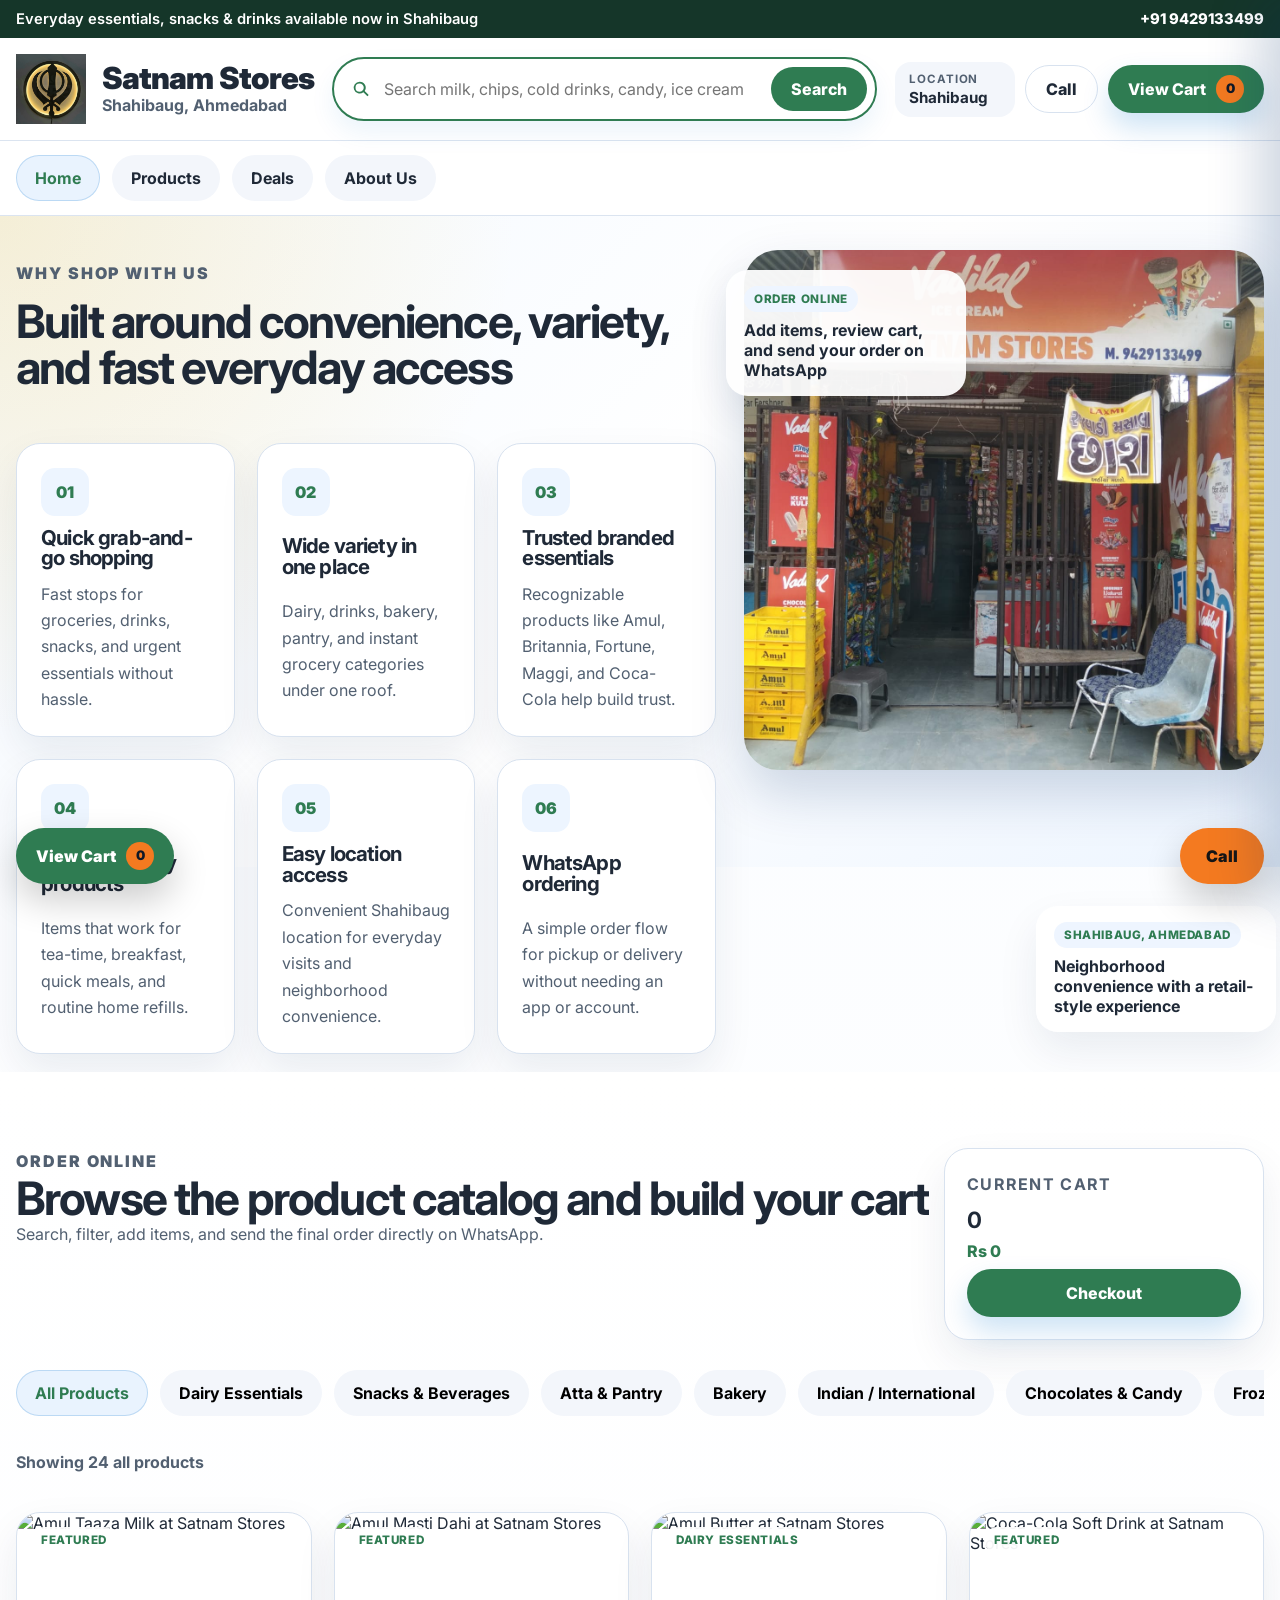
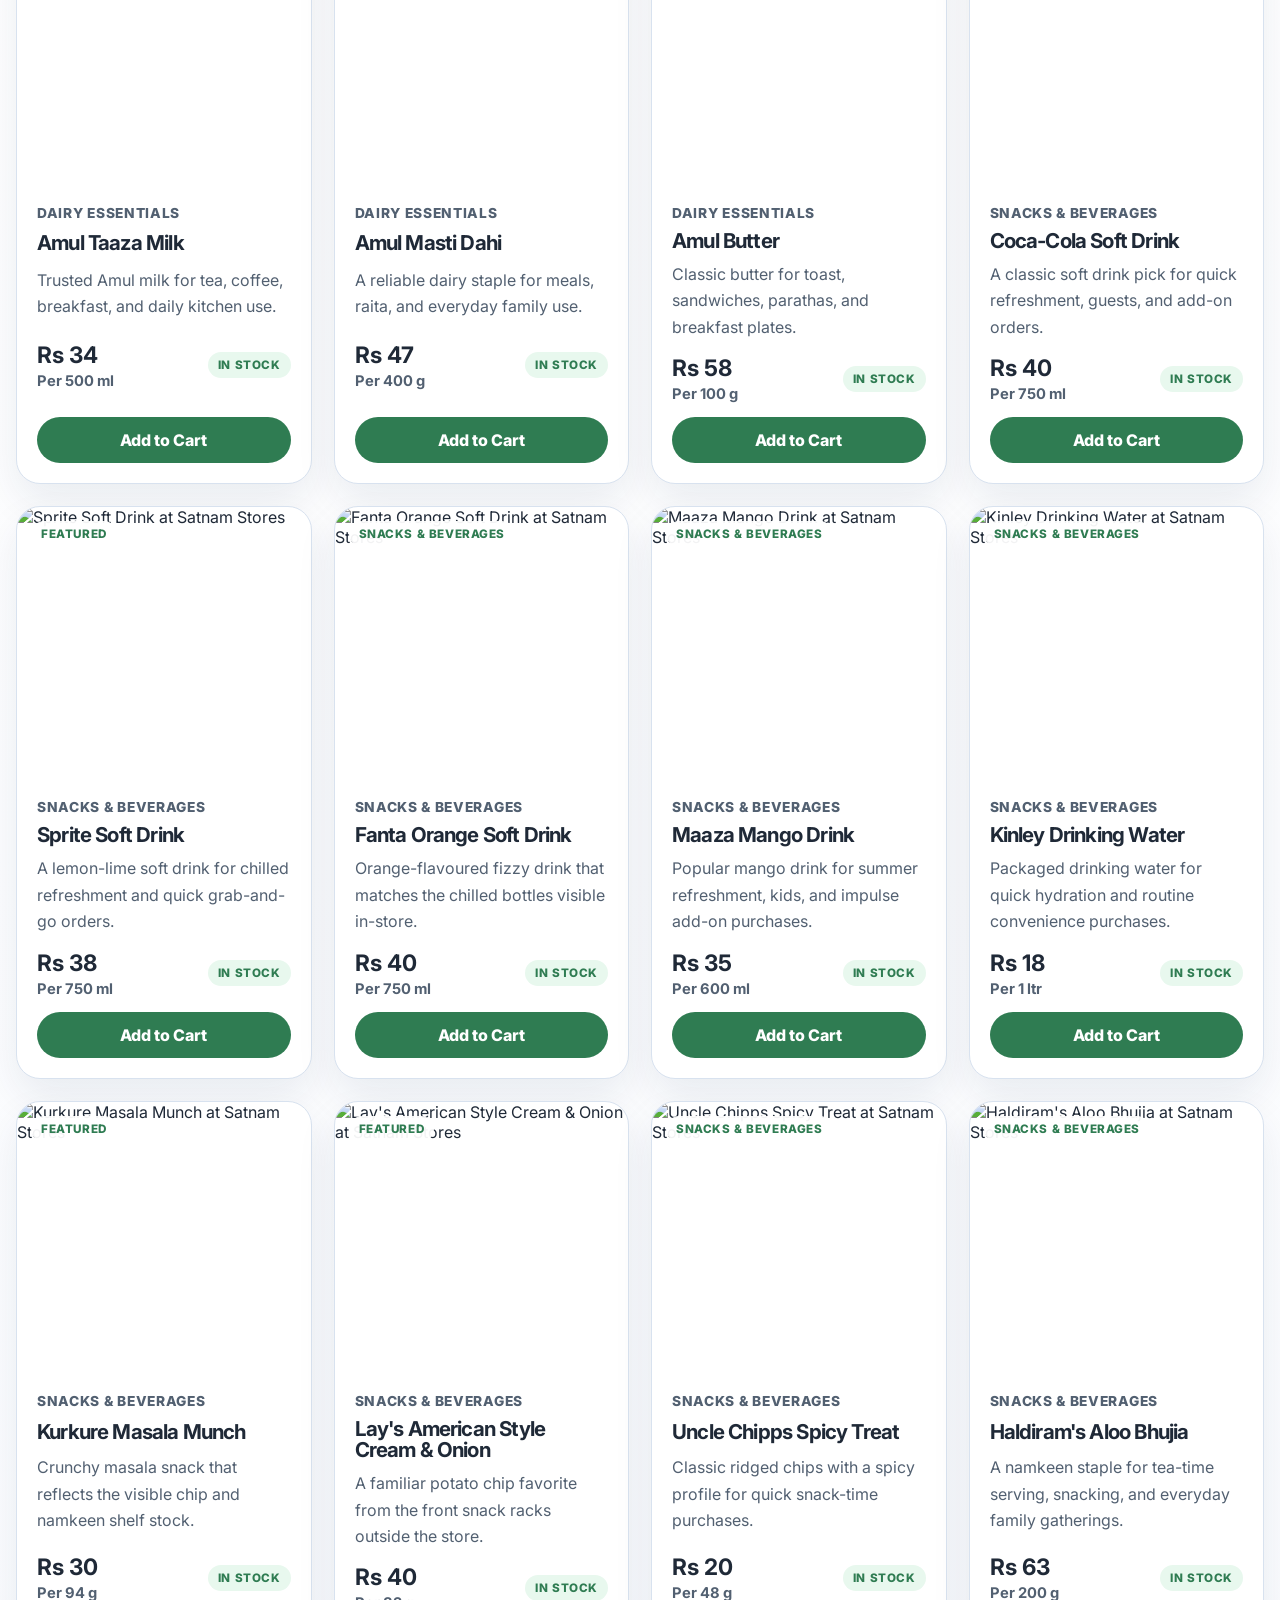
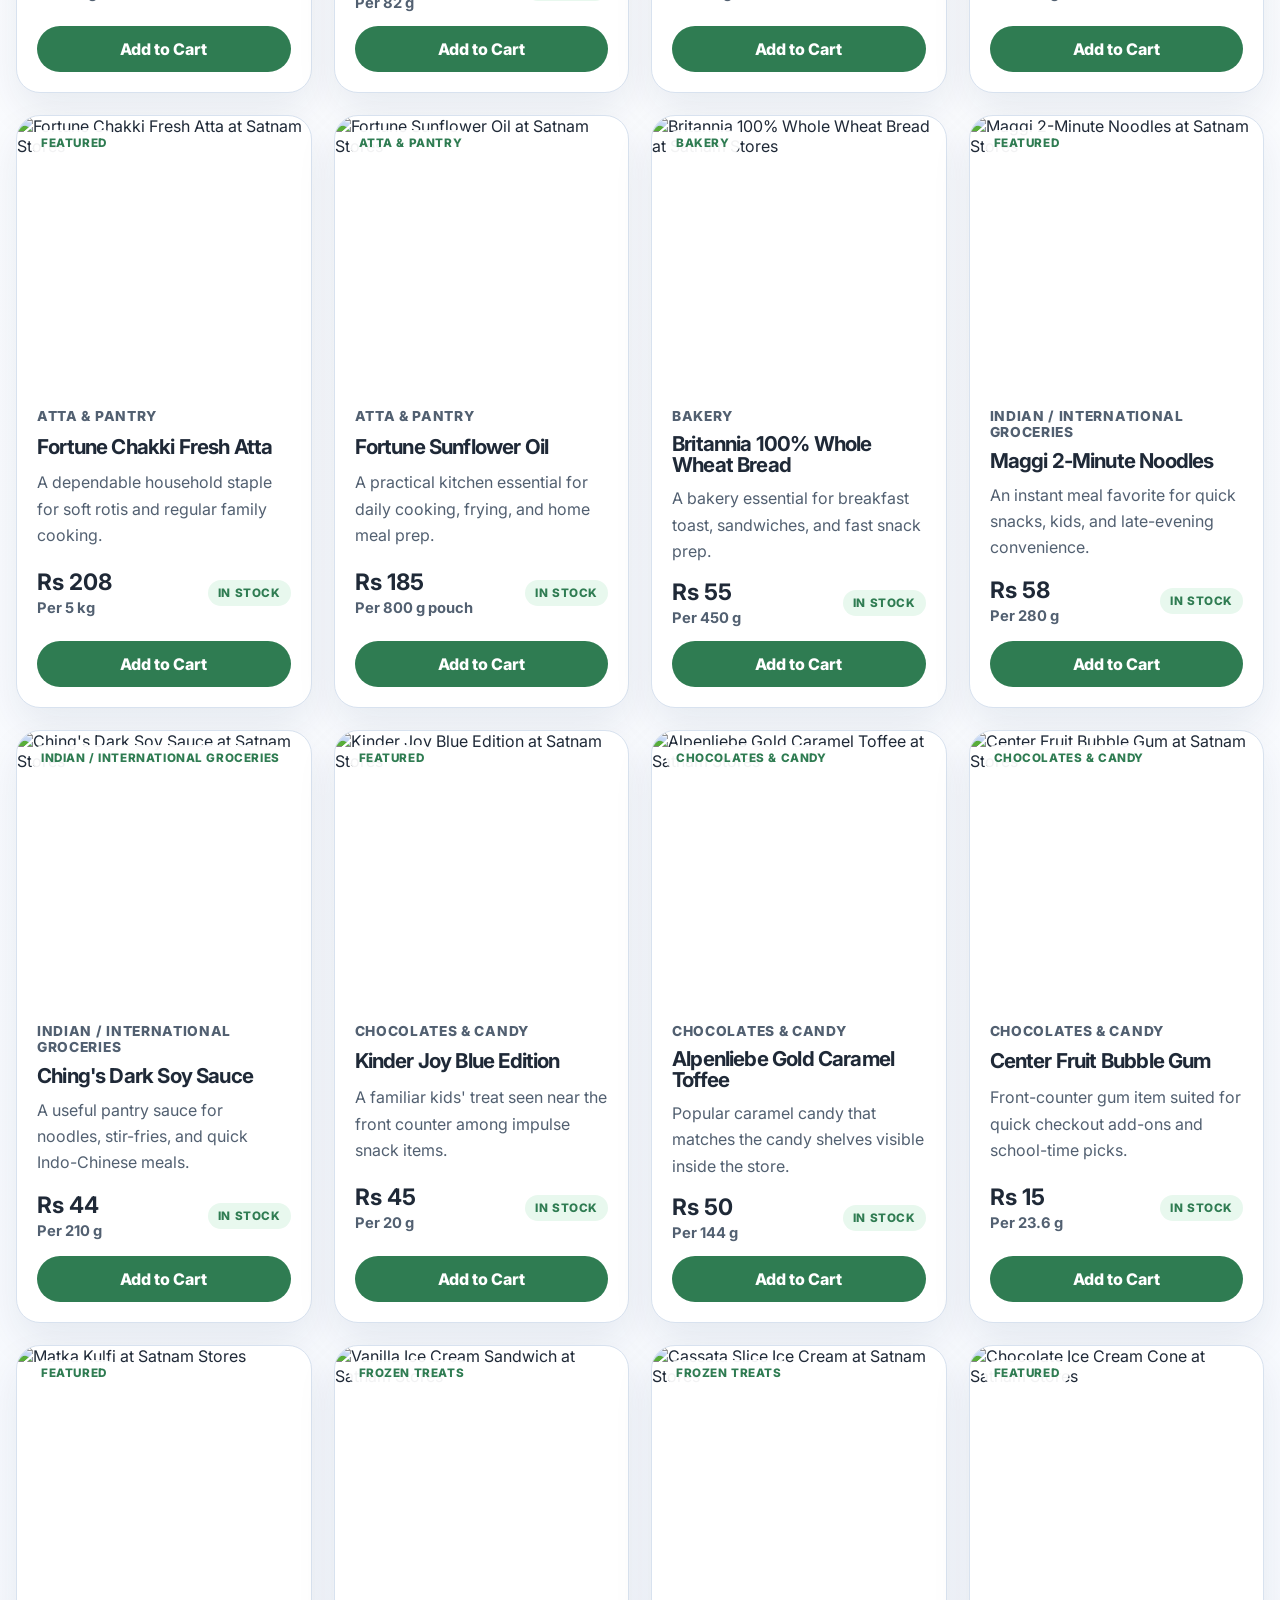
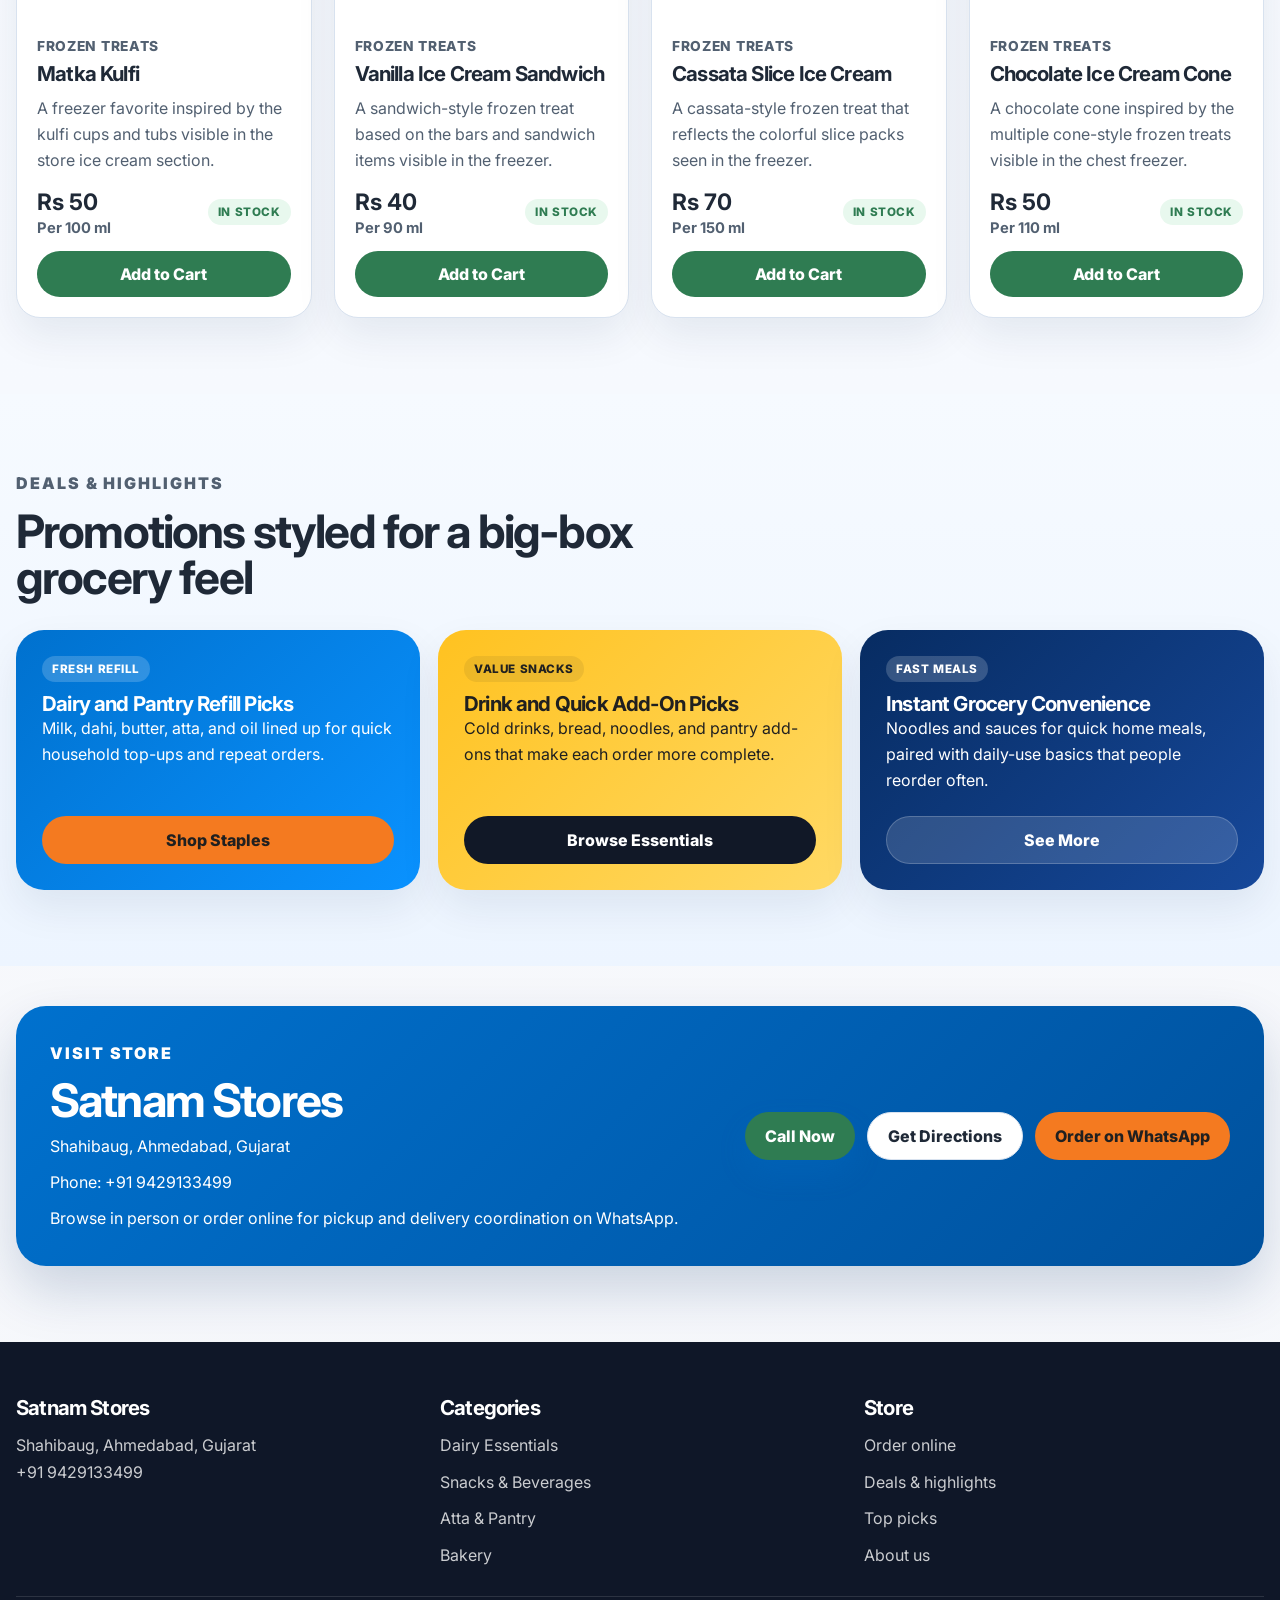
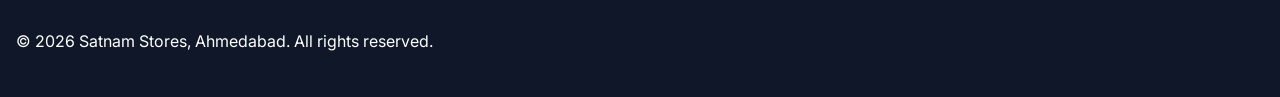
==== commit 133b8734: "Adopt Ahmedabad storefront site design" ====
--- a/index.html
+++ b/index.html
@@ -3,199 +3,363 @@
 <head>
   <meta charset="UTF-8">
   <meta name="viewport" content="width=device-width, initial-scale=1.0">
-  <title>Satnam Stores | Shahibaug Convenience Store</title>
+  <title>Satnam Stores Ahmedabad | Grocery Ordering, Snacks & Daily Essentials</title>
   <meta
     name="description"
-    content="Satnam Stores is a family-owned convenience store in Shahibaug, Ahmedabad, with ice creams, drinks, chips, sweets, milk items, snacks, and groceries."
+    content="Order groceries, snacks, drinks, dairy, pantry items, and daily essentials from Satnam Stores in Shahibaug, Ahmedabad through a clean WhatsApp ordering experience."
   >
   <link rel="preconnect" href="https://fonts.googleapis.com">
   <link rel="preconnect" href="https://fonts.gstatic.com" crossorigin>
   <link
-    href="https://fonts.googleapis.com/css2?family=Archivo+Black&family=Barlow:wght@400;500;600;700;800&display=swap"
+    href="https://fonts.googleapis.com/css2?family=Inter:wght@400;500;600;700;800;900&display=swap"
     rel="stylesheet"
   >
   <link rel="stylesheet" href="./styles.css">
 </head>
-<body>
-  <div class="promo-strip">
-    Family-owned in Shahibaug, Ahmedabad. Call <a href="tel:+919429133499">+91 94291 33499</a>
+<body data-page="home">
+  <div class="topbar">
+    <div class="container topbar-inner">
+      <p>Everyday essentials, snacks &amp; drinks available now in Shahibaug</p>
+      <a href="tel:+919429133499">+91 9429133499</a>
+    </div>
   </div>
 
   <header class="site-header" id="top">
-    <div class="nav-shell">
-      <a class="brand" href="#top" aria-label="Satnam Stores home">
-        <span class="brand-mark">
-          <img src="./assets/khanda-symbol.webp" alt="Khanda Sahib symbol">
+    <div class="container header-main">
+      <a class="brand" href="#top" aria-label="Satnam Stores Ahmedabad home">
+        <span class="brand-badge">
+          <img src="./assets/khanda-symbol.webp" alt="Khanda symbol logo">
         </span>
-        <span class="brand-text">
+        <span class="brand-copy">
           <strong>Satnam Stores</strong>
           <span>Shahibaug, Ahmedabad</span>
         </span>
       </a>
 
-      <button class="menu-toggle" type="button" aria-expanded="false" aria-controls="primary-nav">
+      <form class="search-shell" id="search-form" role="search">
+        <label class="sr-only" for="site-search">Search products</label>
+        <svg viewBox="0 0 24 24" aria-hidden="true">
+          <path d="M10.5 4a6.5 6.5 0 1 0 4.09 11.56l4.42 4.42 1.41-1.41-4.42-4.42A6.5 6.5 0 0 0 10.5 4Zm0 2a4.5 4.5 0 1 1 0 9 4.5 4.5 0 0 1 0-9Z"></path>
+        </svg>
+        <input
+          id="site-search"
+          name="q"
+          type="search"
+          placeholder="Search milk, chips, cold drinks, candy, ice cream, bread, atta and more"
+          autocomplete="off"
+        >
+        <button type="submit">Search</button>
+      </form>
+
+      <div class="header-actions">
+        <a class="header-chip" href="#visit">
+          <span class="header-chip-label">Location</span>
+          <strong>Shahibaug</strong>
+        </a>
+        <a class="header-button header-button-light" href="tel:+919429133499">Call</a>
+        <button class="header-button header-button-primary cart-launch" type="button" data-open-cart>
+          <span>View Cart</span>
+          <span class="cart-count-badge" data-cart-count>0</span>
+        </button>
+      </div>
+
+      <button class="menu-toggle" type="button" aria-expanded="false" aria-controls="mobile-panel">
         <span></span>
         <span></span>
         <span></span>
-        <span class="sr-only">Toggle navigation</span>
+        <span class="sr-only">Open menu</span>
       </button>
-
-      <nav class="main-nav" id="primary-nav" aria-label="Primary">
-        <a href="#favorites">Snacks</a>
-        <a href="#coolers">Drinks</a>
-        <a href="#favorites">Ice Cream</a>
-        <a href="#gallery">Inside Store</a>
-        <a href="#visit">Visit</a>
+    </div>
+
+    <div class="container mobile-panel" id="mobile-panel">
+      <nav class="mobile-links" aria-label="Mobile">
+        <a href="#top">Home</a>
+        <a href="#catalog">Products</a>
+        <a href="#deals">Deals</a>
+        <a href="./about.html">About Us</a>
       </nav>
-
-      <div class="nav-cta">
-        <a class="nav-whatsapp" href="https://wa.me/919429133499" target="_blank" rel="noreferrer">WhatsApp</a>
-        <a href="https://www.google.com/maps/search/?api=1&amp;query=Satnam+Stores+Shahibaug+Ahmedabad+Gujarat" target="_blank" rel="noreferrer">Find Store</a>
-      </div>
+      <button class="mobile-cart-link" type="button" data-open-cart>
+        View Cart
+        <span class="cart-count-badge" data-cart-count>0</span>
+      </button>
     </div>
   </header>
+
+  <div class="category-strip-wrap">
+    <div class="container">
+      <nav class="category-strip" aria-label="Primary sections">
+        <a href="#top" data-nav-link="home" class="is-active">Home</a>
+        <a href="#catalog" data-nav-link="products">Products</a>
+        <a href="#deals" data-nav-link="deals">Deals</a>
+        <a href="./about.html" data-nav-link="about">About Us</a>
+      </nav>
+    </div>
+  </div>
 
   <main>
     <section class="hero">
-      <div class="hero-copy">
-        <p class="eyebrow">Visit Satnam Stores</p>
-        <h2>Your neighborhood convenience stop in Shahibaug</h2>
-        <p class="hero-text">
-          Whether it is for a chilled bottle, a fast snack, a candy treat, or a few daily-use items,
-          Satnam Stores keeps it close, quick, and friendly.
-        </p>
-        <p class="hero-text hero-text-secondary">
-          Inspired by the fast, fun convenience-store feel people love, but rooted in Ahmedabad.
-          Satnam Stores is the Bagga family shop run by S. Chandrajeet Singh Bagga.
-        </p>
-
-      </div>
-
-      <div class="hero-media">
-        <div class="hero-card">
-          <img src="./assets/store-front.jpeg" alt="Front of Satnam Stores in Shahibaug, Ahmedabad">
+      <div class="container hero-grid">
+        <div class="hero-copy">
+          <div class="section-heading hero-benefits-heading">
+            <p class="eyebrow eyebrow-blue">Why Shop With Us</p>
+            <h2>Built around convenience, variety, and fast everyday access</h2>
+          </div>
+          <div class="benefits-grid hero-benefits-grid">
+            <article class="benefit-card">
+              <span>01</span>
+              <h3>Quick grab-and-go shopping</h3>
+              <p>Fast stops for groceries, drinks, snacks, and urgent essentials without hassle.</p>
+            </article>
+            <article class="benefit-card">
+              <span>02</span>
+              <h3>Wide variety in one place</h3>
+              <p>Dairy, drinks, bakery, pantry, and instant grocery categories under one roof.</p>
+            </article>
+            <article class="benefit-card">
+              <span>03</span>
+              <h3>Trusted branded essentials</h3>
+              <p>Recognizable products like Amul, Britannia, Fortune, Maggi, and Coca-Cola help build trust.</p>
+            </article>
+            <article class="benefit-card">
+              <span>04</span>
+              <h3>Family-friendly products</h3>
+              <p>Items that work for tea-time, breakfast, quick meals, and routine home refills.</p>
+            </article>
+            <article class="benefit-card">
+              <span>05</span>
+              <h3>Easy location access</h3>
+              <p>Convenient Shahibaug location for everyday visits and neighborhood convenience.</p>
+            </article>
+            <article class="benefit-card">
+              <span>06</span>
+              <h3>WhatsApp ordering</h3>
+              <p>A simple order flow for pickup or delivery without needing an app or account.</p>
+            </article>
+          </div>
+        </div>
+
+        <div class="hero-visual">
+          <img src="./assets/storefront.jpg" alt="Satnam Stores storefront in Shahibaug, Ahmedabad">
+          <div class="hero-card hero-card-top">
+            <span class="card-kicker">Order online</span>
+            <strong>Add items, review cart, and send your order on WhatsApp</strong>
+          </div>
+          <div class="hero-card hero-card-bottom">
+            <span class="card-kicker">Shahibaug, Ahmedabad</span>
+            <strong>Neighborhood convenience with a retail-style experience</strong>
+          </div>
         </div>
       </div>
     </section>
 
-    <section class="category-panel" id="favorites">
-      <div class="category-column">
-        <a href="#gallery">Chips</a>
-        <a href="#gallery">Wafers</a>
-        <a href="#gallery">Namkeen</a>
-        <a href="#gallery">Candies</a>
-      </div>
-      <div class="category-column">
-        <a href="#coolers">Cold Drinks</a>
-        <a href="#coolers">Juices</a>
-        <a href="#coolers">Energy Drinks</a>
-        <a href="#coolers">Milk Items</a>
-      </div>
-      <div class="category-column">
-        <a href="#gallery">Ice Cream</a>
-        <a href="#gallery">Biscuits</a>
-        <a href="#gallery">Groceries</a>
-        <a href="#visit">Neighborhood Essentials</a>
+    <section class="section ordering-section" id="catalog">
+      <div class="container">
+        <div class="section-heading order-heading">
+          <div>
+            <p class="eyebrow eyebrow-blue">Order Online</p>
+            <h2>Browse the product catalog and build your cart</h2>
+            <p>Search, filter, add items, and send the final order directly on WhatsApp.</p>
+          </div>
+          <div class="ordering-summary-card">
+            <p class="summary-label">Current cart</p>
+            <strong data-cart-count>0 items</strong>
+            <span data-cart-total>Rs 0</span>
+            <button class="button button-primary" type="button" data-open-cart>Checkout</button>
+          </div>
+        </div>
+
+        <div class="catalog-toolbar">
+          <div class="filter-chip-row" id="product-filters" aria-label="Product filters">
+            <button class="filter-chip is-active" type="button" data-filter="all">All Products</button>
+            <button class="filter-chip" type="button" data-filter="Dairy Essentials">Dairy Essentials</button>
+            <button class="filter-chip" type="button" data-filter="Snacks & Beverages">Snacks &amp; Beverages</button>
+            <button class="filter-chip" type="button" data-filter="Atta & Pantry">Atta &amp; Pantry</button>
+            <button class="filter-chip" type="button" data-filter="Bakery">Bakery</button>
+            <button class="filter-chip" type="button" data-filter="Indian / International Groceries">Indian / International</button>
+            <button class="filter-chip" type="button" data-filter="Chocolates & Candy">Chocolates &amp; Candy</button>
+            <button class="filter-chip" type="button" data-filter="Frozen Treats">Frozen Treats</button>
+            <button class="filter-chip" type="button" data-filter="featured">Featured</button>
+            <button class="filter-chip" type="button" data-filter="instock">In Stock</button>
+          </div>
+          <p class="catalog-result" id="catalog-result-text">Showing all products</p>
+        </div>
+
+        <div class="catalog-grid" id="product-grid" aria-live="polite"></div>
+        <div class="catalog-empty is-hidden" id="catalog-empty">
+          <h3>No products match that search right now.</h3>
+          <p>Try another category or a broader search term.</p>
+        </div>
       </div>
     </section>
 
-    <section class="feature-band" id="coolers">
-      <article class="feature-card feature-green">
-        <div class="feature-copy">
-          <p class="eyebrow">Cold and ready</p>
-          <h2>Drinks and coolers stocked for hot Ahmedabad days</h2>
-          <p>
-            Soft drinks, juices, chilled bottles, and frozen treats are ready for a fast grab-and-go stop.
-          </p>
-        </div>
-        <img src="./assets/cold-drinks.jpeg" alt="Cold drinks and coolers inside Satnam Stores">
-      </article>
-
-      <article class="feature-card feature-white">
-        <div class="feature-copy">
-          <p class="eyebrow">Shelf favorites</p>
-          <h2>Crunchy snacks, sweets, and small daily picks</h2>
-          <p>
-            Entrance racks are packed with chips, namkeen, candies, biscuits, and quick treats for every mood.
-          </p>
-        </div>
-        <img src="./assets/snacks-racks.jpeg" alt="Snack racks inside Satnam Stores">
-      </article>
+    <section class="section deals-section" id="deals">
+      <div class="container">
+        <div class="section-heading">
+          <p class="eyebrow eyebrow-blue">Deals &amp; Highlights</p>
+          <h2>Promotions styled for a big-box grocery feel</h2>
+        </div>
+
+        <div class="deals-grid">
+          <article class="deal-banner deal-blue">
+            <div>
+              <span class="deal-tag">Fresh Refill</span>
+              <h3>Dairy and Pantry Refill Picks</h3>
+              <p>Milk, dahi, butter, atta, and oil lined up for quick household top-ups and repeat orders.</p>
+            </div>
+            <a class="button button-yellow" href="#catalog">Shop Staples</a>
+          </article>
+
+          <article class="deal-banner deal-yellow">
+            <div>
+              <span class="deal-tag">Value Snacks</span>
+              <h3>Drink and Quick Add-On Picks</h3>
+              <p>Cold drinks, bread, noodles, and pantry add-ons that make each order more complete.</p>
+            </div>
+            <a class="button button-dark" href="#catalog">Browse Essentials</a>
+          </article>
+
+          <article class="deal-banner deal-navy">
+            <div>
+              <span class="deal-tag">Fast Meals</span>
+              <h3>Instant Grocery Convenience</h3>
+              <p>Noodles and sauces for quick home meals, paired with daily-use basics that people reorder often.</p>
+            </div>
+            <a class="button button-secondary-light" href="#catalog">See More</a>
+          </article>
+        </div>
+      </div>
     </section>
 
-    <section class="section section-story" id="about">
-      <div class="section-heading">
-        <p class="eyebrow">Why Satnam Stores</p>
-        <h2>Fast convenience, family warmth</h2>
-        <p>
-          The store is built for those moments when you need something now, not later:
-          a cold drink, a chocolate, a snack for the ride home, or a few household basics without a long market trip.
-        </p>
-      </div>
-
-      <div class="story-grid">
-        <article class="story-card">
-          <h3>Family run</h3>
-          <p>Owned by S. Chandrajeet Singh Bagga and shaped by the kind of friendly neighborhood service people return for.</p>
-        </article>
-        <article class="story-card">
-          <h3>Quick to shop</h3>
-          <p>Easy grab-and-go shelves, visible products, and a compact layout that works when you are in a hurry.</p>
-        </article>
-        <article class="story-card">
-          <h3>Everyday mix</h3>
-          <p>Ice creams, drinks, chips, candies, milk items, snacks, and grocery essentials all in one stop.</p>
-        </article>
-      </div>
-    </section>
-
-    <section class="section section-gallery" id="gallery">
-      <div class="section-heading">
-        <p class="eyebrow">Inside Store</p>
-        <h2>Real shelves. Real coolers. Real neighborhood feel.</h2>
-      </div>
-
-      <div class="gallery-grid">
-        <figure class="gallery-card gallery-large">
-          <img src="./assets/snacks-corner.jpeg" alt="Snack corner with chips and namkeen">
-          <figcaption>Snack racks loaded with colorful chip and namkeen favorites.</figcaption>
-        </figure>
-        <figure class="gallery-card">
-          <img src="./assets/store-entry.jpeg" alt="Store entrance with shelves and products">
-          <figcaption>A compact entrance that packs in variety.</figcaption>
-        </figure>
-        <figure class="gallery-card">
-          <img src="./assets/sweets-shelf.jpeg" alt="Sweets and snack shelf in Satnam Stores">
-          <figcaption>Sweets, biscuits, and pantry-style essentials on hand.</figcaption>
-        </figure>
-      </div>
-    </section>
-
-    <section class="visit-strip" id="visit">
-      <div class="visit-copy">
-        <p class="eyebrow">Visit Satnam Stores</p>
-        <h2>Your neighborhood convenience stop in Shahibaug</h2>
-        <p>
-          Stop by for quick snacks, cold drinks, sweets, and daily essentials with the warmth of a neighborhood family store.
-        </p>
-      </div>
-
-      <div class="visit-meta">
-        <p><strong>Owner</strong><span>S. Chandrajeet Singh Bagga</span></p>
-        <p><strong>Phone</strong><a href="tel:+919429133499">+91 94291 33499</a></p>
-        <p><strong>Location</strong><span>Shahibaug, Ahmedabad, Gujarat</span></p>
-      </div>
-
-      <div class="visit-actions">
-        <a class="button button-primary" href="tel:+919429133499">Call Now</a>
-        <a class="button button-secondary" href="https://wa.me/919429133499" target="_blank" rel="noreferrer">Message on WhatsApp</a>
+    <section class="section visit-section" id="visit">
+      <div class="container visit-grid">
+        <div class="visit-copy">
+          <p class="eyebrow">Visit Store</p>
+          <h2>Satnam Stores</h2>
+          <p>Shahibaug, Ahmedabad, Gujarat</p>
+          <p>Phone: <a href="tel:+919429133499">+91 9429133499</a></p>
+          <p>Browse in person or order online for pickup and delivery coordination on WhatsApp.</p>
+        </div>
+        <div class="visit-actions">
+          <a class="button button-primary" href="tel:+919429133499">Call Now</a>
+          <a class="button button-secondary" href="https://www.google.com/maps/search/?api=1&amp;query=Satnam+Stores+Shahibaug+Ahmedabad+Gujarat" target="_blank" rel="noreferrer">Get Directions</a>
+          <button class="button button-yellow" type="button" data-open-cart>Order on WhatsApp</button>
+        </div>
       </div>
     </section>
   </main>
 
+  <div class="cart-overlay" id="cart-overlay" hidden></div>
+
+  <aside class="cart-drawer" id="cart-drawer" aria-labelledby="cart-title" aria-hidden="true">
+    <div class="cart-drawer-header">
+      <div>
+        <p class="eyebrow eyebrow-blue">Your Order</p>
+        <h2 id="cart-title">Cart &amp; Checkout</h2>
+      </div>
+      <button class="cart-close" type="button" aria-label="Close cart" data-close-cart>&times;</button>
+    </div>
+
+    <div class="cart-drawer-body">
+      <section class="cart-section">
+        <div class="cart-section-heading">
+          <h3>Cart items</h3>
+          <button class="text-link" type="button" id="clear-cart-button">Clear cart</button>
+        </div>
+        <div class="cart-empty" id="cart-empty-state">
+          <strong>Your cart is empty</strong>
+          <p>Add products from the catalog to begin your WhatsApp order.</p>
+        </div>
+        <div class="cart-items" id="cart-items"></div>
+        <div class="cart-summary">
+          <div>
+            <span>Subtotal</span>
+            <strong id="cart-subtotal">Rs 0</strong>
+          </div>
+          <p>Final availability and delivery details will be confirmed on WhatsApp.</p>
+        </div>
+      </section>
+
+      <section class="cart-section">
+        <div class="cart-section-heading">
+          <h3>Customer details</h3>
+        </div>
+        <form class="checkout-form" id="checkout-form" novalidate>
+          <div class="form-field">
+            <label for="customer-name">Full Name</label>
+            <input id="customer-name" name="customerName" type="text" required>
+          </div>
+
+          <div class="form-field">
+            <label for="customer-phone">Phone Number</label>
+            <input id="customer-phone" name="customerPhone" type="tel" inputmode="tel" required>
+          </div>
+
+          <div class="form-field">
+            <label for="order-type">Order Type</label>
+            <select id="order-type" name="orderType" required>
+              <option value="">Select order type</option>
+              <option value="Pickup">Pickup</option>
+              <option value="Delivery">Delivery</option>
+            </select>
+          </div>
+
+          <div class="form-field" id="address-field">
+            <label for="customer-address">Address</label>
+            <textarea id="customer-address" name="customerAddress" rows="3" placeholder="Required for delivery orders"></textarea>
+          </div>
+
+          <div class="form-field">
+            <label for="customer-notes">Notes / Special Instructions</label>
+            <textarea id="customer-notes" name="customerNotes" rows="3" placeholder="Optional notes, preferred brands, quantities, or landmarks"></textarea>
+          </div>
+
+          <p class="form-feedback" id="form-feedback" aria-live="polite"></p>
+
+          <button class="button button-primary button-full" id="whatsapp-order-button" type="submit">
+            Send Order on WhatsApp
+          </button>
+        </form>
+      </section>
+    </div>
+  </aside>
+
+  <div class="mobile-cta-bar">
+    <a class="floating-call" href="tel:+919429133499" aria-label="Call Satnam Stores">Call</a>
+    <button class="floating-cart" type="button" data-open-cart aria-label="View cart">
+      View Cart
+      <span class="cart-count-badge" data-cart-count>0</span>
+    </button>
+  </div>
+
   <footer class="site-footer">
-    <p>Satnam Stores, Ahmedabad</p>
-    <a href="#top">Back to top</a>
+    <div class="container footer-grid">
+      <div>
+        <h3>Satnam Stores</h3>
+        <p>Shahibaug, Ahmedabad, Gujarat</p>
+        <p><a href="tel:+919429133499">+91 9429133499</a></p>
+      </div>
+      <div>
+        <h3>Categories</h3>
+        <ul>
+          <li>Dairy Essentials</li>
+          <li>Snacks &amp; Beverages</li>
+          <li>Atta &amp; Pantry</li>
+          <li>Bakery</li>
+        </ul>
+      </div>
+      <div>
+        <h3>Store</h3>
+        <ul>
+          <li><a href="#catalog">Order online</a></li>
+          <li><a href="#deals">Deals &amp; highlights</a></li>
+          <li><a href="#top-picks">Top picks</a></li>
+          <li><a href="./about.html">About us</a></li>
+        </ul>
+      </div>
+    </div>
+    <div class="container footer-bottom">
+      <p>&copy; 2026 Satnam Stores, Ahmedabad. All rights reserved.</p>
+    </div>
   </footer>
 
   <script src="./script.js"></script>
--- a/styles.css
+++ b/styles.css
@@ -1,15 +1,25 @@
 :root {
+  --blue: #2f7c52;
+  --blue-deep: #21583b;
+  --blue-navy: #153629;
+  --yellow: #f47a20;
+  --yellow-soft: #ffc07a;
+  --yellow-deep: #ca640f;
   --green: #2f7c52;
-  --green-deep: #21583b;
-  --orange: #f47a20;
-  --red: #e54c2e;
-  --black: #111111;
-  --ink: #171717;
-  --gray-strong: #565656;
-  --line: #dfdfdf;
-  --paper: #ffffff;
-  --paper-soft: #f4f1eb;
-  --shadow: 0 24px 50px rgba(0, 0, 0, 0.12);
+  --red: #c62828;
+  --ink: #1f2937;
+  --ink-soft: #526071;
+  --surface: #ffffff;
+  --surface-alt: #f3f6fb;
+  --surface-line: #d8e2ef;
+  --surface-dark: #0f1728;
+  --surface-muted: #eef3f8;
+  --radius-lg: 28px;
+  --radius-md: 20px;
+  --radius-sm: 14px;
+  --shadow-soft: 0 18px 40px rgba(4, 38, 82, 0.08);
+  --shadow-strong: 0 24px 54px rgba(7, 44, 98, 0.18);
+  --container: min(1320px, calc(100% - 32px));
 }
 
 * {
@@ -22,18 +32,35 @@
 
 body {
   margin: 0;
+  font-family: "Inter", sans-serif;
   color: var(--ink);
-  font-family: "Barlow", sans-serif;
-  background: var(--paper-soft);
+  background: linear-gradient(180deg, #f8fbff 0%, #ffffff 26%, #f5f7fb 100%);
+}
+
+body.cart-open {
+  overflow: hidden;
 }
 
 img {
   display: block;
+  width: 100%;
   max-width: 100%;
 }
 
 a {
   color: inherit;
+  text-decoration: none;
+}
+
+button,
+input,
+select,
+textarea {
+  font: inherit;
+}
+
+button {
+  border: 0;
 }
 
 .sr-only {
@@ -48,119 +75,261 @@
   border: 0;
 }
 
-.promo-strip {
-  padding: 8px 16px;
-  background: var(--green);
+.is-hidden {
+  display: none !important;
+}
+
+.container {
+  width: var(--container);
+  margin: 0 auto;
+}
+
+.topbar {
+  background: var(--blue-navy);
   color: #fff;
-  text-align: center;
-  font-weight: 700;
-  font-size: 0.84rem;
-}
-
-.promo-strip a {
-  text-decoration: underline;
+  font-size: 0.92rem;
+}
+
+.topbar-inner {
+  display: flex;
+  align-items: center;
+  justify-content: space-between;
+  gap: 16px;
+  padding: 10px 0;
+}
+
+.topbar p {
+  margin: 0;
+  font-weight: 600;
+}
+
+.topbar a {
+  font-weight: 800;
 }
 
 .site-header {
   position: sticky;
   top: 0;
-  z-index: 20;
+  z-index: 40;
   background: rgba(255, 255, 255, 0.97);
-  border-bottom: 1px solid var(--line);
-  backdrop-filter: blur(14px);
-}
-
-.nav-shell,
-.hero,
-.category-panel,
-.feature-band,
-.section,
-.visit-strip,
-.site-footer {
-  width: min(1280px, calc(100% - 32px));
-  margin: 0 auto;
-}
-
-.nav-shell {
-  display: flex;
+  border-bottom: 1px solid rgba(216, 226, 239, 0.9);
+  backdrop-filter: blur(16px);
+}
+
+.site-header.is-scrolled {
+  box-shadow: 0 10px 28px rgba(15, 23, 40, 0.1);
+}
+
+.header-main {
+  display: grid;
+  grid-template-columns: auto minmax(320px, 1fr) auto;
   align-items: center;
-  justify-content: space-between;
-  gap: 22px;
-  min-height: 72px;
-  position: relative;
+  gap: 18px;
+  padding: 16px 0;
 }
 
 .brand {
   display: inline-flex;
   align-items: center;
-  gap: 12px;
-  text-decoration: none;
-}
-
-.brand-mark {
-  width: 52px;
-  height: 52px;
+  gap: 16px;
+}
+
+.brand-badge {
+  width: 70px;
+  height: 70px;
   display: inline-flex;
   align-items: center;
   justify-content: center;
-  border-radius: 50%;
-  overflow: hidden;
-  background: #fff;
-  box-shadow: 0 6px 16px rgba(0, 0, 0, 0.12);
-}
-
-.brand-mark img {
+  flex-shrink: 0;
+}
+
+.brand-badge img {
   width: 100%;
   height: 100%;
-  object-fit: cover;
-}
-
-.brand-text {
-  display: grid;
-  gap: 2px;
-}
-
-.brand-text strong {
-  font-family: "Archivo Black", sans-serif;
-  font-size: 0.95rem;
+  object-fit: contain;
+}
+
+.brand-copy {
+  display: grid;
+  gap: 4px;
+}
+
+.brand-copy strong {
+  font-size: 1.9rem;
+  font-weight: 900;
+  letter-spacing: -0.03em;
   line-height: 1;
 }
 
-.brand-text span {
-  color: var(--gray-strong);
-  font-size: 0.76rem;
+.brand-copy span {
+  font-size: 1rem;
+  color: var(--ink-soft);
   font-weight: 700;
-}
-
-.main-nav {
+  line-height: 1.1;
+}
+
+.search-shell {
+  display: grid;
+  grid-template-columns: auto 1fr auto;
+  align-items: center;
+  gap: 10px;
+  background: #fff;
+  border: 2px solid var(--blue);
+  border-radius: 999px;
+  padding: 8px 8px 8px 16px;
+  box-shadow: 0 12px 24px rgba(0, 113, 206, 0.08);
+}
+
+.search-shell svg {
+  width: 22px;
+  height: 22px;
+  fill: var(--blue);
+  flex-shrink: 0;
+}
+
+.search-shell input {
+  width: 100%;
+  border: 0;
+  outline: 0;
+  background: transparent;
+  color: var(--ink);
+}
+
+.search-shell button,
+.button,
+.header-button,
+.quantity-button,
+.add-cart-button,
+.filter-chip,
+.mobile-cart-link,
+.floating-cart,
+.floating-call {
+  transition: transform 180ms ease, box-shadow 180ms ease, background 180ms ease, border-color 180ms ease, color 180ms ease;
+}
+
+.search-shell button {
+  border-radius: 999px;
+  padding: 12px 20px;
+  background: var(--blue);
+  color: #fff;
+  font-weight: 800;
+  cursor: pointer;
+}
+
+.header-actions {
   display: flex;
   align-items: center;
-  gap: 28px;
-  flex: 1;
+  gap: 10px;
+}
+
+.header-chip {
+  display: grid;
+  gap: 2px;
+  padding: 10px 14px;
+  border-radius: 16px;
+  background: var(--surface-alt);
+  min-width: 120px;
+}
+
+.header-chip-label,
+.summary-label {
+  font-size: 0.72rem;
+  text-transform: uppercase;
+  letter-spacing: 0.08em;
+  color: var(--ink-soft);
+  font-weight: 700;
+}
+
+.header-chip strong {
+  font-size: 0.95rem;
+}
+
+.header-button,
+.button,
+.mobile-cart-link {
+  display: inline-flex;
+  align-items: center;
   justify-content: center;
-}
-
-.main-nav a,
-.nav-cta a {
-  text-decoration: none;
-  font-family: "Archivo Black", sans-serif;
-  font-size: clamp(0.88rem, 1.15vw, 1.08rem);
-  letter-spacing: -0.01em;
-}
-
-.main-nav a:hover,
-.nav-cta a:hover {
-  color: var(--orange);
+  gap: 10px;
+  min-height: 48px;
+  padding: 0 20px;
+  border-radius: 999px;
+  font-weight: 800;
+  cursor: pointer;
+}
+
+.header-button:hover,
+.button:hover,
+.mobile-cart-link:hover,
+.filter-chip:hover,
+.add-cart-button:hover,
+.quantity-button:hover,
+.floating-cart:hover,
+.floating-call:hover,
+.category-card:hover,
+.product-card:hover,
+.gallery-card:hover,
+.benefit-card:hover,
+.inventory-card:hover {
+  transform: translateY(-2px);
+}
+
+.header-button-primary,
+.button-primary {
+  background: var(--blue);
+  color: #fff;
+  box-shadow: 0 14px 28px rgba(0, 113, 206, 0.2);
+}
+
+.header-button-light,
+.button-secondary {
+  background: #fff;
+  border: 1px solid var(--surface-line);
+  color: var(--ink);
+}
+
+.button-secondary-light {
+  background: rgba(255, 255, 255, 0.14);
+  border: 1px solid rgba(255, 255, 255, 0.2);
+  color: #fff;
+}
+
+.button-yellow {
+  background: var(--yellow);
+  color: #202020;
+}
+
+.button-dark {
+  background: #111827;
+  color: #fff;
+}
+
+.button-full {
+  width: 100%;
+}
+
+.cart-count-badge {
+  min-width: 28px;
+  height: 28px;
+  padding: 0 8px;
+  display: inline-flex;
+  align-items: center;
+  justify-content: center;
+  border-radius: 999px;
+  background: var(--yellow);
+  color: #111827;
+  font-size: 0.82rem;
+  font-weight: 900;
+  line-height: 1;
 }
 
 .menu-toggle {
   display: none;
   width: 46px;
   height: 46px;
+  border-radius: 14px;
+  background: var(--surface-alt);
   padding: 0;
-  border: 0;
-  border-radius: 14px;
-  background: rgba(47, 124, 82, 0.1);
   cursor: pointer;
 }
 
@@ -169,8 +338,8 @@
   width: 18px;
   height: 2px;
   margin: 4px auto;
+  background: var(--ink);
   border-radius: 999px;
-  background: var(--ink);
   transition: transform 180ms ease, opacity 180ms ease;
 }
 
@@ -186,530 +355,1273 @@
   transform: translateY(-6px) rotate(-45deg);
 }
 
-.nav-cta {
+.mobile-panel {
+  display: none;
+  padding-bottom: 14px;
+}
+
+.mobile-panel.is-open {
+  display: block;
+}
+
+.mobile-links {
+  display: grid;
+  gap: 10px;
+}
+
+.mobile-links a {
+  padding: 14px 16px;
+  border-radius: 16px;
+  background: var(--surface-alt);
+  font-weight: 700;
+}
+
+.mobile-cart-link {
+  margin-top: 10px;
+  width: 100%;
+  background: var(--blue);
+  color: #fff;
+}
+
+.category-strip-wrap {
+  position: sticky;
+  top: 86px;
+  z-index: 30;
+  background: rgba(255, 255, 255, 0.94);
+  border-bottom: 1px solid rgba(216, 226, 239, 0.9);
+  backdrop-filter: blur(12px);
+}
+
+.category-strip {
+  display: flex;
+  gap: 12px;
+  overflow-x: auto;
+  padding: 14px 0;
+  scrollbar-width: none;
+}
+
+.category-strip::-webkit-scrollbar,
+.filter-chip-row::-webkit-scrollbar {
+  display: none;
+}
+
+.category-strip a,
+.filter-chip {
+  flex: 0 0 auto;
+  padding: 12px 18px;
+  border-radius: 999px;
+  background: var(--surface-alt);
+  border: 1px solid transparent;
+  font-weight: 700;
+  white-space: nowrap;
+  cursor: pointer;
+}
+
+.category-strip a.is-active,
+.category-strip a:hover,
+.filter-chip.is-active,
+.filter-chip:hover {
+  background: #e9f3fe;
+  border-color: rgba(0, 113, 206, 0.2);
+  color: var(--blue);
+}
+
+.hero {
+  position: relative;
+  overflow: hidden;
+  padding: 34px 0 18px;
+}
+
+.hero::before {
+  content: "";
+  position: absolute;
+  inset: 0 0 auto;
+  height: 76%;
+  background:
+    radial-gradient(circle at top left, rgba(255, 194, 32, 0.18), transparent 36%),
+    linear-gradient(135deg, #f2f8ff 0%, #ffffff 50%, #edf5ff 100%);
+}
+
+.hero-grid {
+  position: relative;
+  display: grid;
+  grid-template-columns: minmax(0, 1fr) minmax(340px, 520px);
+  gap: 28px;
+  align-items: start;
+}
+
+.hero-copy {
+  padding: 10px 0 0;
+  display: grid;
+  gap: 22px;
+}
+
+.hero-benefits-heading {
+  margin-bottom: 0;
+}
+
+.hero-benefits-grid {
+  grid-template-columns: repeat(2, minmax(0, 1fr));
+  gap: 18px;
+}
+
+.hero-benefits-grid .benefit-card {
+  min-height: 100%;
+}
+
+.eyebrow {
+  margin: 0 0 12px;
+  color: var(--yellow);
+  text-transform: uppercase;
+  letter-spacing: 0.12em;
+  font-size: 0.78rem;
+  font-weight: 900;
+}
+
+.eyebrow-blue {
+  color: var(--blue);
+}
+
+h1,
+h2,
+h3,
+h4 {
+  margin: 0;
+  letter-spacing: -0.04em;
+  line-height: 1;
+}
+
+h1 {
+  font-size: clamp(2.6rem, 5vw, 4.8rem);
+  max-width: 10ch;
+}
+
+h2 {
+  font-size: clamp(2rem, 3.6vw, 3.35rem);
+}
+
+h3 {
+  font-size: 1.28rem;
+}
+
+.hero-text,
+.section-heading p,
+.category-content p,
+.deal-banner p,
+.product-body p,
+.benefit-card p,
+.gallery-card figcaption,
+.visit-copy p,
+.trusted-points p,
+.footer-grid p,
+.footer-grid li,
+.inventory-copy p,
+.cart-summary p,
+.cart-empty p,
+.catalog-empty p,
+.form-feedback {
+  margin: 0;
+  color: var(--ink-soft);
+  line-height: 1.65;
+  font-size: 1rem;
+}
+
+.hero-actions {
+  display: flex;
+  flex-wrap: wrap;
+  gap: 14px;
+  margin-top: 28px;
+}
+
+.hero-metrics {
+  display: grid;
+  grid-template-columns: repeat(3, minmax(0, 1fr));
+  gap: 14px;
+  list-style: none;
+  padding: 0;
+  margin: 30px 0 0;
+}
+
+.hero-metrics li {
+  padding: 18px;
+  border-radius: 20px;
+  background: rgba(255, 255, 255, 0.9);
+  border: 1px solid rgba(216, 226, 239, 0.92);
+  box-shadow: var(--shadow-soft);
+}
+
+.hero-metrics strong {
+  display: block;
+  color: var(--blue);
+  font-size: 1.24rem;
+  margin-bottom: 6px;
+}
+
+.hero-metrics span {
+  color: var(--ink-soft);
+  font-size: 0.92rem;
+}
+
+.hero-visual {
+  position: relative;
+  min-height: 100%;
+}
+
+.hero-visual img {
+  height: 100%;
+  min-height: 520px;
+  object-fit: cover;
+  border-radius: 34px;
+  box-shadow: var(--shadow-strong);
+}
+
+.hero-card {
+  position: absolute;
+  display: grid;
+  gap: 8px;
+  max-width: 240px;
+  padding: 16px 18px;
+  background: rgba(255, 255, 255, 0.94);
+  border-radius: 22px;
+  box-shadow: var(--shadow-soft);
+}
+
+.hero-card-top {
+  top: 20px;
+  left: -18px;
+}
+
+.hero-card-bottom {
+  right: -12px;
+  bottom: 22px;
+}
+
+.card-kicker,
+.deal-tag,
+.product-badge,
+.inventory-tag,
+.stock-pill {
+  display: inline-flex;
+  align-items: center;
+  width: fit-content;
+  padding: 6px 10px;
+  border-radius: 999px;
+  font-size: 0.73rem;
+  font-weight: 800;
+  letter-spacing: 0.05em;
+  text-transform: uppercase;
+}
+
+.card-kicker {
+  background: #eef5ff;
+  color: var(--blue);
+}
+
+.section {
+  padding: 76px 0;
+}
+
+.trusted-band {
+  padding-top: 22px;
+}
+
+.trusted-grid {
+  display: grid;
+  grid-template-columns: 1.1fr 0.9fr;
+  gap: 24px;
+  padding: 28px 30px;
+  background: #fff;
+  border: 1px solid var(--surface-line);
+  border-radius: var(--radius-lg);
+  box-shadow: var(--shadow-soft);
+}
+
+.trusted-points {
+  display: grid;
+  gap: 14px;
+}
+
+.section-heading {
+  display: grid;
+  gap: 12px;
+  max-width: 760px;
+  margin-bottom: 30px;
+}
+
+.order-heading {
+  max-width: none;
+  grid-template-columns: minmax(0, 1fr) minmax(260px, 320px);
+  align-items: start;
+}
+
+.ordering-summary-card {
+  display: grid;
+  gap: 8px;
+  padding: 22px;
+  background: #fff;
+  border: 1px solid var(--surface-line);
+  border-radius: 24px;
+  box-shadow: var(--shadow-soft);
+}
+
+.ordering-summary-card strong {
+  font-size: 1.4rem;
+  color: var(--ink);
+}
+
+.ordering-summary-card span {
+  font-weight: 800;
+  color: var(--blue);
+}
+
+.category-grid,
+.product-grid,
+.benefits-grid,
+.gallery-grid,
+.catalog-grid {
+  display: grid;
+  gap: 22px;
+}
+
+.category-grid {
+  grid-template-columns: repeat(4, minmax(0, 1fr));
+}
+
+.category-card,
+.product-card,
+.benefit-card,
+.gallery-card,
+.inventory-card {
+  background: #fff;
+  border: 1px solid var(--surface-line);
+  border-radius: 24px;
+  overflow: hidden;
+  box-shadow: var(--shadow-soft);
+  transition: transform 180ms ease, box-shadow 180ms ease, border-color 180ms ease, opacity 180ms ease;
+}
+
+.category-card:hover,
+.product-card:hover,
+.benefit-card:hover,
+.gallery-card:hover,
+.inventory-card:hover {
+  box-shadow: 0 22px 40px rgba(4, 38, 82, 0.12);
+  border-color: rgba(0, 113, 206, 0.22);
+}
+
+.category-card img,
+.product-card img,
+.gallery-card img,
+.inventory-card img {
+  aspect-ratio: 1.08 / 1;
+  object-fit: cover;
+}
+
+.category-content,
+.product-body,
+.benefit-card,
+.gallery-card figcaption,
+.inventory-copy {
+  padding: 20px;
+}
+
+.ordering-section {
+  background: linear-gradient(180deg, #ffffff 0%, #f6f9fe 100%);
+}
+
+.catalog-toolbar {
+  display: grid;
+  gap: 16px;
+  margin-bottom: 24px;
+}
+
+.filter-chip-row {
+  display: flex;
+  gap: 12px;
+  overflow-x: auto;
+  padding-bottom: 4px;
+  scrollbar-width: none;
+}
+
+.catalog-result {
+  font-weight: 700;
+  color: var(--ink-soft);
+}
+
+.catalog-grid {
+  grid-template-columns: repeat(4, minmax(0, 1fr));
+}
+
+.inventory-card {
+  display: grid;
+  grid-template-rows: auto 1fr;
+}
+
+.inventory-card.out-of-stock {
+  opacity: 0.72;
+}
+
+.inventory-media {
+  position: relative;
+}
+
+.inventory-tag {
+  position: absolute;
+  top: 14px;
+  left: 14px;
+  background: rgba(255, 255, 255, 0.94);
+  color: var(--blue);
+}
+
+.inventory-copy {
+  display: grid;
+  gap: 14px;
+}
+
+.inventory-header {
+  display: grid;
+  gap: 10px;
+}
+
+.inventory-meta {
   display: flex;
   align-items: center;
-  gap: 14px;
-  white-space: nowrap;
-}
-
-.nav-whatsapp {
+  justify-content: space-between;
+  gap: 12px;
+  flex-wrap: wrap;
+}
+
+.inventory-price {
+  display: grid;
+  gap: 4px;
+}
+
+.inventory-price strong {
+  font-size: 1.42rem;
+  color: var(--ink);
+}
+
+.inventory-price span {
+  color: var(--ink-soft);
+  font-size: 0.92rem;
+  font-weight: 700;
+}
+
+.stock-pill {
+  background: #e8f8ee;
   color: var(--green);
 }
 
-.site-header.is-scrolled {
-  box-shadow: 0 10px 28px rgba(17, 17, 17, 0.08);
-}
-
-.hero {
-  display: grid;
-  grid-template-columns: 0.9fr 1.1fr;
-  align-items: stretch;
-  min-height: 560px;
-  margin-top: 0;
-  background: var(--green);
-  border-bottom-left-radius: 0;
-  border-bottom-right-radius: 0;
-}
-
-.hero-copy {
-  padding: 28px 40px 30px;
+.stock-pill.out {
+  background: #fdeaea;
+  color: var(--red);
+}
+
+.inventory-footer {
+  display: grid;
+  gap: 12px;
+  margin-top: auto;
+}
+
+.inventory-category {
+  color: var(--ink-soft);
+  font-size: 0.86rem;
+  font-weight: 800;
+  text-transform: uppercase;
+  letter-spacing: 0.05em;
+}
+
+.add-cart-button {
+  min-height: 46px;
+  border-radius: 999px;
+  background: var(--blue);
   color: #fff;
-  align-self: center;
-}
-
-.eyebrow {
-  margin: 0 0 14px;
-  color: #d6ebdd;
-  text-transform: uppercase;
   font-weight: 800;
-  letter-spacing: 0.12em;
-  font-size: 0.8rem;
-}
-
-h1,
-h2,
-h3 {
-  margin: 0;
-  font-family: "Archivo Black", sans-serif;
-  letter-spacing: -0.03em;
-}
-
-h1 {
-  font-size: clamp(2.35rem, 4.2vw, 3.9rem);
-  line-height: 0.98;
-  max-width: 8.5ch;
-}
-
-h2 {
-  font-size: clamp(2rem, 3vw, 3.3rem);
-  line-height: 0.95;
-}
-
-h3 {
-  font-size: 1.5rem;
-}
-
-.hero-text,
-.hero-subhead,
-.feature-copy p,
-.section-heading p,
-.story-card p,
-.gallery-card figcaption,
-.visit-copy p,
-.visit-meta p {
-  line-height: 1.6;
-  font-size: 1.05rem;
-}
-
-.hero-subhead {
-  max-width: 30ch;
-  margin: 14px 0 0;
-  color: rgba(255, 255, 255, 0.94);
-  font-size: clamp(1rem, 1.15vw, 1.16rem);
-  font-weight: 700;
-  line-height: 1.5;
-}
-
-.hero-text {
-  max-width: 52ch;
-  margin: 12px 0 14px;
-  color: rgba(255, 255, 255, 0.8);
-  font-size: 0.92rem;
-  line-height: 1.55;
-}
-
-.hero-text-secondary {
-  margin-top: 0;
-  margin-bottom: 0;
-}
-
-.button {
+  cursor: pointer;
+}
+
+.add-cart-button[disabled] {
+  background: #c9d5e5;
+  color: #607086;
+  cursor: not-allowed;
+  transform: none;
+  box-shadow: none;
+}
+
+.catalog-empty {
+  padding: 28px;
+  border-radius: 24px;
+  background: #fff;
+  border: 1px solid var(--surface-line);
+  box-shadow: var(--shadow-soft);
+  text-align: center;
+}
+
+.deals-section {
+  background: linear-gradient(180deg, #f6faff 0%, #edf5ff 100%);
+}
+
+.deals-grid {
+  display: grid;
+  grid-template-columns: repeat(3, minmax(0, 1fr));
+  gap: 18px;
+}
+
+.deal-banner {
+  min-height: 260px;
+  display: flex;
+  flex-direction: column;
+  justify-content: space-between;
+  gap: 18px;
+  padding: 26px;
+  border-radius: 28px;
+  box-shadow: var(--shadow-soft);
+}
+
+.deal-blue {
+  background: linear-gradient(135deg, #0071ce 0%, #0a92ff 100%);
+  color: #fff;
+}
+
+.deal-yellow {
+  background: linear-gradient(135deg, #ffc220 0%, #ffd964 100%);
+  color: #202020;
+}
+
+.deal-navy {
+  background: linear-gradient(135deg, #072c62 0%, #16489a 100%);
+  color: #fff;
+}
+
+.deal-banner p,
+.deal-banner h3 {
+  color: inherit;
+}
+
+.deal-tag {
+  background: rgba(255, 255, 255, 0.18);
+  color: currentColor;
+  margin-bottom: 12px;
+}
+
+.deal-yellow .deal-tag {
+  background: rgba(32, 32, 32, 0.08);
+}
+
+.product-grid {
+  grid-template-columns: repeat(3, minmax(0, 1fr));
+}
+
+.product-card {
+  position: relative;
+}
+
+.product-badge {
+  position: absolute;
+  top: 16px;
+  left: 16px;
+  background: var(--yellow);
+  color: #1b1b1b;
+}
+
+.benefits-section {
+  background: #fff;
+}
+
+.benefits-grid {
+  grid-template-columns: repeat(3, minmax(0, 1fr));
+}
+
+.benefit-card {
+  display: grid;
+  gap: 12px;
+  padding: 24px;
+}
+
+.benefit-card span {
+  width: 48px;
+  height: 48px;
   display: inline-flex;
   align-items: center;
   justify-content: center;
-  min-height: 48px;
-  padding: 0 22px;
-  border-radius: 999px;
-  text-decoration: none;
-  font-weight: 800;
-  font-size: 0.94rem;
-  transition: transform 180ms ease, background 180ms ease, color 180ms ease;
-}
-
-.button:hover {
-  transform: translateY(-1px);
-}
-
-.button-primary {
+  border-radius: 14px;
+  background: #edf5ff;
+  color: var(--blue);
+  font-weight: 900;
+}
+
+.gallery-section {
+  background: linear-gradient(180deg, #ffffff 0%, #f5f8fd 100%);
+}
+
+.gallery-grid {
+  grid-template-columns: repeat(3, minmax(0, 1fr));
+}
+
+.gallery-feature {
+  grid-column: span 2;
+}
+
+.gallery-card figcaption {
+  font-weight: 700;
+  color: var(--ink);
+}
+
+.visit-section {
+  padding-top: 40px;
+}
+
+.visit-grid {
+  display: grid;
+  grid-template-columns: 1fr auto;
+  gap: 24px;
+  align-items: center;
+  padding: 34px;
+  border-radius: 30px;
+  background: linear-gradient(135deg, #0071ce 0%, #00519d 100%);
+  color: #fff;
+  box-shadow: var(--shadow-strong);
+}
+
+.visit-copy p,
+.visit-copy a,
+.visit-copy h2 {
+  color: #fff;
+}
+
+.visit-copy {
+  display: grid;
+  gap: 10px;
+}
+
+.visit-actions {
+  display: flex;
+  flex-wrap: wrap;
+  justify-content: flex-end;
+  gap: 12px;
+}
+
+.cart-overlay {
+  position: fixed;
+  inset: 0;
+  background: rgba(15, 23, 40, 0.54);
+  z-index: 70;
+}
+
+.cart-drawer {
+  position: fixed;
+  top: 0;
+  right: 0;
+  width: min(520px, 100%);
+  height: 100vh;
+  display: flex;
+  flex-direction: column;
   background: #fff;
-  color: var(--black);
-}
-
-.button-secondary {
-  background: transparent;
-  color: #fff;
-  border: 2px solid rgba(255, 255, 255, 0.55);
-}
-
-.hero-media {
-  position: relative;
+  z-index: 80;
+  box-shadow: -20px 0 50px rgba(7, 44, 98, 0.2);
+  transform: translateX(100%);
+  transition: transform 220ms ease;
+}
+
+.cart-drawer.is-open {
+  transform: translateX(0);
+}
+
+.cart-drawer-header {
+  display: flex;
+  align-items: flex-start;
+  justify-content: space-between;
+  gap: 12px;
+  padding: 24px 24px 18px;
+  border-bottom: 1px solid var(--surface-line);
+}
+
+.cart-close {
+  width: 44px;
+  height: 44px;
+  border-radius: 14px;
+  background: var(--surface-alt);
+  color: var(--ink);
+  font-size: 1.7rem;
+  line-height: 1;
+  cursor: pointer;
+}
+
+.cart-drawer-body {
+  flex: 1;
+  overflow-y: auto;
+  padding: 20px 24px 32px;
+  display: grid;
+  gap: 24px;
+}
+
+.cart-section {
+  padding: 22px;
+  background: var(--surface-alt);
+  border-radius: 24px;
+  border: 1px solid var(--surface-line);
+}
+
+.cart-section-heading {
   display: flex;
   align-items: center;
+  justify-content: space-between;
+  gap: 10px;
+  margin-bottom: 18px;
+}
+
+.text-link {
+  padding: 0;
+  background: none;
+  color: var(--blue);
+  font-weight: 800;
+  cursor: pointer;
+}
+
+.cart-empty {
+  display: grid;
+  gap: 6px;
+  padding: 20px;
+  border-radius: 18px;
+  background: #fff;
+}
+
+.cart-items {
+  display: grid;
+  gap: 14px;
+}
+
+.cart-item {
+  display: grid;
+  grid-template-columns: 74px minmax(0, 1fr);
+  gap: 14px;
+  padding: 14px;
+  background: #fff;
+  border-radius: 18px;
+  border: 1px solid var(--surface-line);
+}
+
+.cart-item img {
+  width: 74px;
+  height: 74px;
+  object-fit: cover;
+  border-radius: 14px;
+}
+
+.cart-item-copy {
+  display: grid;
+  gap: 10px;
+}
+
+.cart-item-header {
+  display: flex;
+  align-items: flex-start;
+  justify-content: space-between;
+  gap: 10px;
+}
+
+.cart-item-header strong {
+  display: block;
+  font-size: 1rem;
+}
+
+.cart-item-header span,
+.cart-item-meta {
+  color: var(--ink-soft);
+  font-size: 0.9rem;
+}
+
+.cart-item-footer {
+  display: flex;
+  align-items: center;
+  justify-content: space-between;
+  gap: 12px;
+  flex-wrap: wrap;
+}
+
+.quantity-controls {
+  display: inline-flex;
+  align-items: center;
+  gap: 10px;
+}
+
+.quantity-button {
+  width: 34px;
+  height: 34px;
+  border-radius: 10px;
+  background: #edf4ff;
+  color: var(--blue);
+  font-weight: 900;
+  cursor: pointer;
+}
+
+.quantity-value {
+  min-width: 16px;
+  text-align: center;
+  font-weight: 800;
+}
+
+.remove-item {
+  background: none;
+  color: var(--red);
+  font-weight: 800;
+  cursor: pointer;
+  padding: 0;
+}
+
+.cart-summary {
+  display: grid;
+  gap: 8px;
+  padding-top: 18px;
+}
+
+.cart-summary div {
+  display: flex;
+  align-items: center;
+  justify-content: space-between;
+  gap: 12px;
+}
+
+.cart-summary strong {
+  font-size: 1.3rem;
+}
+
+.checkout-form {
+  display: grid;
+  gap: 16px;
+}
+
+.form-field {
+  display: grid;
+  gap: 8px;
+}
+
+.form-field label {
+  font-weight: 700;
+  color: var(--ink);
+}
+
+.form-field input,
+.form-field select,
+.form-field textarea {
+  width: 100%;
+  border: 1px solid var(--surface-line);
+  border-radius: 16px;
+  padding: 14px 16px;
+  background: #fff;
+  outline: 0;
+  color: var(--ink);
+}
+
+.form-field input:focus,
+.form-field select:focus,
+.form-field textarea:focus {
+  border-color: rgba(0, 113, 206, 0.55);
+  box-shadow: 0 0 0 4px rgba(0, 113, 206, 0.12);
+}
+
+.form-field.has-error input,
+.form-field.has-error select,
+.form-field.has-error textarea {
+  border-color: rgba(198, 40, 40, 0.55);
+  box-shadow: 0 0 0 4px rgba(198, 40, 40, 0.08);
+}
+
+.form-feedback {
+  min-height: 22px;
+  font-weight: 700;
+}
+
+.form-feedback.is-error {
+  color: var(--red);
+}
+
+.form-feedback.is-success {
+  color: var(--green);
+}
+
+.mobile-cta-bar {
+  position: fixed;
+  left: 0;
+  right: 0;
+  bottom: 14px;
+  z-index: 50;
+  display: flex;
   justify-content: center;
+  pointer-events: none;
+}
+
+.floating-call,
+.floating-cart {
+  pointer-events: auto;
+  display: inline-flex;
+  align-items: center;
+  justify-content: center;
+  min-width: 84px;
+  height: 56px;
+  padding: 0 20px;
+  border-radius: 999px;
+  font-weight: 900;
+  box-shadow: 0 16px 36px rgba(0, 0, 0, 0.2);
+}
+
+.floating-call {
+  position: fixed;
+  right: 16px;
+  bottom: 16px;
+  background: var(--yellow);
+  color: #161616;
+}
+
+.floating-cart {
+  position: fixed;
+  left: 16px;
+  bottom: 16px;
+  background: var(--blue);
+  color: #fff;
+  gap: 10px;
+  cursor: pointer;
+}
+
+.site-footer {
+  padding: 56px 0 30px;
+  background: var(--surface-dark);
+  color: #fff;
+}
+
+.footer-grid {
+  display: grid;
+  grid-template-columns: repeat(3, minmax(0, 1fr));
+  gap: 24px;
+}
+
+.footer-grid h3 {
+  margin-bottom: 14px;
+}
+
+.footer-grid p,
+.footer-grid li,
+.footer-grid a {
+  color: rgba(255, 255, 255, 0.78);
+}
+
+.footer-grid ul {
+  margin: 0;
+  padding: 0;
+  list-style: none;
+  display: grid;
+  gap: 10px;
+}
+
+.footer-bottom {
+  margin-top: 28px;
+  padding-top: 18px;
+  border-top: 1px solid rgba(255, 255, 255, 0.12);
+}
+
+.page-utility-banner {
+  display: grid;
+  gap: 4px;
+  padding: 14px 18px;
+  border-radius: 22px;
+  background: linear-gradient(135deg, #eef5ff 0%, #f8fbff 100%);
+  border: 1px solid var(--surface-line);
+}
+
+.page-utility-banner strong {
+  font-size: 0.9rem;
+  color: var(--blue);
+  text-transform: uppercase;
+  letter-spacing: 0.08em;
+}
+
+.page-utility-banner span {
+  color: var(--ink-soft);
+  font-weight: 600;
+  line-height: 1.5;
+}
+
+.about-hero {
+  padding-top: 8px;
+}
+
+.about-hero-grid,
+.about-story-grid,
+.store-details-grid {
+  display: grid;
+  grid-template-columns: repeat(2, minmax(0, 1fr));
+  gap: 26px;
+  align-items: start;
+}
+
+.about-hero-copy {
+  display: grid;
+  gap: 16px;
+  align-content: start;
+}
+
+.about-hero-visual img,
+.store-detail-visual img {
+  min-height: 420px;
+  object-fit: cover;
+  border-radius: 30px;
+  box-shadow: var(--shadow-strong);
+}
+
+.story-panel {
+  padding: 28px;
+  background: #fff;
+  border: 1px solid var(--surface-line);
+  border-radius: 28px;
+  box-shadow: var(--shadow-soft);
+}
+
+.story-panel p + p {
+  margin-top: 14px;
+}
+
+.story-panel-accent {
+  background: linear-gradient(135deg, #0071ce 0%, #00519d 100%);
+  color: #fff;
+}
+
+.story-panel-accent h2,
+.story-panel-accent p,
+.story-panel-accent li,
+.story-panel-accent .eyebrow {
+  color: #fff;
+}
+
+.story-list {
+  margin: 18px 0 0;
+  padding-left: 18px;
+  display: grid;
+  gap: 12px;
+  line-height: 1.6;
+}
+
+.owner-grid {
+  display: grid;
+  grid-template-columns: repeat(3, minmax(0, 1fr));
+  gap: 22px;
+}
+
+.owner-card {
+  background: #fff;
+  border: 1px solid var(--surface-line);
+  border-radius: 26px;
   overflow: hidden;
-  padding: 18px 0;
-}
-
-.hero-card {
-  width: min(640px, 100%);
-  align-self: center;
-}
-
-.hero-card img {
-  width: 100%;
-  max-height: 420px;
+  box-shadow: var(--shadow-soft);
+}
+
+.owner-card img {
+  aspect-ratio: 1.05 / 1;
   object-fit: cover;
-  object-position: center;
-}
-
-.category-panel {
-  display: grid;
-  grid-template-columns: repeat(3, 1fr);
-  gap: 28px;
-  padding: 26px 30px 28px;
-  background: rgba(16, 16, 16, 0.96);
-  width: calc(100% - 64px);
-  max-width: none;
-  margin: 22px auto 0;
-  position: relative;
-  z-index: 3;
-  justify-items: center;
-  align-items: start;
-  border-radius: 24px;
-  box-shadow: 0 22px 52px rgba(0, 0, 0, 0.24);
-}
-
-.category-column {
-  display: grid;
-  gap: 16px;
-  width: 100%;
-}
-
-.category-column a {
-  text-decoration: none;
-  font-family: "Archivo Black", sans-serif;
-  font-size: clamp(1.15rem, 1.85vw, 2.1rem);
-  line-height: 0.98;
-  color: #fff;
-  text-shadow: none;
-  transition: color 180ms ease, transform 180ms ease;
-}
-
-.category-column a:hover {
-  color: #ffd08c;
-  transform: translateX(2px);
-}
-
-.feature-band {
-  display: grid;
-  grid-template-columns: 1fr 1fr;
-  gap: 20px;
-  padding: 34px 0 12px;
-}
-
-.feature-card {
-  display: grid;
-  grid-template-columns: 1fr;
-  overflow: hidden;
-  border-radius: 24px;
-  box-shadow: var(--shadow);
-  transition: transform 220ms ease, box-shadow 220ms ease;
-}
-
-.feature-card img {
-  width: 100%;
-  height: 320px;
-  object-fit: cover;
-  transition: transform 220ms ease;
-}
-
-.feature-card:hover {
-  transform: translateY(-4px);
-  box-shadow: 0 28px 54px rgba(0, 0, 0, 0.16);
-}
-
-.feature-card:hover img {
-  transform: scale(1.03);
-}
-
-.feature-copy {
-  padding: 28px;
-}
-
-.feature-green {
-  background: var(--green);
-  color: #fff;
-}
-
-.feature-green .eyebrow,
-.feature-green .feature-copy p {
-  color: rgba(255, 255, 255, 0.86);
-}
-
-.feature-white {
+}
+
+.owner-card-body {
+  padding: 22px;
+}
+
+.owner-role {
+  margin: 8px 0 10px;
+  color: var(--blue);
+  font-weight: 800;
+}
+
+.store-detail-card {
+  padding: 32px;
   background: #fff;
-}
-
-.section {
-  padding: 40px 0 16px;
-}
-
-.section-heading {
-  max-width: 64ch;
-  margin-bottom: 22px;
-}
-
-.section-heading .eyebrow {
-  color: var(--orange);
-}
-
-.section-heading p,
-.story-card p,
-.gallery-card figcaption,
-.visit-copy p,
-.visit-meta p {
-  color: var(--gray-strong);
-}
-
-.story-grid {
-  display: grid;
-  grid-template-columns: repeat(3, 1fr);
-  gap: 18px;
-  align-items: stretch;
-}
-
-.story-card {
-  padding: 26px;
-  border-radius: 20px;
-  background: #fff;
-  border: 1px solid var(--line);
-  box-shadow: var(--shadow);
-  transition: transform 220ms ease, box-shadow 220ms ease;
-}
-
-.story-card:hover {
-  transform: translateY(-4px);
-  box-shadow: 0 22px 40px rgba(0, 0, 0, 0.14);
-}
-
-.section-gallery {
-  padding-top: 42px;
-}
-
-.gallery-grid {
-  display: grid;
-  grid-template-columns: 1.2fr 1fr 1fr;
-  gap: 18px;
-  align-items: stretch;
-}
-
-.gallery-card {
-  margin: 0;
-  border-radius: 22px;
-  overflow: hidden;
-  background: #fff;
-  box-shadow: var(--shadow);
-  transition: transform 220ms ease, box-shadow 220ms ease;
-}
-
-.gallery-card img {
-  width: 100%;
-  height: 340px;
-  object-fit: cover;
-  transition: transform 220ms ease;
-}
-
-.gallery-large img {
-  height: 100%;
-  min-height: 100%;
-}
-
-.gallery-card:hover {
-  transform: translateY(-4px);
-  box-shadow: 0 22px 40px rgba(0, 0, 0, 0.14);
-}
-
-.gallery-card:hover img {
-  transform: scale(1.03);
-}
-
-.gallery-card figcaption {
-  padding: 16px 18px 18px;
-}
-
-.visit-strip {
-  display: grid;
-  grid-template-columns: 1.15fr 0.85fr 0.8fr;
-  gap: 24px;
-  align-items: center;
-  margin-top: 26px;
-  margin-bottom: 26px;
-  padding: 30px 32px;
-  background: #fff;
-  border-radius: 24px;
-  box-shadow: var(--shadow);
-}
-
-.visit-meta {
-  display: grid;
-  gap: 8px;
-}
-
-.visit-meta p {
-  margin: 0;
-}
-
-.visit-meta strong {
-  display: block;
-  color: var(--orange);
-  font-family: "Archivo Black", sans-serif;
-  font-size: 0.92rem;
-}
-
-.visit-meta span,
-.visit-meta a {
-  text-decoration: none;
-  color: var(--ink);
-  font-weight: 700;
-}
-
-.site-footer {
-  display: flex;
-  justify-content: space-between;
-  gap: 16px;
-  padding: 6px 0 28px;
-  color: var(--gray-strong);
-}
-
-.site-footer a {
-  text-decoration: none;
-  font-weight: 700;
-}
-
-.reveal-on-scroll {
-  opacity: 0;
-  transform: translateY(24px);
-  transition: opacity 500ms ease, transform 500ms ease;
-}
-
-.reveal-on-scroll.is-visible {
-  opacity: 1;
-  transform: translateY(0);
-}
-
-@media (max-width: 1080px) {
-  .main-nav {
-    gap: 16px;
-  }
-
-  .hero,
-  .visit-strip {
-    grid-template-columns: 1fr;
-  }
-
-  .hero {
-    min-height: auto;
-  }
-
-  .hero-card img {
-    max-height: 460px;
-  }
-
-  .feature-band,
-  .story-grid,
-  .gallery-grid,
-  .category-panel {
-    grid-template-columns: 1fr 1fr;
-  }
-
-  .gallery-large {
-    grid-column: span 2;
-  }
-}
-
-@media (max-width: 780px) {
-  .nav-shell {
-    min-height: auto;
-    padding: 14px 0;
-    align-items: center;
-    flex-wrap: wrap;
+  border: 1px solid var(--surface-line);
+  border-radius: 30px;
+  box-shadow: var(--shadow-soft);
+}
+
+.store-detail-card p + p {
+  margin-top: 10px;
+}
+
+.store-detail-card-inline {
+  margin-top: 8px;
+}
+
+@media (max-width: 1120px) {
+  .header-main {
+    grid-template-columns: auto 1fr;
+  }
+
+  .header-actions {
+    display: none;
   }
 
   .menu-toggle {
     display: inline-block;
-  }
-
-  .brand-mark {
-    width: 48px;
-    height: 48px;
-  }
-
-  .main-nav,
-  .nav-cta {
-    display: none;
-  }
-
-  .main-nav.is-open {
+    justify-self: end;
+  }
+
+  .hero-grid,
+  .trusted-grid,
+  .visit-grid,
+  .order-heading,
+  .about-hero-grid,
+  .about-story-grid,
+  .store-details-grid {
+    grid-template-columns: 1fr;
+  }
+
+  .hero-visual {
+    order: -1;
+  }
+
+  .hero-visual img {
+    min-height: 400px;
+  }
+
+  .category-grid,
+  .benefits-grid,
+  .gallery-grid,
+  .catalog-grid,
+  .owner-grid {
+    grid-template-columns: repeat(2, minmax(0, 1fr));
+  }
+
+  .product-grid,
+  .deals-grid {
+    grid-template-columns: 1fr;
+  }
+
+  .gallery-feature {
+    grid-column: auto;
+  }
+
+  .visit-actions {
+    justify-content: flex-start;
+  }
+}
+
+@media (max-width: 720px) {
+  :root {
+    --container: min(100% - 20px, 1320px);
+  }
+
+  .topbar-inner {
+    flex-direction: column;
+    align-items: flex-start;
+    padding: 10px 0;
+  }
+
+  .header-main {
+    grid-template-columns: 1fr auto;
+  }
+
+  .page-utility-banner {
+    grid-column: 1 / -1;
+    order: 3;
+  }
+
+  .brand {
+    min-width: 0;
+  }
+
+  .brand-copy strong {
+    font-size: 1.35rem;
+  }
+
+  .brand-copy span {
+    font-size: 0.9rem;
+  }
+
+  .search-shell {
+    grid-column: 1 / -1;
+    order: 3;
+  }
+
+  .category-strip-wrap {
+    top: 142px;
+  }
+
+  .hero {
+    padding-top: 20px;
+  }
+
+  .hero-copy {
+    padding-top: 0;
+  }
+
+  .hero-metrics,
+  .category-grid,
+  .product-grid,
+  .benefits-grid,
+  .gallery-grid,
+  .footer-grid,
+  .catalog-grid,
+  .owner-grid {
+    grid-template-columns: 1fr;
+  }
+
+  .hero-card {
+    position: static;
+    max-width: none;
+    margin-top: 14px;
+  }
+
+  .hero-visual {
+    display: grid;
+  }
+
+  .hero-visual img {
+    min-height: 280px;
+  }
+
+  .about-hero-visual img,
+  .store-detail-visual img {
+    min-height: 280px;
+  }
+
+  .section {
+    padding: 58px 0;
+  }
+
+  .visit-grid,
+  .trusted-grid,
+  .cart-section {
+    padding: 24px;
+  }
+
+  .button,
+  .header-button {
     width: 100%;
+  }
+
+  .hero-actions,
+  .visit-actions {
     display: grid;
-    gap: 8px;
-    margin-top: 10px;
-    padding: 14px;
-    border-radius: 22px;
-    background: rgba(255, 255, 255, 0.98);
-    box-shadow: 0 20px 40px rgba(17, 17, 17, 0.08);
-  }
-
-  .main-nav.is-open a {
-    padding: 10px 8px;
-    font-size: 0.94rem;
-  }
-
-  .nav-cta.is-open {
+  }
+
+  .cart-drawer {
     width: 100%;
-    display: grid;
-    gap: 10px;
-    margin-top: 10px;
-  }
-
-  .nav-cta.is-open a {
+  }
+
+  .cart-drawer-header,
+  .cart-drawer-body {
+    padding-left: 16px;
+    padding-right: 16px;
+  }
+
+  .cart-item {
+    grid-template-columns: 1fr;
+  }
+
+  .cart-item img {
     width: 100%;
-    display: inline-flex;
-    align-items: center;
-    justify-content: center;
-    min-height: 48px;
-    border-radius: 18px;
-    background: #fff;
-    box-shadow: 0 16px 34px rgba(17, 17, 17, 0.08);
-  }
-
-  .hero,
-  .category-panel,
-  .feature-band,
-  .section,
-  .visit-strip,
-  .site-footer,
-  .nav-shell {
-    width: min(100% - 20px, 1280px);
-  }
-
-  .hero-copy {
-    padding: 26px 20px 18px;
-  }
-
-  .category-panel,
-  .feature-band,
-  .story-grid,
-  .gallery-grid {
-    grid-template-columns: 1fr;
-  }
-
-  .category-panel {
-    width: min(100% - 20px, 700px);
-    margin: 16px auto 0;
-    padding: 18px 18px 20px;
-  }
-
-  .category-column a {
-    font-size: 2rem;
-  }
-
-  .gallery-large {
-    grid-column: auto;
-  }
-
-  .gallery-card img,
-  .gallery-large img,
-  .feature-card img {
-    height: 280px;
-  }
-
-  .hero-subhead {
-    max-width: 100%;
-  }
-
-  .button {
-    width: 100%;
-  }
-
-  .visit-strip {
-    margin-top: 24px;
-    margin-bottom: 22px;
-    padding: 22px 20px;
-  }
-
-  .site-footer {
-    flex-direction: column;
-  }
-}
+    height: 180px;
+  }
+
+  .floating-call,
+  .floating-cart {
+    bottom: 12px;
+    min-width: 74px;
+    height: 52px;
+    padding: 0 16px;
+  }
+}
